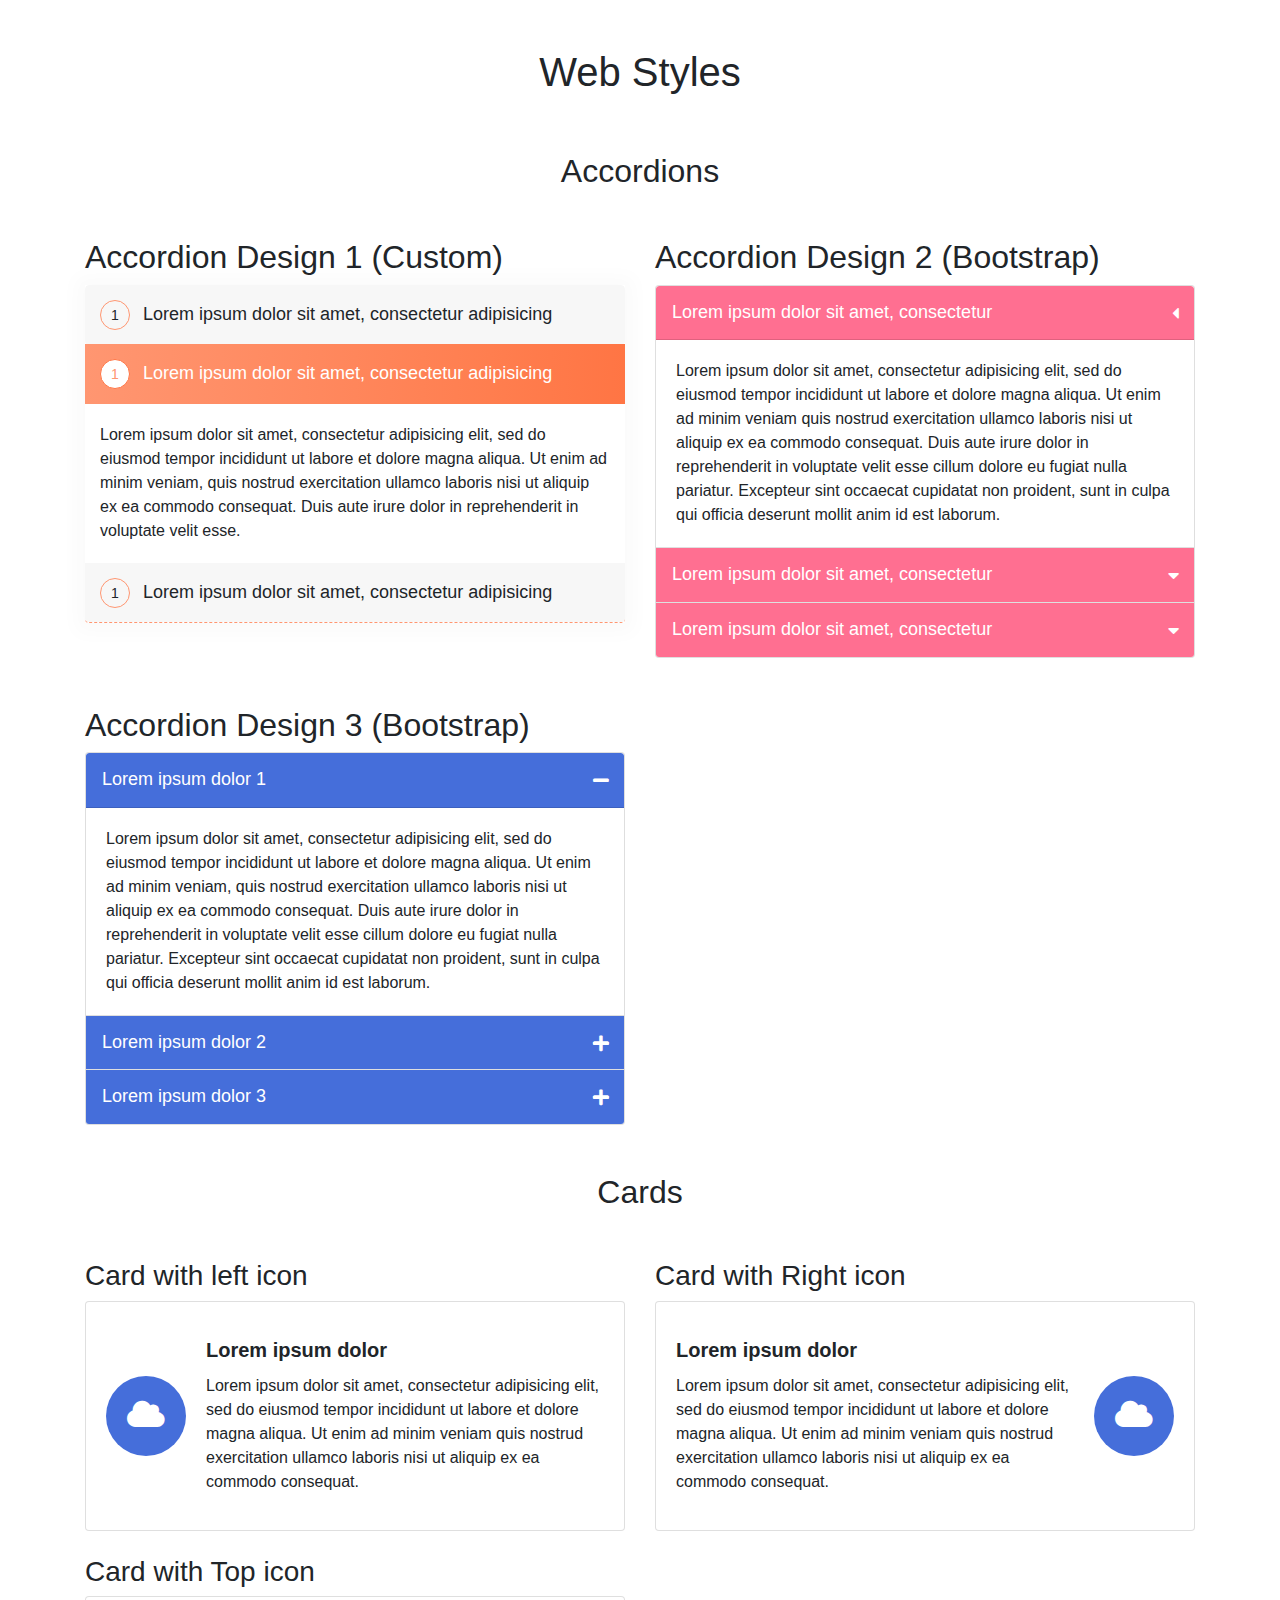
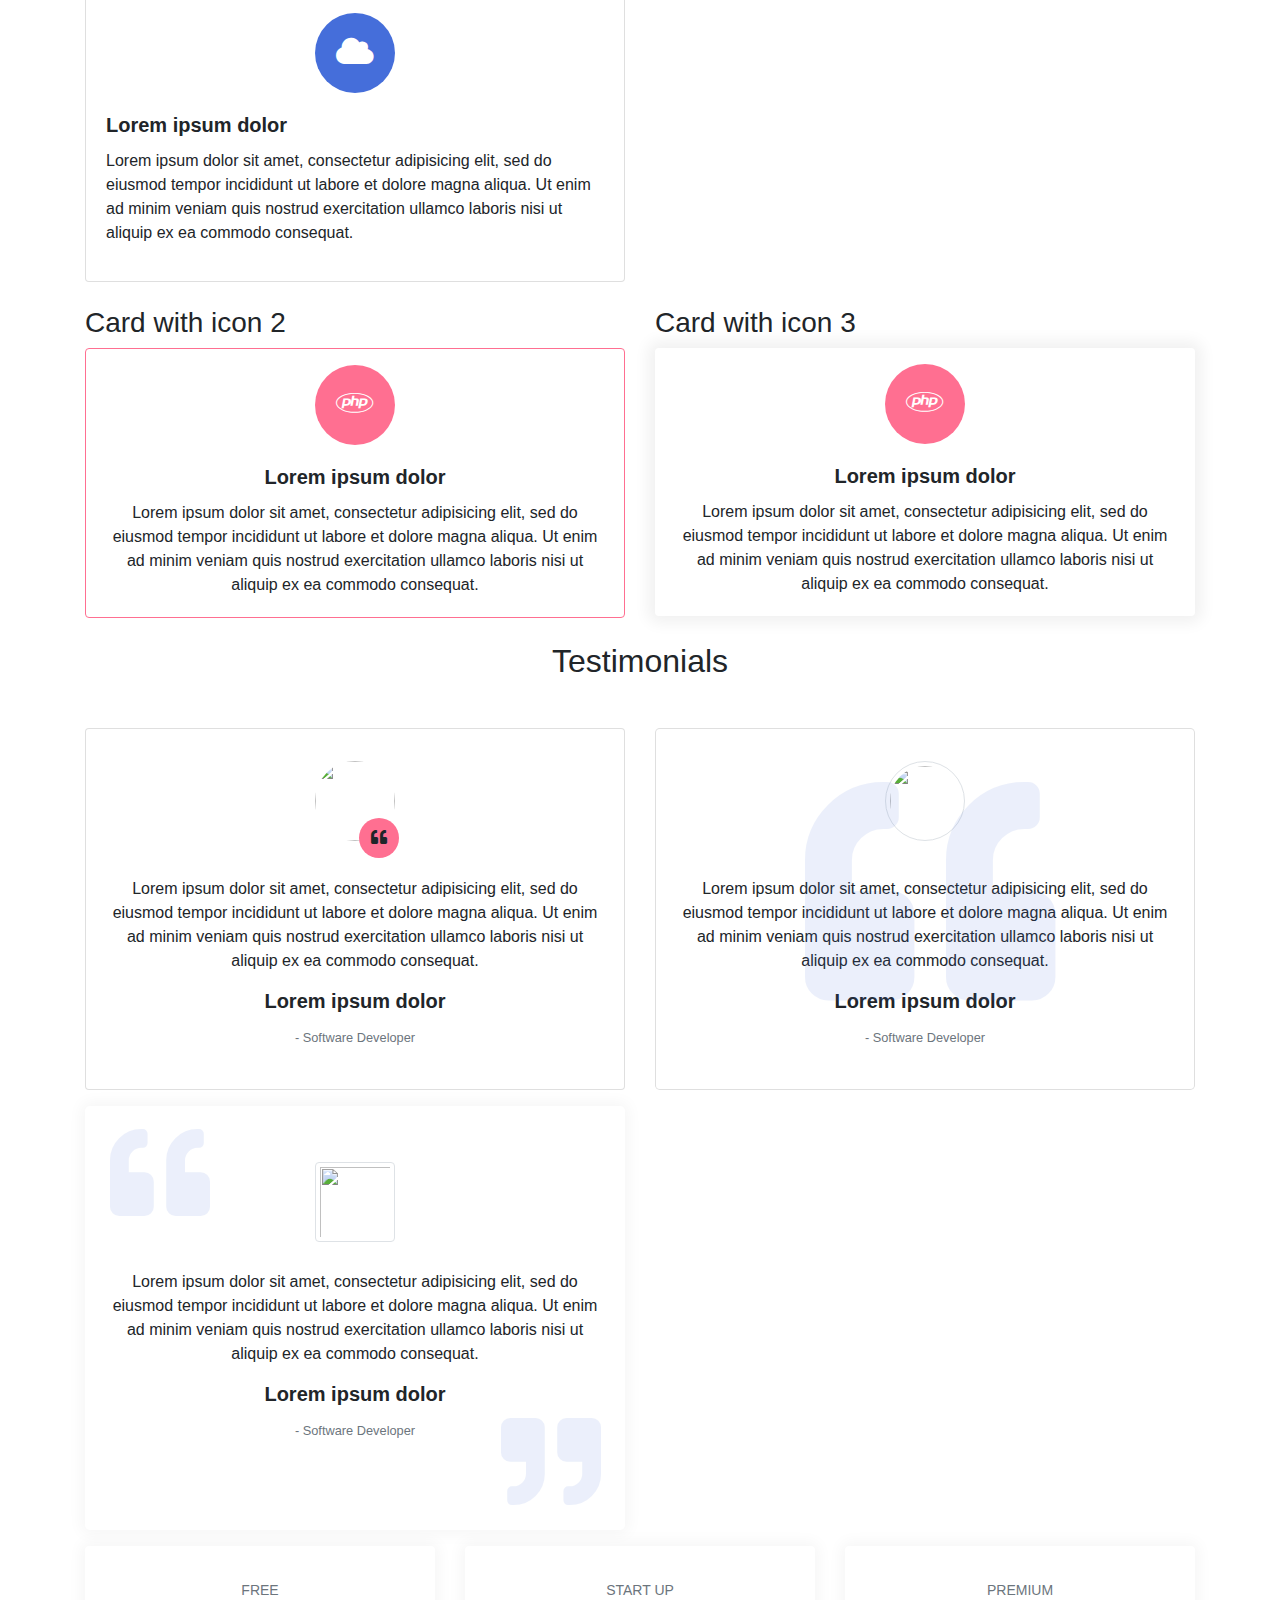
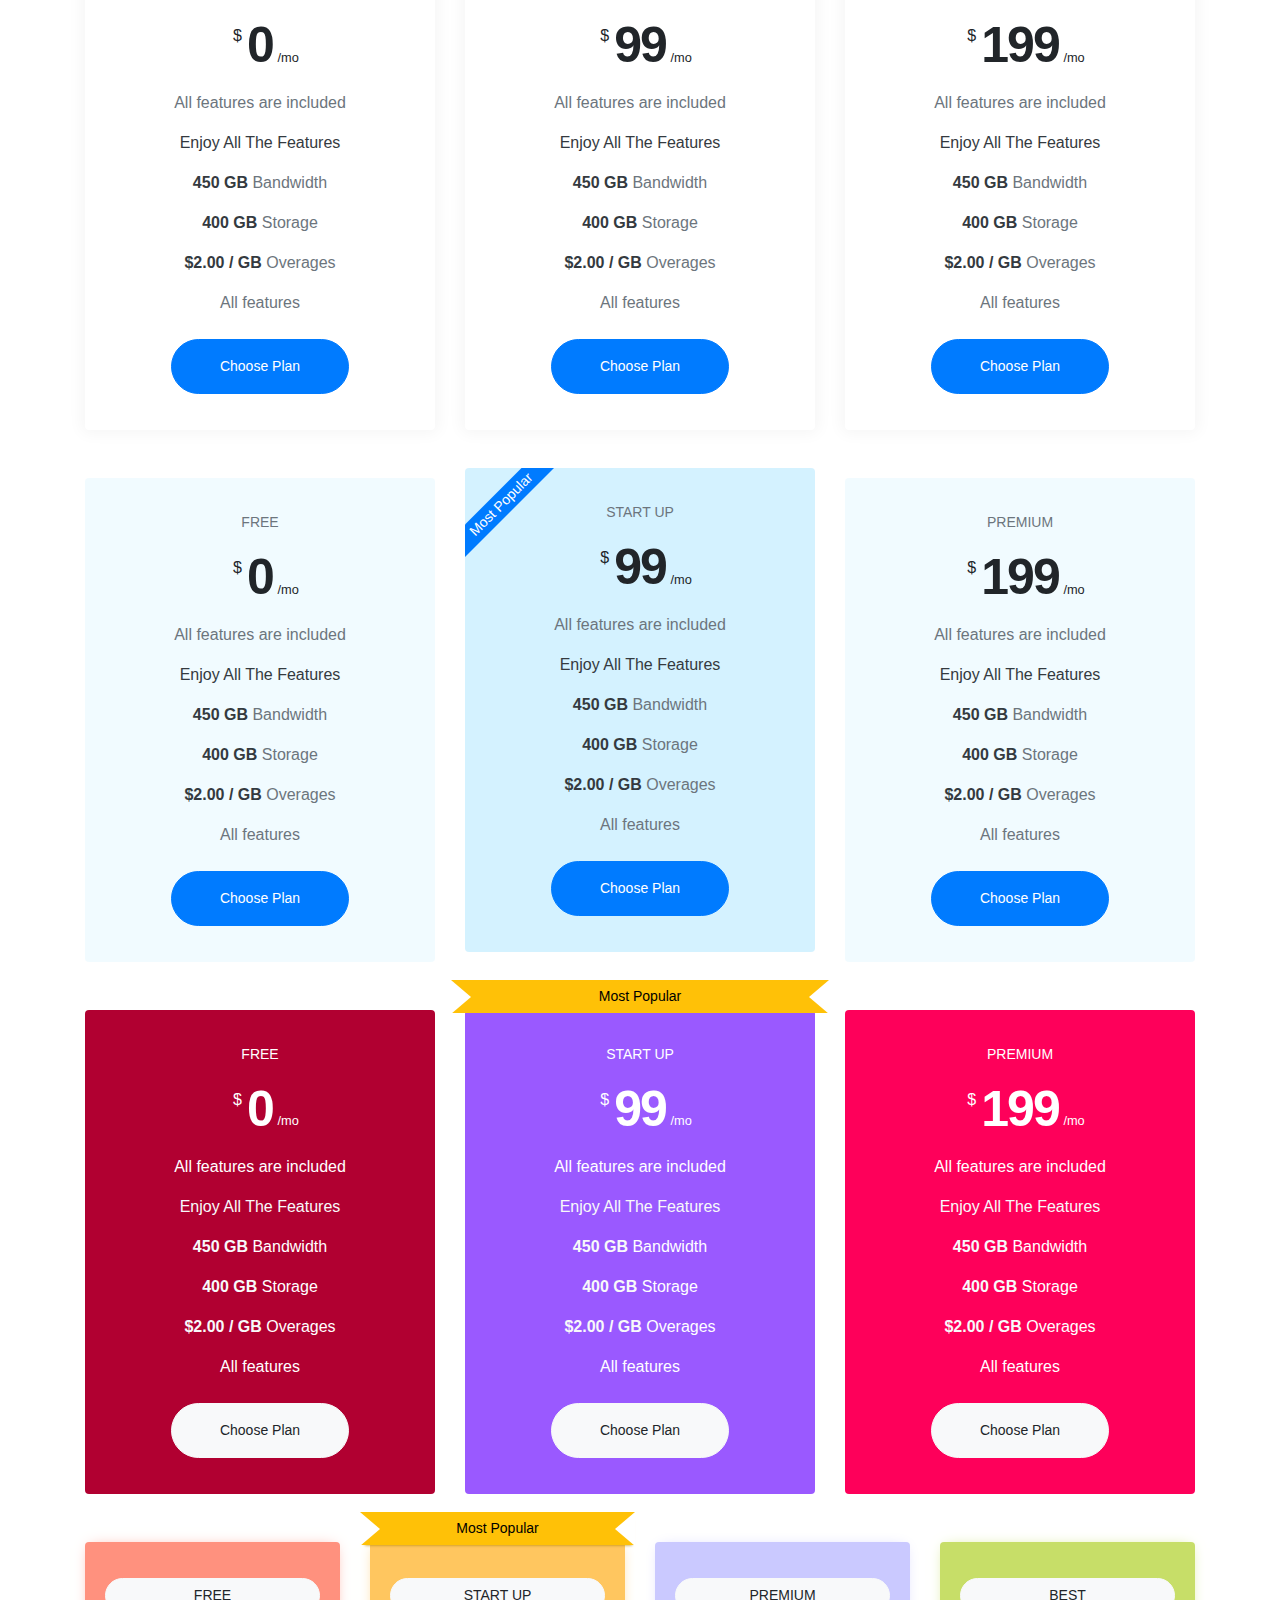
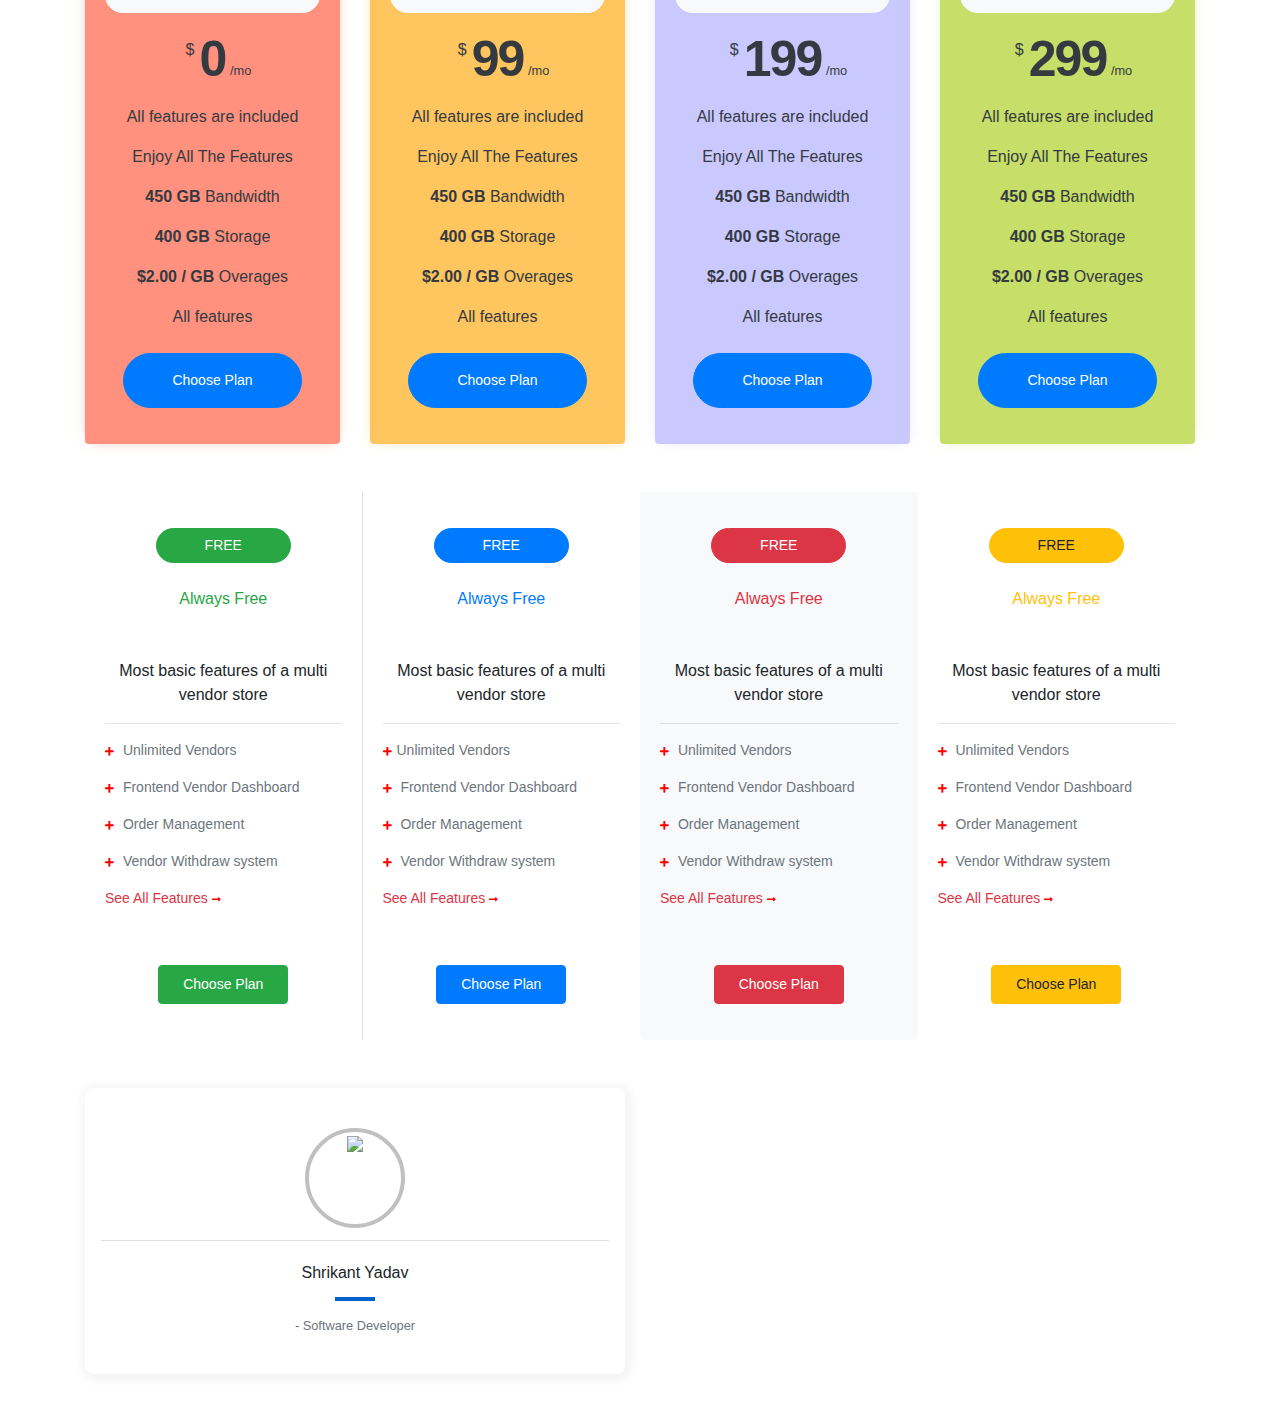
==== index.html @ 546b18fb "images added" ====
<!DOCTYPE html>
<html>
<head>

	<title>Web Style by Shrikant Yadav </title>

	<meta name="viewport" content="width=device-width, initial-scale=1, shrink-to-fit=no">

	<link rel="shortcut icon" href="images/user_logo.png" />

	<!-- stylesheet -->
	<link rel="stylesheet" href="https://stackpath.bootstrapcdn.com/bootstrap/4.3.1/css/bootstrap.min.css" />
	<link rel="stylesheet" href="https://use.fontawesome.com/releases/v5.6.3/css/all.css" />

    <!-- Web Style CSS -->
    <link rel="stylesheet" href="webstyle.css" type="text/css" />

</head>
<body>
<h1 class="text-center py-5">Web Styles</h1>
<div class="container">
	<div class="row">
		<div class="col-12"><h2 class="text-center mb-5">Accordions</h2></div>
		<div class="col-12 col-md-6">

			<h2>Accordion Design 1 (Custom)</h2>	

			<!-- Accordion Start -->
			<div class="accordion accordion_design1">

				<!-- Card 1 Start -->
				<div class="card">
					<div class="card-header">
						<h3><span class="card-count">1</span> <span class="card-title">Lorem ipsum dolor sit amet, consectetur adipisicing </span></h3>
					</div>
					<div class="card-body">
						<p>Lorem ipsum dolor sit amet, consectetur adipisicing elit, sed do eiusmod tempor incididunt ut labore et dolore magna aliqua. Ut enim ad minim veniam, quis nostrud exercitation ullamco laboris nisi ut aliquip ex ea commodo consequat. Duis aute irure dolor in reprehenderit in voluptate velit esse. </p>
					</div>
				</div>	
				<!-- Card 1 End -->

				<!-- Card 2 Start -->
				<div class="card active">
					<div class="card-header">
						<h3><span class="card-count">1</span> <span class="card-title">Lorem ipsum dolor sit amet, consectetur adipisicing </span></h3>
					</div>
					<div class="card-body">
						<p>Lorem ipsum dolor sit amet, consectetur adipisicing elit, sed do eiusmod tempor incididunt ut labore et dolore magna aliqua. Ut enim ad minim veniam, quis nostrud exercitation ullamco laboris nisi ut aliquip ex ea commodo consequat. Duis aute irure dolor in reprehenderit in voluptate velit esse. </p>
					</div>
				</div>	
				<!-- Card 2 End -->

				<!-- Card 3 Start -->
				<div class="card">
					<div class="card-header">
						<h3><span class="card-count">1</span> <span class="card-title">Lorem ipsum dolor sit amet, consectetur adipisicing </span></h3>
					</div>
					<div class="card-body">
						<p>Lorem ipsum dolor sit amet, consectetur adipisicing elit, sed do eiusmod tempor incididunt ut labore et dolore magna aliqua. Ut enim ad minim veniam, quis nostrud exercitation ullamco laboris nisi ut aliquip ex ea commodo consequat. Duis aute irure dolor in reprehenderit in voluptate velit esse. </p>
					</div>
				</div>
				<!-- Card 3 End -->

			</div>
			<!-- Accordion End -->

		</div>

		<div class="col-12 col-md-6">
			<h2>Accordion Design 2 (Bootstrap)</h2>

			<!-- Accordion Start -->
			<div class="accordion md-accordion accordion_design2 mb-5" id="accordion2" role="tablist" aria-multiselectable="true">
				<div class="card">
					<div class="card-header p-0" role="tab" id="heading1">
						<h4 class="m-0 position-relative">
							<a class="p-3 d-block" href="#collapse_design21" data-toggle="collapse" data-parent="#accordion2" aria-expanded="true" aria-controls="collapse_design21">Lorem ipsum dolor sit amet, consectetur <i class="fas fa-caret-down position-absolute d-none"></i> <i class="fas fa-caret-left position-absolute d-none"></i></a>
						</h4>
					</div>
					<div class="collapse show" id="collapse_design21" role="tabpanel" aria-labelledby="heading1" data-parent="#accordion2">
					  	<div class="card-body">
						  	<p class="m-0">Lorem ipsum dolor sit amet, consectetur adipisicing elit, sed do eiusmod tempor incididunt ut labore et dolore magna aliqua. Ut enim ad minim veniam quis nostrud exercitation ullamco laboris nisi ut aliquip ex ea commodo consequat. Duis aute irure dolor in reprehenderit in voluptate velit esse cillum dolore eu fugiat nulla pariatur. Excepteur sint occaecat cupidatat non proident, sunt in culpa qui officia deserunt mollit anim id est laborum.</p>
					  	</div>	
					</div>
				</div>	
			
				<div class="card">
					<div class="card-header p-0" role="tab" id="heading2">
					 	<h4 class="m-0 md-accordion-0 position-relative">
							<a class="p-3 collapsed d-block" href="#collapse_design22" data-toggle="collapse" data-parent="#accordion2" aria-expanded="false" aria-controls="collapse_design22">Lorem ipsum dolor sit amet, consectetur <i class="fas fa-caret-down position-absolute d-none"></i> <i class="fas fa-caret-left position-absolute d-none"></i></a>
						</h4>
					</div>
					<div class="collapse " id="collapse_design22" role="tabpanel" aria-labelledby="heading2" data-parent="#accordion2">
					  	<div class="card-body">
							<p class="m-0">Lorem ipsum dolor sit amet, consectetur adipisicing elit, sed do eiusmod tempor incididunt ut labore et dolore magna aliqua. Ut enim ad minim veniam quis nostrud exercitation ullamco laboris nisi ut aliquip ex ea commodo consequat. Duis aute irure dolor in reprehenderit in voluptate velit esse cillum dolore eu fugiat nulla pariatur. Excepteur sint occaecat cupidatat non proident, sunt in culpa qui officia deserunt mollit anim id est laborum.</p>
						</div>	
					</div>
				</div>
			
				<div class="card">
					<div class="card-header p-0" role="tab" id="heading3">
						<h4 class="m-0 position-relative">
							<a class="p-3 collapsed d-block" href="#collapse_design23" data-toggle="collapse" data-parent="#accordion2" aria-expanded="false" aria-controls="collapse_design23">Lorem ipsum dolor sit amet, consectetur <i class="fas fa-caret-down position-absolute d-none"></i> <i class="fas fa-caret-left position-absolute d-none"></i></a>
						</h4>	
					</div>
					<div class="collapse " id="collapse_design23" role="tabpanel" aria-labelledby="heading3" data-parent="#accordion2">
					  	<div class="card-body">
							<p class="m-0">Lorem ipsum dolor sit amet, consectetur adipisicing elit, sed do eiusmod tempor incididunt ut labore et dolore magna aliqua. Ut enim ad minim veniam quis nostrud exercitation ullamco laboris nisi ut aliquip ex ea commodo consequat. Duis aute irure dolor in reprehenderit in voluptate velit esse cillum dolore eu fugiat nulla pariatur. Excepteur sint occaecat cupidatat non proident, sunt in culpa qui officia deserunt mollit anim id est laborum.</p>
						</div>	
					</div>
				</div>	
			
			</div>
			<!-- Accordion End -->
						
		</div>

		<div class="col-12 col-md-6">
			<h2>Accordion Design 3 (Bootstrap)</h2>
			<!-- Accordion Start  -->
			<div class="accordion accordion_design3 mb-5" id="accordion3" role="tablist" aria-multiselectable="true">

					<!-- Card 1 Start -->
					<div class="card">
						<div class="card-header p-0" role="tab" id="heading1">
							<h4 class="m-0 position-relative"><a class="d-block w-100 p-3" href="#collapse_design31" data-toggle="collapse" data-parent="#accordion3" aria-expanded="true"
						aria-controls="collapse_design31">Lorem ipsum dolor 1<i class="fas fa-plus position-absolute d-none"></i><i class="fas fa-minus fas position-absolute  d-none"></i></a></h4>	  	  	
						</div>
						<div class="collapse show" id="collapse_design31" role="tabpanel" aria-labelledby="heading1" data-parent="#accordion3">
						<div class="card-body">
							<p class="mb-0">Lorem ipsum dolor sit amet, consectetur adipisicing elit, sed do eiusmod tempor incididunt ut labore et dolore magna aliqua. Ut enim ad minim veniam, quis nostrud exercitation ullamco laboris nisi ut aliquip ex ea commodo consequat. Duis aute irure dolor in reprehenderit in voluptate velit esse cillum dolore eu fugiat nulla pariatur. Excepteur sint occaecat cupidatat non proident, sunt in culpa qui officia deserunt mollit anim id est laborum.</p>
						</div>		
						</div>
					</div>	
					<!-- Card 1 End -->
				
					<!-- Card 2 Start -->
						<div class="card">
						<div class="card-header p-0" role="tab" id="heading2">
							<h4 class="m-0 position-relative"><a class="d-block w-100 p-3 collapsed" href="#collapse_design32" data-toggle="collapse" data-parent="#accordion3" aria-expanded="false"
						aria-controls="collapse_design32">Lorem ipsum dolor 2<i class="fas fa-plus position-absolute d-none"></i><i class="fas fa-minus fas position-absolute d-none"></i></a></h4>	  	  	
						</div>
						<div class="collapse" id="collapse_design32" role="tabpanel" aria-labelledby="heading2" data-parent="#accordion3">
						<div class="card-body">
							<p class="mb-0">Lorem ipsum dolor sit amet, consectetur adipisicing elit, sed do eiusmod tempor incididunt ut labore et dolore magna aliqua. Ut enim ad minim veniam, quis nostrud exercitation ullamco laboris nisi ut aliquip ex ea commodo consequat. Duis aute irure dolor in reprehenderit in voluptate velit esse cillum dolore eu fugiat nulla pariatur. Excepteur sint occaecat cupidatat non proident, sunt in culpa qui officia deserunt mollit anim id est laborum.</p>
						</div>		
						</div>
					</div>	
					<!-- Card 2 End -->
				
					<!-- Card 3 Start -->
						<div class="card">
						<div class="card-header p-0" role="tab" id="heading3">
							<h4 class="m-0 position-relative"><a class="d-block w-100 p-3 collapsed" href="#collapse_design33" data-toggle="collapse" data-parent="#accordion3" aria-expanded="false"
						aria-controls="collapse_design33">Lorem ipsum dolor 3<i class="fas fa-plus position-absolute d-none"></i><i class="fas fa-minus fas position-absolute d-none"></i></a></h4>	  	  	
						</div>
						<div class="collapse" id="collapse_design33" role="tabpanel" aria-labelledby="heading3" data-parent="#accordion3">
						<div class="card-body">
							<p class="mb-0">Lorem ipsum dolor sit amet, consectetur adipisicing elit, sed do eiusmod tempor incididunt ut labore et dolore magna aliqua. Ut enim ad minim veniam, quis nostrud exercitation ullamco laboris nisi ut aliquip ex ea commodo consequat. Duis aute irure dolor in reprehenderit in voluptate velit esse cillum dolore eu fugiat nulla pariatur. Excepteur sint occaecat cupidatat non proident, sunt in culpa qui officia deserunt mollit anim id est laborum.</p>
						</div>	
						</div>
					</div>	
					<!-- Card 3 End -->
				
				</div>
				<!-- Accordion End -->
	  
		</div>

	</div>
	<!-- Row End -->

	<!-- Row Start -->
	<div class="row">
		<div class="col-12"><h2 class="text-center mb-5">Cards</h2></div>
		
		<div class="col-12 col-md-6">
			<h3>Card with left icon</h3>

			<!-- Card With Left Icon -->
			<div class="card mb-4 card_with_icon1 position-relative py-3 rounded rounded-2">
				<div class="card-icon position-absolute rounded-circle text-white text-center py-3">
				<i class="fas fa-cloud"></i>
				</div>
				<div class="card-body">
					<h5 class="card-title font-weight-bold">Lorem ipsum dolor</h5>
					<p class="card-text mb-0">Lorem ipsum dolor sit amet, consectetur adipisicing elit, sed do eiusmod tempor incididunt ut labore et dolore magna aliqua. Ut enim ad minim veniam quis nostrud exercitation ullamco laboris nisi ut aliquip ex ea commodo consequat.</p>
				</div>
			</div>

		</div>

		<div class="col-12 col-md-6">
			<h3>Card with Right icon</h3>

			<!-- Card With Right Icon -->
			<div class="card mb-4 card_with_icon1 right_icon position-relative py-3 rounded rounded-2">
				<div class="card-icon position-absolute rounded-circle text-white text-center py-3">
				<i class="fas fa-cloud"></i>
				</div>
				<div class="card-body">
					<h5 class="card-title font-weight-bold">Lorem ipsum dolor</h5>
					<p class="card-text mb-0">Lorem ipsum dolor sit amet, consectetur adipisicing elit, sed do eiusmod tempor incididunt ut labore et dolore magna aliqua. Ut enim ad minim veniam quis nostrud exercitation ullamco laboris nisi ut aliquip ex ea commodo consequat.</p>
				</div>
			</div>

		</div>

		<div class="col-12 col-md-6">
			<h3>Card with Top icon</h3>

			<!-- Card With Top Icon -->
			<div class="card mb-4 card_with_icon1 top_icon position-relative py-3 rounded rounded-2">
				<div class="card-icon rounded-circle text-white text-center py-3 mx-auto m-0">
				<i class="fas fa-cloud"></i>
				</div>
				<div class="card-body">
					<h5 class="card-title font-weight-bold">Lorem ipsum dolor</h5>
					<p class="card-text mb-0">Lorem ipsum dolor sit amet, consectetur adipisicing elit, sed do eiusmod tempor incididunt ut labore et dolore magna aliqua. Ut enim ad minim veniam quis nostrud exercitation ullamco laboris nisi ut aliquip ex ea commodo consequat.</p>
				</div>
			</div>

		</div>
		<div class="w-100"></div>
		<div class="col-12 col-md-6">
			<h3>Card with icon 2</h3>

			<!-- Card Start -->
			<div class="card mb-4 card_with_icon2 pt-3">
				<div class="card-icon rounded-circle mx-auto text-center text-white py-3">
					<i class="fab fa-php"></i>
				</div>
				<div class="card-body text-center">
					<h5 class="card-title font-weight-bold">Lorem ipsum dolor</h5>
					<p class="card-text mb-0">Lorem ipsum dolor sit amet, consectetur adipisicing elit, sed do eiusmod tempor incididunt ut labore et dolore magna aliqua. Ut enim ad minim veniam quis nostrud exercitation ullamco laboris nisi ut aliquip ex ea commodo consequat.</p>
				</div>
			</div>
			<!-- Card End -->
	
		</div>
	
		<div class="col-12 col-md-6">
			<h3>Card with icon 3</h3>

			<!-- Card Start -->
			<div class="card mb-4 card_with_icon3 pt-3 border-0">
				<div class="card-icon rounded-circle mx-auto text-center text-white py-3">
					<i class="fab fa-php"></i>
				</div>
				<div class="card-body text-center">
					<h5 class="card-title font-weight-bold">Lorem ipsum dolor</h5>
					<p class="card-text mb-0">Lorem ipsum dolor sit amet, consectetur adipisicing elit, sed do eiusmod tempor incididunt ut labore et dolore magna aliqua. Ut enim ad minim veniam quis nostrud exercitation ullamco laboris nisi ut aliquip ex ea commodo consequat.</p>
				</div>
			</div>
			<!-- Card End -->

		</div>

	</div>
	<!-- Row End -->

	<!-- Row Start -->
	<div class="row">
		<div class="col-12"><h2 class="text-center mb-5">Testimonials</h2></div>

		<div class="col-12 col-md-6">
			<!-- Card Start -->
			<div class="card mb-3 pt-3 testimonials_card1 position-releative">
				<div class="mx-auto text-center py-3">
					<img  class="card_image rounded-circle" src="person_1.jpg">
					<div class="card-icon rounded-circle text-center text-red py-2 position-absolute">
						<i class="fas fa-quote-left"></i>
					</div>
				</div>
				<div class="card-body text-center">
					<p class="card-text mb-3">Lorem ipsum dolor sit amet, consectetur adipisicing elit, sed do eiusmod tempor incididunt ut labore et dolore magna aliqua. Ut enim ad minim veniam quis nostrud exercitation ullamco laboris nisi ut aliquip ex ea commodo consequat.</p>
					<h5 class="card-title font-weight-bold">Lorem ipsum dolor </h5>
					<p><small class="text-secondary"> - Software Developer</small></p>
				</div>
			</div>
			<!-- Card End -->
		</div>

		<div class="col-12 col-md-6">
			<!-- Card Start -->
			<div class="card mb-3 pt-3 testimonials_card2 position-releative rounded-lg">
				<div class="mx-auto text-center py-3">
					<img  class="card_image rounded-circle img-thumbnail" src="person_1.jpg">
					<div class="card-icon position-absolute">
						<i class="fas fa-quote-left"></i>
					</div>
				</div>
				<div class="card-body text-center">
					<p class="card-text mb-3">Lorem ipsum dolor sit amet, consectetur adipisicing elit, sed do eiusmod tempor incididunt ut labore et dolore magna aliqua. Ut enim ad minim veniam quis nostrud exercitation ullamco laboris nisi ut aliquip ex ea commodo consequat.</p>
					<h5 class="card-title font-weight-bold">Lorem ipsum dolor </h5>
					<p><small class="text-secondary"> - Software Developer</small></p>
				</div>
			</div>
			<!-- Card End -->
		</div>

		<div class="col-12 col-md-6">
			<!-- Card Start -->
			<div class="card mb-3 py-5 testimonials_card3 position-releative border-0 rounded-lg" >
				<div class="mx-auto text-center py-2">
					<img  class="card_image img-thumbnail" src="person_1.jpg">
					<div class="card-icon position-absolute">
						<i class="fas fa-quote-left"></i>
					</div>
					<div class="card-icon card-icon2 position-absolute">
						<i class="fas fa-quote-right"></i>
					</div>
				</div>
				<div class="card-body text-center">
					<p class="card-text mb-3">Lorem ipsum dolor sit amet, consectetur adipisicing elit, sed do eiusmod tempor incididunt ut labore et dolore magna aliqua. Ut enim ad minim veniam quis nostrud exercitation ullamco laboris nisi ut aliquip ex ea commodo consequat.</p>
					<h5 class="card-title font-weight-bold">Lorem ipsum dolor </h5>
					<p><small class="text-secondary"> - Software Developer</small></p>
				</div>
			</div>
			<!-- Card End -->
		</div>
	</div>
	<!-- Row End -->

	<!-- Row Start -->
	<div class="row">
		<div class="col">
			<!-- Card Start -->
			<div class="card border-0 py-3  text-center pricing_card1 mb-5 mb-lg-0">
				<div class="card-body">
				<h5 class="card-title text-muted text-uppercase  mb-3">Free</h5>
				<h6 class="card-price  position-relative mb-3"><small class="symbol position-absolute">$</small><span class="price font-weigth-bold">0</span><small class="period position-absolute">/mo</small></h6>
				<ul class="list-group list-unstyled text-muted  mb-2">
					<li class="pb-3">All features are included</li>
					<li class="text-dark pb-3">Enjoy All The Features</li>
					<li class="pb-3"><strong class="text-dark">450 GB</strong> Bandwidth</li>
					<li class="pb-3"><strong class="text-dark">400 GB</strong> Storage</li>
					<li class="pb-3"><strong class="text-dark">$2.00 / GB</strong> Overages</li>
					<li class="pb-3">All features</li>
				</ul>
				<div class=""><a href="#" class="btn px-5 btn-primary btn-lg rounded-pill py-3">Choose Plan</a></div>
				</div>
			</div>
			<!-- Card End -->
	
		</div>
	
		<div class="col">
	
			<!-- Card Start -->
			<div class="card border-0 py-3 text-center pricing_card1 mb-5 mb-lg-0">
				<div class="card-body">
				<h5 class="card-title text-muted text-uppercase  mb-3">Start Up</h5>
				<h6 class="card-price  position-relative mb-3"><small class="symbol position-absolute">$</small><span class="price font-weigth-bold">99</span><small class="period position-absolute">/mo</small></h6>
				<ul class="list-group list-unstyled text-muted  mb-2">
					<li class="pb-3">All features are included</li>
					<li class="text-dark pb-3">Enjoy All The Features</li>
					<li class="pb-3"><strong class="text-dark">450 GB</strong> Bandwidth</li>
					<li class="pb-3"><strong class="text-dark">400 GB</strong> Storage</li>
					<li class="pb-3"><strong class="text-dark">$2.00 / GB</strong> Overages</li>
					<li class="pb-3">All features</li>
				</ul>
				<div class=""><a href="#" class="btn px-5 btn-primary btn-lg rounded-pill py-3">Choose Plan</a></div>
				</div>
			</div>
			<!-- Card End -->
	
		</div>
	
		<div class="col">
	
			<!-- Card Start -->
			<div class="card border-0 py-3 text-center pricing_card1 mb-5 mb-lg-0">
				<div class="card-body">
				<h5 class="card-title text-muted text-uppercase  mb-3">Premium</h5>
				<h6 class="card-price  position-relative mb-3"><small class="symbol position-absolute">$</small><span class="price font-weigth-bold">199</span><small class="period position-absolute">/mo</small></h6>
				<ul class="list-group list-unstyled text-muted  mb-2">
					<li class="pb-3">All features are included</li>
					<li class="text-dark pb-3">Enjoy All The Features</li>
					<li class="pb-3"><strong class="text-dark">450 GB</strong> Bandwidth</li>
					<li class="pb-3"><strong class="text-dark">400 GB</strong> Storage</li>
					<li class="pb-3"><strong class="text-dark">$2.00 / GB</strong> Overages</li>
					<li class="pb-3">All features</li>
				</ul>
				<div class=""><a href="#" class="btn px-5 btn-primary btn-lg rounded-pill py-3">Choose Plan</a></div>
				</div>
			</div>
			<!-- Card End -->
	
		</div>
	</div>
	<!-- Row End -->
	<div class="mb-5"></div>
	<!-- price_tables_wr Start -->
	<div class="price_tables_wr">
		<div class="row">
			<div class="col">
		
					<!-- Card Start -->
					<div class="card py-3 text-center pricing_card2 mb-5 mb-lg-0">
					  <div class="card-body">
						<h5 class="card-title text-muted text-uppercase  mb-3">Free</h5>
						<h6 class="card-price  position-relative mb-3"><small class="symbol position-absolute">$</small><span class="price font-weigth-bold">0</span><small class="period position-absolute">/mo</small></h6>
						<ul class="list-group list-unstyled text-muted  mb-2">
						  <li class="pb-3">All features are included</li>
						  <li class="text-dark pb-3">Enjoy All The Features</li>
						  <li class="pb-3"><strong class="text-dark">450 GB</strong> Bandwidth</li>
						  <li class="pb-3"><strong class="text-dark">400 GB</strong> Storage</li>
						  <li class="pb-3"><strong class="text-dark">$2.00 / GB</strong> Overages</li>
						  <li class="pb-3">All features</li>
						</ul>
						<div class=""><a href="#" class="btn px-5 btn-primary btn-lg rounded-pill py-3">Choose Plan</a></div>
					  </div>
					</div>
					<!-- Card End -->
		
			</div>
	
			<div class="col">
		
					<!-- Card Start -->
					<div class="card py-3 text-center pricing_card2 mb-5 mb-lg-0">
						<span class="popular">Most Popular</span>
					  <div class="card-body">
						<h5 class="card-title text-muted text-uppercase  mb-3">Start Up</h5>
						<h6 class="card-price  position-relative mb-3"><small class="symbol position-absolute">$</small><span class="price font-weigth-bold">99</span><small class="period position-absolute">/mo</small></h6>
						<ul class="list-group list-unstyled text-muted  mb-2">
						  <li class="pb-3">All features are included</li>
						  <li class="text-dark pb-3">Enjoy All The Features</li>
						  <li class="pb-3"><strong class="text-dark">450 GB</strong> Bandwidth</li>
						  <li class="pb-3"><strong class="text-dark">400 GB</strong> Storage</li>
						  <li class="pb-3"><strong class="text-dark">$2.00 / GB</strong> Overages</li>
						  <li class="pb-3">All features</li>
						</ul>
						<div class=""><a href="#" class="btn px-5 btn-primary btn-lg rounded-pill py-3">Choose Plan</a></div>
					  </div>
					</div>
					<!-- Card End -->
		
			</div>
	
			<div class="col">
		
					<!-- Card Start -->
					<div class="card py-3 text-center pricing_card2 mb-5 mb-lg-0">
					  <div class="card-body">
						<h5 class="card-title text-muted text-uppercase  mb-3">Premium</h5>
						<h6 class="card-price  position-relative mb-3"><small class="symbol position-absolute">$</small><span class="price font-weigth-bold">199</span><small class="period position-absolute">/mo</small></h6>
						<ul class="list-group list-unstyled text-muted  mb-2">
						  <li class="pb-3">All features are included</li>
						  <li class="text-dark pb-3">Enjoy All The Features</li>
						  <li class="pb-3"><strong class="text-dark">450 GB</strong> Bandwidth</li>
						  <li class="pb-3"><strong class="text-dark">400 GB</strong> Storage</li>
						  <li class="pb-3"><strong class="text-dark">$2.00 / GB</strong> Overages</li>
						  <li class="pb-3">All features</li>
						</ul>
						<div class=""><a href="#" class="btn px-5 btn-primary btn-lg rounded-pill py-3">Choose Plan</a></div>
					  </div>
					</div>
					<!-- Card End -->
		
			</div>
		</div>
	</div>
	<!-- price_tables_wr End -->
		
	<div class="mb-5"></div>
	<!-- price_tables_wr Start -->
	<div class="price_tables_wr">
		<div class="row">
			<div class="col">
	
				<!-- Card Start -->
				<div class="card py-3 text-center pricing_card3 mb-5 mb-lg-0 text-white">
				  <div class="card-body">
					<h5 class="card-title  text-uppercase  mb-3">Free</h5>
					<h6 class="card-price  position-relative mb-3"><small class="symbol position-absolute">$</small><span class="price font-weigth-bold">0</span><small class="period position-absolute">/mo</small></h6>
					<ul class="list-group list-unstyled   mb-2">
					  <li class="pb-3">All features are included</li>
					  <li class="text-light pb-3">Enjoy All The Features</li>
					  <li class="pb-3"><strong class="text-light">450 GB</strong> Bandwidth</li>
					  <li class="pb-3"><strong class="text-light">400 GB</strong> Storage</li>
					  <li class="pb-3"><strong class="text-light">$2.00 / GB</strong> Overages</li>
					  <li class="pb-3">All features</li>
					</ul>
					<div class=""><a href="#" class="btn px-5 btn-light btn-lg rounded-pill py-3">Choose Plan</a></div>
				  </div>
				</div>
				<!-- Card End -->
	
			</div>
	
			<div class="col">
	
				<!-- Card Start -->
				<div class="card py-3 text-center pricing_card3 mb-5 mb-lg-0  text-white">
					<span class="popular">Most Popular</span>
				  <div class="card-body">
					<h5 class="card-title  text-uppercase  mb-3">Start Up</h5>
					<h6 class="card-price  position-relative mb-3"><small class="symbol position-absolute">$</small><span class="price font-weigth-bold">99</span><small class="period position-absolute">/mo</small></h6>
					<ul class="list-group list-unstyled   mb-2">
					  <li class="pb-3">All features are included</li>
					  <li class="text-light pb-3">Enjoy All The Features</li>
					  <li class="pb-3"><strong class="text-light">450 GB</strong> Bandwidth</li>
					  <li class="pb-3"><strong class="text-light">400 GB</strong> Storage</li>
					  <li class="pb-3"><strong class="text-light">$2.00 / GB</strong> Overages</li>
					  <li class="pb-3">All features</li>
					</ul>
					<div class=""><a href="#" class="btn px-5 btn-light btn-lg rounded-pill py-3">Choose Plan</a></div>
				  </div>
				</div>
				<!-- Card End -->
	
			</div>
	
			<div class="col">
	
				<!-- Card Start -->
				<div class="card py-3 text-center pricing_card3 mb-5 mb-lg-0  text-white">
				  <div class="card-body">
					<h5 class="card-title  text-uppercase  mb-3">Premium</h5>
					<h6 class="card-price  position-relative mb-3"><small class="symbol position-absolute">$</small><span class="price font-weigth-bold">199</span><small class="period position-absolute">/mo</small></h6>
					<ul class="list-group list-unstyled   mb-2">
					  <li class="pb-3">All features are included</li>
					  <li class="text-light pb-3">Enjoy All The Features</li>
					  <li class="pb-3"><strong class="text-light">450 GB</strong> Bandwidth</li>
					  <li class="pb-3"><strong class="text-light">400 GB</strong> Storage</li>
					  <li class="pb-3"><strong class="text-light">$2.00 / GB</strong> Overages</li>
					  <li class="pb-3">All features</li>
					</ul>
					<div class=""><a href="#" class="btn px-5 btn-light btn-lg rounded-pill py-3">Choose Plan</a></div>
				  </div>
				</div>
				<!-- Card End -->
	
			</div>
		</div>
	</div>
	<!-- price_tables_wr End -->

	<!-- price_tables_wr Start	 -->
	<div class="mb-5"></div>
	<div class="price_tables_wr">
		<div class="row">
			<div class="col">
	
				<!-- Card Start -->
				<div class="card py-3 text-center pricing_card4 mb-5 mb-lg-0 text-dark">
					<div class="card-body">
					<h5 class="card-title text-uppercase mb-3 btn btn-light rounded-pill w-100">Free</h5>
					<h6 class="card-price  position-relative mb-3"><small class="symbol position-absolute">$</small><span class="price font-weigth-bold">0</span><small class="period position-absolute">/mo</small></h6>
					<ul class="list-group list-unstyled   mb-2">
						<li class="pb-3">All features are included</li>
						<li class="text-dark pb-3">Enjoy All The Features</li>
						<li class="pb-3"><strong class="text-dark">450 GB</strong> Bandwidth</li>
						<li class="pb-3"><strong class="text-dark">400 GB</strong> Storage</li>
						<li class="pb-3"><strong class="text-dark">$2.00 / GB</strong> Overages</li>
						<li class="pb-3">All features</li>
					</ul>
					<div class=""><a href="#" class="btn px-5 btn-primary btn-lg rounded-pill py-3">Choose Plan</a></div>
					</div>
				</div>
				<!-- Card End -->
	
			</div>
	
			<div class="col">
	
				<!-- Card Start -->
				<div class="card py-3 text-center pricing_card4 mb-5 mb-lg-0  text-dark">
					<span class="popular">Most Popular</span>
					<div class="card-body">
					<h5 class="card-title text-uppercase mb-3 btn btn-light rounded-pill w-100">Start Up</h5>
					<h6 class="card-price  position-relative mb-3"><small class="symbol position-absolute">$</small><span class="price font-weigth-bold">99</span><small class="period position-absolute">/mo</small></h6>
					<ul class="list-group list-unstyled   mb-2">
						<li class="pb-3">All features are included</li>
						<li class="text-dark pb-3">Enjoy All The Features</li>
						<li class="pb-3"><strong class="text-dark">450 GB</strong> Bandwidth</li>
						<li class="pb-3"><strong class="text-dark">400 GB</strong> Storage</li>
						<li class="pb-3"><strong class="text-dark">$2.00 / GB</strong> Overages</li>
						<li class="pb-3">All features</li>
					</ul>
					<div class=""><a href="#" class="btn px-5 btn-primary btn-lg rounded-pill py-3">Choose Plan</a></div>
					</div>
				</div>
				<!-- Card End -->
	
			</div>
	
			<div class="col">
	
				<!-- Card Start -->
				<div class="card py-3 text-center pricing_card4 mb-5 mb-lg-0  text-dark">
					<div class="card-body">
					<h5 class="card-title text-uppercase mb-3 btn btn-light rounded-pill w-100">Premium</h5>
					<h6 class="card-price  position-relative mb-3"><small class="symbol position-absolute">$</small><span class="price font-weigth-bold">199</span><small class="period position-absolute">/mo</small></h6>
					<ul class="list-group list-unstyled   mb-2">
						<li class="pb-3">All features are included</li>
						<li class="text-dark pb-3">Enjoy All The Features</li>
						<li class="pb-3"><strong class="text-dark">450 GB</strong> Bandwidth</li>
						<li class="pb-3"><strong class="text-dark">400 GB</strong> Storage</li>
						<li class="pb-3"><strong class="text-dark">$2.00 / GB</strong> Overages</li>
						<li class="pb-3">All features</li>
					</ul>
					<div class=""><a href="#" class="btn px-5 btn-primary btn-lg rounded-pill py-3">Choose Plan</a></div>
					</div>
				</div>
				<!-- Card End -->
	
			</div>
	
			<div class="col">
	
				<!-- Card Start -->
				<div class="card py-3 text-center pricing_card4 mb-5 mb-lg-0  text-dark">
					<div class="card-body">
					<h5 class="card-title text-uppercase mb-3 btn btn-light rounded-pill w-100">Best</h5>
					<h6 class="card-price  position-relative mb-3"><small class="symbol position-absolute">$</small><span class="price font-weigth-bold">299</span><small class="period position-absolute">/mo</small></h6>
					<ul class="list-group list-unstyled   mb-2">
						<li class="pb-3">All features are included</li>
						<li class="text-dark pb-3">Enjoy All The Features</li>
						<li class="pb-3"><strong class="text-dark">450 GB</strong> Bandwidth</li>
						<li class="pb-3"><strong class="text-dark">400 GB</strong> Storage</li>
						<li class="pb-3"><strong class="text-dark">$2.00 / GB</strong> Overages</li>
						<li class="pb-3">All features</li>
					</ul>
					<div class=""><a href="#" class="btn px-5 btn-primary btn-lg rounded-pill py-3">Choose Plan</a></div>
					</div>
				</div>
				<!-- Card End -->
	
			</div>			
		</div>
	</div>
	<!-- price_tables_wr End -->

	<!-- Pricing Table 5 -->
	<div class="mb-5"></div>
	<div class="row no-gutters">
		<div class="col">
			<!-- Card Start -->
			<div class="card border-bottom-0 border-left-0 border-top-0 rounded-0  py-3  text-center pricing_table5 mb-5 mb-lg-0">
					<div class="card-body ">
						
						<a href="#" class="btn px-5 btn-success rounded-pill mb-4">FREE</a>
	
					<div class="text-success mb-5">Always Free</div>
	
					<span>Most basic features of a multi vendor store</span>
					<hr>
						<ul class="list-group list-unstyled text-muted  mb-2 text-left">
						<li class="pb-3"><i class="fas fa-plus"></i></strong> Unlimited Vendors</li>
						<li class="pb-3"><i class="fas fa-plus"></i> Frontend Vendor Dashboard</li>
							<li class="pb-3"><i class="fas fa-plus"></i> Order Management</li>
							<li class="pb-3"><i class="fas fa-plus"></i> Vendor Withdraw system</li>
							<li class="mb-5"><a href="#" class="text-danger mb-5">See All Features <i class="fas fa-long-arrow-alt-right"></i></a></li>
					</ul>
	
					<a href="#" class="btn px-4 py-2 btn-success">Choose Plan</a>
					</div>
			</div>
			<!-- Card End -->
		</div>
	
		<div class="col">
			<!-- Card Start -->
			<div class="card border-0 py-3  text-center pricing_table5 mb-5 mb-lg-0">
					<div class="card-body">
						<a href="#" class="btn px-5 btn-primary rounded-pill mb-4">FREE</a>
				
						<div class="text-primary mb-5">Always Free</div>
	
					<span>Most basic features of a multi vendor store</span>
					<hr>
					<ul class="list-group list-unstyled text-muted  mb-2 text-left">
							<li class="pb-3"><i class="fas fa-plus"></i>Unlimited Vendors</li>
							<li class="pb-3"><i class="fas fa-plus"></i> Frontend Vendor Dashboard</li>
							<li class="pb-3"><i class="fas fa-plus"></i> Order Management</li>
							<li class="pb-3"><i class="fas fa-plus"></i> Vendor Withdraw system</li>
							
							<li class="mb-5"><a href="#" class="text-danger">See All Features <i class="fas fa-long-arrow-alt-right"></i></a></li>
						</ul>
						<a href="#" class="btn px-4 py-2 btn-primary">Choose Plan</a>
					</div>
			</div>
			<!-- Card End -->
		</div>
	
		<div class="col">
			<!-- Card Start -->
			<div class="card border-0 py-3 bg-light text-center pricing_table5 mb-5 mb-lg-0">
					<div class="card-body">
						<a href="#" class="btn px-5 btn-danger rounded-pill mb-4">FREE</a>
				
					<div class="text-danger mb-5">Always Free</div>
	
						<span>Most basic features of a multi vendor store</span>
					<hr />
					<ul class="list-group list-unstyled text-muted  mb-2 text-left">
						<li class="pb-3"><i class="fas fa-plus"></i></strong> Unlimited Vendors</li>
							<li class="pb-3"><i class="fas fa-plus"></i> Frontend Vendor Dashboard</li>
							<li class="pb-3"><i class="fas fa-plus"></i> Order Management</li>
							<li class="pb-3"><i class="fas fa-plus"></i> Vendor Withdraw system</li>
	
							<li class="mb-5"><a href="#" class="text-danger">See All Features <i class="fas fa-long-arrow-alt-right"></i></a></li>
					</ul>
					<a href="#" class="btn px-4 py-2 btn-danger">Choose Plan</a>
					</div>
			</div>
			<!-- Card End -->
		</div>
	
		<div class="col">
			<!-- Card Start -->
			<div class="card border-0 py-3  text-center pricing_table5 mb-5 mb-lg-0">
					<div class="card-body">
						<a href="#" class="btn px-5 btn-warning rounded-pill mb-4">FREE</a>
				
					<div class="text-warning mb-5">Always Free</div>
	
					<span>Most basic features of a multi vendor store</span>
					<hr>
					<ul class="list-group list-unstyled text-muted  mb-2 text-left">
							<li class="pb-3"><i class="fas fa-plus"></i></strong> Unlimited Vendors</li>
							<li class="pb-3"><i class="fas fa-plus"></i> Frontend Vendor Dashboard</li>
							<li class="pb-3"><i class="fas fa-plus"></i> Order Management</li>
							<li class="pb-3"><i class="fas fa-plus"></i> Vendor Withdraw system</li>
					
							<li class="mb-5"><a href="#" class="text-danger">See All Features <i class="fas fa-long-arrow-alt-right"></i></a></li>
					</ul>
					<a href="#" class="btn px-4 py-2 btn-warning">Choose Plan</a>
					</div>
			</div>
			<!-- Card End -->
		</div>
	</div>	
	<!-- Pricing Table 5 -->

	<div class="mb-5"></div>
	<!-- Row Start -->
	<div class="row">
		<div class="col-12 col-md-6">
			<div class="card card_team1 text-center mb-5">
				<div class="card-header bg-white">
					<div class="img_circle"><img src="a.jpg" class="images"></div>
				</div>
					<div class="card-body">
						<div class="card-title"> Shrikant Yadav </div>
						<div class="separator"></div>	
						<small class="designation text-muted">- Software Developer</small>
					</div>
			</div>
		</div>
	</div>

</div>

	<!-- script -->
	<script src="https://code.jquery.com/jquery-3.3.1.slim.min.js"></script>
	<script src="https://cdnjs.cloudflare.com/ajax/libs/popper.js/1.14.7/umd/popper.min.js"></script>
	<script src="https://stackpath.bootstrapcdn.com/bootstrap/4.3.1/js/bootstrap.min.js" ></script>

</body>
</html>
---- webstyle.css ----
/*      This is ultimate responsive styles      */
/*      Created By: Shrikant Yadav              */  
/*      Contact: shrikant9907@gmail.com         */
/*      Web Developer and Desinger              */ 
/*      Version: 1.0.1                          */    
 
* {
    outline: none !important; 
}

img {
    max-width: 100%;
    height: auto;
} 

p {
    margin-bottom: 20px; 
}

.trans_02{
    -webkit-transition: all 0.2s ease-in;
    -moz-transition: all 0.2s ease-in;
    -ms-transition: all 0.2s ease-in;
    -o-transition: all 0.2s ease-in;
    transition: all 0.2s ease-in;  
}   

/*Background Colors*/
.bg_grey {
    background-color: #F1F1F1;
}

.bg_grey2 {
    background-color: #F2F2F2;
}

.bg_purple {
    background-color: #eb3941;
}

.bg_green {
    background-color: #69b76d; 
}

.bg_blue {
    background-color: #007bff; 
}

.bg_indigo {
    background-color: #6610f2; 
}

.bg_purple {
    background-color: #6f42c1; 
}

.bg_pink {
    background-color: #e83e8c; 
}

.bg_red {
    background-color: #dc3545; 
}

.bg_orange {
    background-color: #fd7e14; 
}

.bg_yellow {
    background-color: #ffc107; 
}

.bg_green {
    background-color: #28a745; 
}

.bg_teal {
    background-color: #20c997; 
}

.bg_cyan {
    background-color: #17a2b8; 
}

.bg_gray {
    background-color: #6c757d; 
}

.bg_gray_dark {
    background-color: #343a40; 
}

.bg_primary {
    background-color: #007bff; 
}

.bg_secondary {
    background-color: #6c757d; 
}

.bg_success {
    background-color: #28a745; 
}

.bg_info {
    background-color: #17a2b8; 
}

.bg_warning {
    background-color: #ffc107; 
}

.bg_danger {
    background-color: #dc3545; 
}

.bg_light{
    background-color: #f8f9fa; 
}

.bg_dark{
    background-color: #343a40; 
}
 
/*Heading Styles*/ 
.heading_style {
    text-align: center;
    width: 100%;
    display: block;
}

.heading_style.type_1 {
    font-weight: bold;
    font-size: 26px;
    line-height: 28px;
    margin-bottom: 16px;
    position: relative;
}

.heading_style.type_1 span {
    padding: 0 16px;
    z-index: 1;
    position: relative;
}

.heading_style.type_1:before {
    display: block;
    content: "";
    border-top: 1px solid rgba(0,0,0,0.5);
    border-bottom: 1px solid rgba(0,0,0,0.5);
    position: absolute;
    z-index: 0;
    width: 100%;
    max-width: 300px;
    left: 50%;
    margin-left: -150px;
    top: 50%;
    margin-top: -2px;
    height: 3px;
} 

/*Padding*/
.p_10 {
    padding:10px;
}

.p_l_10 {
    padding-left:10px !important;
}

.p_r_10 {
    padding-right:10px !important;
}
 
.p_t_10 {
    padding-top:10px !important;
}

.p_b_10 {
    padding-bottom:10px !important;
}
 
.p_x_10 {
    padding-right:10px;
    padding-left:10px;
}

.p_y_10 {
    padding-top:10px;
    padding-bottom:10px;
}

.p_20 {
    padding:20px;
}

.p_l_20 {
    padding-left:20px !important;
}

.p_r_20 {
    padding-right:20px !important;
}
 
.p_t_20 {
    padding-top:20px !important;
}

.p_b_20 {
    padding-bottom:20px !important;
}
 
.p_x_20 {
    padding-right:20px;
    padding-left:20px;
}

.p_y_20 {
    padding-top:20px;
    padding-bottom:20px;
}

.p_30 {
    padding:30px;
}

.p_l_30 {
    padding-left:30px !important;
}

.p_r_30 {
    padding-right:30px !important;
}
 
.p_t_30 {
    padding-top:30px !important;
}

.p_b_30 {
    padding-bottom:30px !important;
}
 
.p_x_30 {
    padding-right:30px;
    padding-left:30px;
}

.p_y_30 {
    padding-top:30px;
    padding-bottom:30px;
}

.p_40 {
    padding:40px;
}

.p_l_40 {
    padding-left:40px !important;
}

.p_r_40 {
    padding-right:40px !important;
}
 
.p_t_40 {
    padding-top:40px !important;
}

.p_b_40 {
    padding-bottom:40px !important;
}

.p_x_40 {
    padding-right:40px;
    padding-left:40px;
}

.p_y_40 {
    padding-top:40px;
    padding-bottom:40px;
}

.p_50 {
    padding:50px;
}

.p_l_50 {
    padding-left:50px !important;
}

.p_r_50 {
    padding-right:50px !important;
}
 
.p_t_50 {
    padding-top:50px !important;
}

.p_b_50 {
    padding-bottom:50px !important;
}

.p_x_50 {
    padding-right:50px;
    padding-left:50px;
}

.p_y_50 {
    padding-top:50px;
    padding-bottom:50px;
}

.p_60 {
    padding:60px;
}

.p_l_60 {
    padding-left:60px !important;
}

.p_r_60 {
    padding-right:60px !important;
}
 
.p_t_60 {
    padding-top:60px !important;
}

.p_b_60 {
    padding-bottom:60px !important;
}

.p_x_60 {
    padding-right:60px;
    padding-left:60px;
}

.p_y_60 {
    padding-top:60px;
    padding-bottom:60px;
}

.p_y_100 {  
    padding:100px 0;
}

.p_t_100 {
    padding-top:100px !important;
}

.p_b_100 {
    padding-bottom:100px !important;
}


 
/*Margins*/
.m_10 {
    margin:10px;
}

.m_l_10 {
    margin-left:10px !important;
}

.m_r_10 {
    margin-right:10px !important;
}
 
.m_t_10 {
    margin-top:10px !important;
}
 
.m_b_10 {     
    margin-bottom:10px !important;
}

.m_x_10 {
    padding-right:10px;
    padding-left:10px;
}

.m_y_10 {
    padding-top:10px;
    padding-bottom:10px;
}
 
.m_20 {
    margin:20px;
}

.m_l_20 {
    margin-left:20px !important;
}

.m_r_20 {
    margin-right:20px !important;
}
 
.m_t_20 {
    margin-top:20px !important;
}

.m_b_20 {
    margin-bottom:20px !important;
}

.m_x_20 {
    padding-right:20px;
    padding-left:20px;
}

.m_y_20 {
    padding-top:20px;
    padding-bottom:20px;
}
 
.m_30 {
    margin:30px;
}

.m_l_30 {
    margin-left:30px !important;
}

.m_r_30 {
    margin-right:30px !important;
}
 
.m_t_30 {
    margin-top:30px !important;
}

.m_b_30 {
    margin-bottom:30px !important;
}
 
.m_x_30 {
    padding-right:30px;
    padding-left:30px;
}

.m_y_30 {
    padding-top:30px;
    padding-bottom:30px;
}

.m_40 {
    margin:40px;
}

.m_l_40 {
    margin-left:40px !important;
}

.m_r_40 {
    margin-right:40px !important;
}
 
.m_t_40 {
    margin-top:40px !important;
}

.m_b_40 {
    margin-bottom:40px !important;
}
 
.m_x_40 {
    padding-right:40px;
    padding-left:40px;
}

.m_y_40 {
    padding-top:40px;
    padding-bottom:40px;
} 

.m_50 {
    margin:50px;
}

.m_l_50 {
    margin-left:50px !important;
}

.m_r_50 {
    margin-right:50px !important;
}
 
.m_t_50 {
    margin-top:50px !important;
}

.m_b_50 {
    margin-bottom:50px !important;
}
 
.m_x_50 {
    padding-right:50px;
    padding-left:50px;
}

.m_y_50 {
    padding-top:50px;
    padding-bottom:50px;
}

.m_60 {
    margin:60px;
}

.m_l_60 {
    margin-left:60px !important;
}

.m_r_60 {
    margin-right:60px !important;
}
 
.m_t_60 {
    margin-top:60px !important;
}

.m_b_60 {
    margin-bottom:60px !important;
}
 
.m_x_60 {
    padding-right:60px;
    padding-left:60px;
}

.m_y_60 {   
    padding-top:60px; 
    padding-bottom:60px;
}      
 
/*Font Size*/
.f_12_14 {
    font-size: 12px;
    line-height: 14px !important;
} 

.f_12_16 {
    font-size: 12px;
    line-height: 16px !important;
} 

.f_12_18 {
    font-size: 12px;
    line-height: 16px !important;
} 

.f_14_16 {
    font-size: 14px;
    line-height: 16px !important;
} 

.f_14_18 {
    font-size: 14px;
    line-height: 18px !important;
} 

.f_14_20 {
    font-size: 14px;
    line-height: 20px !important;
} 

.f_16_18 {
    font-size: 16px;
    line-height: 18px !important;
}

.f_16_20 {
    font-size: 16px;
    line-height: 20px !important;
}
 
.f_16_22 {
    font-size: 16px;
    line-height: 22px !important;
} 

.f_16_24 {
    font-size: 16px;
    line-height: 24px !important;
} 

.f_16_26 {
    font-size: 16px;  
    line-height: 26px !important;
} 


.f_18_18 {
    font-size: 18px;
    line-height: 18px !important;
}

.f_18_20 {
    font-size: 18px;
    line-height: 20px !important;
}

.f_18_22 {
    font-size: 18px;
    line-height: 22px !important;
}

.f_18_24 {
    font-size: 18px;
    line-height: 24px !important;
}

.f_18_26 {
    font-size: 18px;
    line-height: 26px !important;
}

.f_20_22 {
    font-size: 20px;
    line-height: 22px !important;
}

.f_20_24 {
    font-size: 20px;
    line-height: 24px !important;
}

.f_20_26 {
    font-size: 20px;
    line-height: 26px !important;
}

.f_20_28 {
    font-size: 20px;
    line-height: 28px !important;
}

.f_24_26 {
    font-size: 24px;
    line-height: 26px !important;
}

.f_24_28 {
    font-size: 24px;
    line-height: 28px !important;
}

.f_24_30 {
    font-size: 24px;
    line-height: 30px !important;
}

.f_24_32 {
    font-size: 24px;
    line-height: 30px !important;
}

.f_26_28 {
    font-size: 26px;
    line-height: 26px !important;
}

.f_26_30 {
    font-size: 26px;
    line-height: 30px !important;
}

.f_26_32 {
    font-size: 26px;
    line-height: 32px !important;
}

.f_26_34 {
    font-size: 26px;
    line-height: 34px !important;
}

.f_26_36 {
    font-size: 26px;
    line-height: 36px !important;
}

.f_28_30 {
    font-size: 28px;
    line-height: 30px !important;
}

.f_28_32 {
    font-size: 28px;
    line-height: 32px !important;
}

.f_28_34 {
    font-size: 28px;
    line-height: 34px !important;
}

.f_28_36 {
    font-size: 28px;
    line-height: 36px !important;
}

.f_28_38 {
    font-size: 28px;
    line-height: 38px !important;
}

.f_30_32 {
    font-size: 30px;
    line-height: 32px !important;
}

.f_30_34 {
    font-size: 30px;
    line-height: 34px !important;
}

.f_30_36 {
    font-size: 30px;
    line-height: 36px !important;
}

.f_30_38 {
    font-size: 30px;
    line-height: 38px !important;
}

.f_30_40 {
    font-size: 30px;
    line-height: 40px !important;
}

.f_40_42 {
    font-size: 40px;
    line-height: 42px !important;
}

.f_40_44 {
    font-size: 40px;
    line-height: 44px !important;
}

.f_40_46 {
    font-size: 40px;
    line-height: 46px !important;
}

.f_40_48 {
    font-size: 40px;
    line-height: 48px !important;
}

.f_40_50 {
    font-size: 40px;
    line-height: 50px !important;
} 

/*Width Fixed*/
.w_1000 {
    width: 1000px;
    max-width: 100%;
}

.w_900 {
    width: 900px;
    max-width: 100%;
}

.w_800 {
    width: 800px;
    max-width: 100%;
}

.w_700 {
    width: 700px;
    max-width: 100%;
}
 
.w_600 {
    width: 600px;
    max-width: 100%;
}

.w_500 {
    width: 500px;
    max-width: 100%;
}

.w_400 {
    width: 400px;
    max-width: 100%;
}

.w_300 {
    width: 300px;
    max-width: 100%;
} 
 
.w_200 {
    width: 200px;
    max-width: 100%;
}
 
.w_100 { 
    width: 100px;
    max-width: 100%;
}  
 
/*Width Per*/ 
.w_100p {
    width: 100%;
}

.w_80p { 
    width: 80%;
}

.w_60p {
    width: 60%;
}

.w_50p {
    width: 50%;
}

.w_40p {
    width: 40%;
}

.w_33p {
    width: 33.33%;
}

.w_30p {
    width: 30%;
}
 
.w_25p {
    width: 25%;
}

.w_20p {
    width: 20%;
}

/*Max Width*/
.w_mx_100p {
    max-width: 100%;
    flex: 0 0 100%;
}
 
.w_mx_50p {
    max-width: 50%;
    flex: 0 0 50%;
} 

 
/* Transparent Background Black*/
.bg_b_a_9 {
    background: rgba(0,0,0,0.9);
}

.bg_b_a_8 {
    background: rgba(0,0,0,0.8);
}

.bg_b_a_7 {
    background: rgba(0,0,0,0.7);
}

.bg_b_a_6 {
    background: rgba(0,0,0,0.6);
}

.bg_b_a_5 {
    background: rgba(0,0,0,0.5);
}

.bg_b_a_4 {
    background: rgba(0,0,0,0.4);
}

.bg_b_a_3 {
    background: rgba(0,0,0,0.3);
}

.bg_b_a_2 {
    background: rgba(0,0,0,0.2);
}

.bg_b_a_1 {
    background: rgba(0,0,0,0.1);
}  

/* Transparent Background White*/
.bg_w_a_9 {
    background: rgba(255,255,255,0.9);
}

.bg_w_a_8 {
    background: rgba(255,255,255,0.8);
}

.bg_w_a_7 {
    background: rgba(255,255,255,0.7);
}

.bg_w_a_6 {
    background: rgba(255,255,255,0.6);
}

.bg_w_a_5 {
    background: rgba(255,255,255,0.5);
}

.bg_w_a_4 { 
    background: rgba(255,255,255,0.4);
}

.bg_w_a_3 {
    background: rgba(255,255,255,0.3);
}

.bg_w_a_2 {
    background: rgba(255,255,255,0.2);
}

.bg_w_a_1 {
    background: rgba(255,255,255,0.1);
} 

/*Overlay*/
.mask_w,
.overlay_w {
    background: rgba(255,255,255,0.5);
    position: fixed;
    top:0px;
    left:0px;
    right:0px;
    bottom: 0px; 
    z-index: 999;
}

.mask_b,
.overlay_b {
    background: rgba(0,0,0,0.5);
    position: fixed;
    top:0px;
    left:0px;
    right:0px;
    bottom: 0px;
    z-index: 999;
}

/*Fixed To Top*/ 
.fixed_top {
    position: fixed;
    top:0px;
    bottom:unset !important;
    left: 0px;
    right: 0px; 
}

/*Fixed To Bottom*/ 
.fixed_bottom {
    position: fixed;
    top:unset !important;
    bottom:0px;
    left: 0px;
    right: 0px; 
}

/*Fixed Top Right*/ 
.fixed_top_right {
    position: fixed;
    bottom:unset !important;
    top: 0px;
    right: 0px; 
    left: unset !important;
}

/*Fixed Top Left*/ 
.fixed_top_left {
    position: fixed;
    top: 0px;
    left: 0px;
    bottom:unset !important;
    right: unset !important;
}

/*Fixed Bottom Right*/ 
.fixed_bottom_right {
    position: fixed;
    bottom: 0px;
    right: 0px; 
    top: unset !important;
    left: unset !important;
}

/*Fixed bottom Left*/ 
.fixed_bottom_left {
    position: fixed;
    bottom: 0px; 
    left: 0px;
    right: unset !important;
    top: unset !important;
}

/*Box Shadow*/
.box_shw {
    box-shadow: 0px -1px 5px 0px #444444;
} 

.box_shw2 {
    box-shadow: rgba(0,0,0,.12) 0 0 25px;
}
  
.section_shw {
    box-shadow: 0px 0px 5px 0 rgba(0, 0, 0, 0.2);
}

/*Button Shadow*/
.btn_shw {
    box-shadow: 0px 3px 5px -4px rgba(0,0,0,0.7);
}  

/*Social Links*/
.social_links {
    clear: both;
    display: inline-block;
}

.social_links a {
    padding: 15px;
    display: inline-block;
    color: #ffffff;
    text-decoration: none;
}     

.social_links.boxed a {
    width: 45px;
    height: 45px;
    padding: 11px;
    text-align: center;
    border: 1px solid #ffffff;
    float: left;
    margin-right: 10px;
}

.social_links.boxed a {
    width: 45px;
    height: 45px;
    padding: 11px;
    text-align: center;
    border: 1px solid #ffffff;
    float: left;
    margin-right: 10px;
}

.social_links.boxed.rounded a {
    border-radius: 100%;
}

/*Button Close*/
.close_times {
    color: #fff;
    font-size: 26px;
    line-height: 40px;
    display: inline-block;
    width: 40px;
    font-weight: bold;
}

.close_times.black {
    color: #000;
}

.close_times.outlined {
    border: 1px solid #fff;
    border-radius: 100%;
}

.close_times.outlined.inverse {
    border: 1px solid #fff;
    border-radius: 100%;
    background: #ffffff;
    color:#000;
}

/*Box Heights*/ 

.box_vheight_100,
.box_height_100_ {
    height: 100vh; 
}

.box_height_100 {
    min-height: 100px;
}

.box_height_200 {
    min-height: 200px;
}

.box_height_300 {
    min-height: 300px;
}   

.box_height_400 {
    min-height: 400px;
}   

.box_height_500 {
    min-height: 500px;
}

.box_height_600 {
    min-height: 600px;
}

.box_scroll_hidden {
    overflow: hidden;
}

.box_x_scrollable {
    overflow: hidden;
    overflow-x: scroll !important;
}

.box_y_scrollable {
    overflow: hidden;
    overflow-y: scroll !important; 
}

/*section*/
.section_common_20 {
    padding: 20px 0px;
}
 
.section_common_20_10 {
    padding: 20px 0px 10px 0px;
}

.section_common_30 {
    padding: 30px 0px;
}

.section_common_30_20{
    padding: 30px 0px 20px 0px;
}  

.section_common_30_10{
    padding: 30px 0px 10px 0px;
}  

.section_common_40 {
    padding: 40px 0px;
}  

.section_common_40_30{
    padding: 40px 0px 30px 0px;
}  

.section_common_40_20{
    padding: 40px 0px 20px 0px;
}  

.section_common_40_10{
    padding: 40px 0px 10px 0px;
}  

.section_common_50 {
    padding: 50px 0px;
}  

.section_common_50_40 {
    padding: 50px 0px 40px 0px;
}  

.section_common_50_30 {
    padding: 50px 0px 30px 0px;
}  

.section_common_50_20 {
    padding: 50px 0px 20px 0px;
}  

.section_common_50_10 {
    padding: 50px 0px 10px 0px;
}  

.section_common_60 {
    padding: 60px 0px;
}  

.section_common_60_50 {
    padding: 60px 0px 50px 0px;
}  

.section_common_60_40 {
    padding: 60px 0px 40px 0px;
}  

.section_common_60_30 {
    padding: 60px 0px 30px 0px;
}  

.section_common_60_20 {
    padding: 60px 0px 20px 0px;
}  

.section_common_60_10 { 
    padding: 60px 0px 10px 0px;
}  

.section_common_70 {
    padding: 70px 0px;
}  

.section_common_70_60 {
    padding: 70px 0px 60px 0px;
} 

.section_common_70_50 {
    padding: 70px 0px 50px 0px;
}  

.section_common_70_40 {
    padding: 70px 0px 40px 0px;
}  

.section_common_70_30 {
    padding: 70px 0px 30px 0px;
}  

.section_common_70_20 {
    padding: 70px 0px 20px 0px;
}  

.section_common_70_10 {
    padding: 70px 0px 10px 0px;
}  

.section_common_80 {
    padding: 80px 0px;
}  

.section_common_80_70 {
    padding: 80px 0px 70px 0px;
} 

.section_common_80_60 {
    padding: 80px 0px 60px 0px;
} 

.section_common_80_50 {
    padding: 80px 0px 50px 0px;
}  

.section_common_80_40 {
    padding: 80px 0px 40px 0px;
}  

.section_common_80_30 {
    padding: 80px 0px 30px 0px;
}  

.section_common_80_20 {
    padding: 80px 0px 20px 0px;
}  

.section_common_80_10 {
    padding: 80px 0px 10px 0px;
}  


/*Hover Effects*/
.hover_scale_11:hover {
    transform: scale(1.1);
}

.hover_scale_12:hover {
    transform: scale(1.2);
}

.hover_scale_13:hover {
    transform: scale(1.3);
}

.hover_scale_14:hover {
    transform: scale(1.5);
}

.hover_scale_15:hover {
    transform: scale(1.5);
}

/*Text Decoration*/
.t_d_n, 
.tdn {
    text-decoration: none !important;
}

/*Cursor*/ 
.c_p {
    cursor: pointer;
}

.c_d {
    cursor: default;
}  

/*Text Styles*/
.font_bold {
    font-weight: bold !important;
}

.f_l_h_0 {
    line-height: 0px !important;
}

.f_l_h_12 {
    line-height: 12px !important;
}

.f_l_h_14 {
    line-height: 14px !important;
}

.f_l_h_16 {
    line-height: 16px !important;
}

.f_l_h_18 {
    line-height: 18px !important;
}

.f_l_h_20 {
    line-height: 20px !important;
}

.f_l_h_22 {
    line-height: 22px !important;
}

.f_l_h_24 {
    line-height: 24px !important;
}

.f_l_h_26 {
    line-height: 26px !important;
}

.f_l_h_28 {
    line-height: 28px !important;
}

.f_l_h_30 {
    line-height: 30px !important;
}

.f_l_h_32 {
    line-height: 32px !important;
}

.f_l_h_34 {
    line-height: 34px !important;
}

.f_l_h_36 {
    line-height: 36px !important;
}

.f_l_h_38 {
    line-height: 38px !important;
}

.f_l_h_40 {
    line-height: 40px !important;
}

.f_l_h_42 {
    line-height: 42px !important;
}

.f_l_h_44 {
    line-height: 44px !important;
}

.f_l_h_46 {
    line-height: 46px !important;
}

.f_l_h_48 {
    line-height: 48px !important;
}

.f_l_h_50 {
    line-height: 50px !important;
}

.f_l_h_60 {
    line-height: 60px !important;
}

.f_l_h_70 {
    line-height: 70px !important;
} 

/*Border*/
.border_top_1 {
    border-top: 1px solid rgba(0,0,0,.125) !important;
}

.border_bottom_1 {
    border-bottom: 1px solid rgba(0,0,0,.125) !important;
}
  
.border_top_0 {
    border-top: none !important;
}

.border_bottom_0 {
    border-bottom: none !important;
}

/*Button Sizes*/
.btn_large {
    padding: 12px 30px !important;
    font-size: 16px !important;
}

.btn_small {
    padding: 10px 20px !important;
    font-size: 12px !important;
}

/*rounded*/
.r_100p {
    border-radius: 100% !important;
}

.r_50p {
    border-radius: 50% !important;
}

.r_100 {
    border-radius: 100px !important;
}

.r_50 {
    border-radius: 50px !important;
}

.r_30 {
    border-radius: 30px !important;
}

.r_20 {
    border-radius: 20px !important;
}

.r_10 {
    border-radius: 10px !important;
}

.r_5 {
    border-radius: 5px !important;
}

.r_4 {
    border-radius: 4px !important;
} 

.r_3 {
    border-radius: 3px !important;
}
  
.r_2 {
    border-radius: 2px !important;
}
 
/*Site Logo*/ 
.site_logo {
    padding: 0; 
    width: 200px;
    border-radius: 4px;
    margin: 12px 0;
}

.site_logo a {
    text-decoration: none;
}

.logo_wr img {
    width: 200px;
}

.site_logo span.logo_text {
    display: block;
    line-height: 28px;
    text-decoration: none;
    font-size: 28px;
    font-weight: bold;
    color: black;
} 



/************************** Components ***************************/

/*Accordion CSS*/
.accordion_design1 {
    box-shadow: 0 1px 18px 10px rgba(0,0,0,0.02);
    margin-bottom:50px;
}	

.accordion_design1 .card {
    border:none;
    border-bottom: 1px dashed #FF9671;
	border-radius: 4px;
}
 
.accordion_design1 .card-header {
	padding: 15px;
	border-radius: 4px;
	border:none;
}

.accordion_design1 .card-header .card-count {
    border-radius: 100%;
    border: 1px solid #FF9671;
    width: 30px;
    display: inline-block;
    text-align: center;
    padding: 3px 0;
    font-size: 14px;
    margin-right: 8px;
    height: 30px;
}

.accordion_design1 .card-header .card-title {
    font-weight: normal;
}

.accordion_design1 .card-header h2, 
.accordion_design1 .card-header h3, 
.accordion_design1 .card-header h4, 
.accordion_design1 .card-header h5 {
    margin: 0px;
    font-size: 18px;
    line-height: 22px;
}

.accordion_design1 .card-body {
	padding: 20px 15px;
	display: none;
}

.accordion_design1 .card-body p {
	margin: 0px;
}

.accordion_design1 .card.active .card-header {
	background-image: linear-gradient(to right, #ff9671, #ff8e66, #ff865b, #ff7e4f, #ff7544);
	color:#ffffff;
}

.accordion_design1 .card.active .card-body {
	display:block;
}

.accordion_design1 .card.active .card-header .card-count  {
	 background: #ffffff;
	 border-color: #ff7544;
	 color: #FF9671;
}

/* Accordion Design 2*/
.accordion_design2 {
    background: #ffffff;
}

.accordion_design2 .card-header {
    background: #FF6F91;
}

.accordion_design2 .card-header a {
    font-size: 18px;
    color: #ffffff;
    text-decoration: none;
}

.accordion_design2 .card-header a i {
    right: 15px;
    top: 18px;
}

.accordion_design2 .card-header a.collapsed i.fa-caret-down,
.accordion_design2 .card-header a i.fa-caret-left {
    display: block !important;
}

.accordion_design2 .card-header a i.fa-caret-down,
.accordion_design2 .card-header a.collapsed i.fa-caret-left {
    display: none !important;
}
 
/* Accordion Design 3 */
.accordion_design3 {
    background: #ffffff;
}

.accordion_design3 .card-header {
	background: #456EDA;
}

.accordion_design3 .card-header a {
    font-size: 18px;
    color: #ffffff;
    text-decoration: none;
}

.accordion_design3 .card-header a i {
	right: 15px;
	top: 18px;
}

.accordion_design3 .card-header a.collapsed i.fa-plus,
.accordion_design3 .card-header a i.fa-minus {
	display: block !important;
}

/* Card with icon1 */
.card_with_icon1  {
    -moz-transition: all 0.3s ease;
    -o-transition: all 0.3s ease;
    -webkit-transition: all 0.3s ease;
    -ms-transition: all 0.3s ease;
    transition: all 0.3s ease;
}

.card_with_icon1 .card-icon {
    width: 80px;
    height: 80px;
    background: #456EDA;
    font-size: 30px;
    left: 20px;
    top: 50%; 
    margin-top: -40px;
}

.card_with_icon1 {
    padding-left: 100px !important;
}

.card_with_icon1.right_icon .card-icon {
    left: unset;
    right: 20px;
}

.card_with_icon1.right_icon {
    padding-right: 100px !important;
    padding-left: 0 !important;
}

.card_with_icon1.top_icon {
    padding-left: 0 !important;
}

.card_with_icon1.top_icon .card-icon {
    left: unset;
}

.card_with_icon1:hover {
    background: #456EDA;
    color: #ffffff;
}

.card_with_icon1:hover .card-icon {
    background: #ffffff;
    color:  #456EDA !important;
}

/* Card with Icon 2 */
.card_with_icon2 {
	background: white;
	moz-transition: all 0.3s ease;
    -o-transition: all 0.3s ease;
    -webkit-transition: all 0.3s ease;
    -ms-transition: all 0.3s ease;
    transition: all 0.3s ease;
    -webkit-border-radius: 4px;
    -moz-border-radius: 4px;
    -ms-border-radius: 4px;
    border-color: #FF6F91;
}

.card_with_icon2 .card-icon {
    width: 80px;
    height: 80px;
    background: #FF6F91;
    font-size: 30px;
}

/*Hover Effect*/
.card_with_icon2:hover {
	background: #FF6F91;
	color: #ffffff;
	border-color: #FF6F91;
}

.card_with_icon2:hover .card-icon {
	background: #fff;
	color:  #FF6F91 !important;
}

/* Card with Icon 3 */
.card_with_icon3 {
	background: white;
	box-shadow: 0px 0px 15px 7px rgba(0,0,0,0.06);
}

.card_with_icon3 .card-icon {
    width: 80px;
    height: 80px;
    background: #FF6F91;
    font-size: 30px;
}

/* Testimonials 1 */
.testimonials_card1 {
	background: #fff;
}

.testimonials_card1 .card_image {
	width: 80px;
    height: 80px;
    font-size: 30px;
}
.testimonials_card1 .card-icon {
	width: 40px;
    height: 40px;
    background: #FF6F91;
    font-size: 16px;
    top: 89px;
    right: 50%;
    margin-right: -44px;
}

/* Testimonials 2 */
.testimonials_card2 {
	background: #fff;
}

.testimonials_card2 .card_image {
	width: 80px;
    height: 80px;
    font-size: 30px;
}
.testimonials_card2 .card-icon {
    top: 37px;
    left: 50%;
    color: #456EDA;
    font-size: 250px;
    opacity: 0.1;
    z-index: 0;
    line-height: 200px;
    margin-left: -120px;
}

/* Testimonials 3 */
.testimonials_card3 {
	background: #ffffff;
    box-shadow: 0 0 15px 4px rgba(0,0,0,0.04);
}

.testimonials_card3 .card_image {
	width: 80px;
    height: 80px;
    font-size: 30px;
}
.testimonials_card3 .card-icon {
    top: 17px;
    left: 25px;
    color: #456EDA;
    font-size: 100px;
    opacity: 0.1;
    z-index: 0;
    line-height: 100px;
}

.testimonials_card3 .card-icon.card-icon2 {
    top: unset;
    bottom: 16px;
    left: unset;
    right: 24px;
}

/* Pricing Tables */
.pricing_card1 {
	background: #ffffff;
    box-shadow: 0 0 15px 4px rgba(0,0,0,0.04);
}

.pricing_card1 .card-title {
	font-size: 14px;
}

.pricing_card1 .card-price {
    display: inline-block;
}

.pricing_card1 .card-price .price {
    font-size: 50px;
    font-weight: 900;
    letter-spacing: -2px;
}

.pricing_card1 .card-price .symbol {
    font-size: 16px;
    left: -14px;
    top: 11px;
}

.pricing_card1 .card-price .period {
    right: -26px;
    bottom: 10px;
}

.pricing_card1 .btn {
	font-size: 14px;
}

/* Pricing Table 2 */
.price_tables_wr .pricing_card2 {
	background: rgba(183,233,255, 0.2);
	border:none;
	overflow: hidden;
}

.price_tables_wr .col:nth-child(2) .pricing_card2{
	background: rgba(183,233,255, 0.6);
	top:-10px;
}

.price_tables_wr .col:nth-child(3) .pricing_card2{
	background: rgba(183,233,255, 0.2);
}

.pricing_card2 .card-title {
	font-size: 14px;
}

.pricing_card2 .popular {
    position: absolute;
    background: #007bff;
    color: #fff;
    padding: 1px 27px;
    font-size: 14px;
    transform: rotate(-45deg);
    left: -32px;
    top: 25px;
}

.pricing_card2 .card-price {
    display: inline-block;
}

.pricing_card2 .card-price .price {
    font-size: 50px;
    font-weight: 900;
    letter-spacing: -2px;
}

.pricing_card2 .card-price .symbol {
    font-size: 16px;
    left: -14px;
    top: 11px;
}

.pricing_card2 .card-price .period {
    right: -26px;
    bottom: 10px;
}

.pricing_card2 .btn {
	font-size: 14px;
}

/* Pricing Table 3 */
.price_tables_wr .pricing_card3 {
	background: #B10031;
	border:none;
}

.price_tables_wr .col:nth-child(2) .pricing_card3{
	background: #9A59FF;
	/*top:-10px;*/
}

.price_tables_wr .col:nth-child(3) .pricing_card3{
	background: #FE005A;
}

.pricing_card3 .card-title {
	font-size: 14px;
}

.pricing_card3 .popular {
    position: absolute;
    background: #ffc107;
    color: #000;
    padding: 6px 27px;
    font-size: 14px;
    left: -4%;
    top: -30px;
    width: 108%;
    z-index: 99;
}

.pricing_card3 .popular:before {
    display: block;
    content: '';
    border-top: 17px solid transparent;
    border-bottom: 17px solid transparent;
    border-left: 20px solid #ffffff;
    position: absolute;
    top: 0;
    left: 0;
}

.pricing_card3 .popular:after {
    display: block;
    content: '';
    border-top: 17px solid transparent;
    border-bottom: 17px solid transparent;
    border-right: 20px solid #ffffff;
    position: absolute;
    top: 0;
    right: 0;
}

.pricing_card3 .card-price {
    display: inline-block;
}

.pricing_card3 .card-price .price {
    font-size: 50px;
    font-weight: 900;
    letter-spacing: -2px;
}

.pricing_card3 .card-price .symbol {
    font-size: 16px;
    left: -14px;
    top: 11px;
}

.pricing_card3 .card-price .period {
    right: -26px;
    bottom: 10px;
}

.pricing_card3 .btn {
	font-size: 14px;
}

/* Pricing Table 4 */

.price_tables_wr .pricing_card4 {
    background: #FF917E;
    box-shadow: 0 0 14px -6px #FF917E;
    border: none;
	-webkit-transition: all 0.3s ease-in-out;
	-moz-transition: all 0.3s ease-in-out;
	-ms-transition: all 0.3s ease-in-out;
	-o-transition: all 0.3s ease-in-out;
	transition: all 0.3s ease-in-out;
}

.price_tables_wr .col:nth-child(2) .pricing_card4{
	background: #FFC65F;
    box-shadow: 0 0 14px -6px #FFC65F;
}

.price_tables_wr .col:nth-child(3) .pricing_card4{
	background: #cac9ff;
    box-shadow: 0 0 14px -6px #cac9ff;
}

.price_tables_wr .col:nth-child(4) .pricing_card4{
	background: #c7de68;
    box-shadow: 0 0 14px -6px #c7de68;
}

.price_tables_wr .pricing_card4:hover {
	box-shadow: unset;
	-moz-transform: scale(1.03);
	-webkit-transform: scale(1.03);
	-o-transform: scale(1.03);
	-ms-transform: scale(1.03);
	transform: scale(1.03); 
}

.pricing_card4 .card-title {
	font-size: 14px;
}

.pricing_card4 .popular {
    position: absolute;
    background: #ffc107;
    color: #000;
    padding: 6px 27px;
    font-size: 14px;
    left: -4%;
    top: -30px;
    width: 108%;
    z-index: 99;
    box-shadow: 1px 4px 3px -4px #b38601;
}

.pricing_card4 .popular:before {
    display: block;
    content: '';
    border-top: 17px solid transparent;
    border-bottom: 17px solid transparent;
    border-left: 20px solid #ffffff;
    position: absolute;
    top: 0;
    left: 0;
}

.pricing_card4 .popular:after {
    display: block;
    content: '';
    border-top: 17px solid transparent;
    border-bottom: 17px solid transparent;
    border-right: 20px solid #ffffff;
    position: absolute;
    top: 0;
    right: 0;
}

.pricing_card4 .card-price {
    display: inline-block;
}

.pricing_card4 .card-price .price {
    font-size: 50px;
    font-weight: 900;
    letter-spacing: -2px;
}

.pricing_card4 .card-price .symbol {
    font-size: 16px;
    left: -14px;
    top: 11px;
}

.pricing_card4 .card-price .period {
    right: -26px;
    bottom: 10px;
}

.pricing_card4 .btn {
	font-size: 14px;
} 

/* Pricing Card 5 */
.pricing_table5 {
	background: #ffffff;
    
}

.pricing_table5 .card-title {
	font-size: 14px;
}

.pricing_table5 .card-price {
    display: inline-block;
}

.pricing_table5 .card-price .price {
    font-size: 50px;
    font-weight: 900;
    letter-spacing: -2px;
}

.pricing_table5 .card-price .symbol {
    font-size: 16px;
    left: -14px;
    top: 11px;
}

.pricing_table5 .card-price .period {
    right: -26px;
    bottom: 10px;
}

.pricing_table5 .btn {
	font-size: 14px;
}

.pricing_table5 i {
	color: red;
	font-size: 10px;
	margin-right: 5px;
	margin-right: 5px;
}
.pricing_table5 li {
	font-size: 14px;
}

/* Team Card */
.card_team1{
    box-shadow: 2px 2px 9px 5px whitesmoke;
    border: 1px solid white;
    border-radius: 8px;
    padding: 27px 15px 16px 15px;
}

.card_team1 .card-title p{
	text-align: center;
    line-height: 12px;
}

.card_team1 .card-header .img_circle{
	border-radius: 100%;
	border:4px solid silver;
	margin:0px auto;
	width: 100px;
	height: 100px;
    overflow: hidden;
}

.card_team1 .card-header .images{
    margin: 0px auto;
    width: 100%;
}

.card_team1 .card-body .separator{
    height: 4px;
    background: #0062cc;
    width: 40px;
    margin: 0px auto 12px auto;		
}
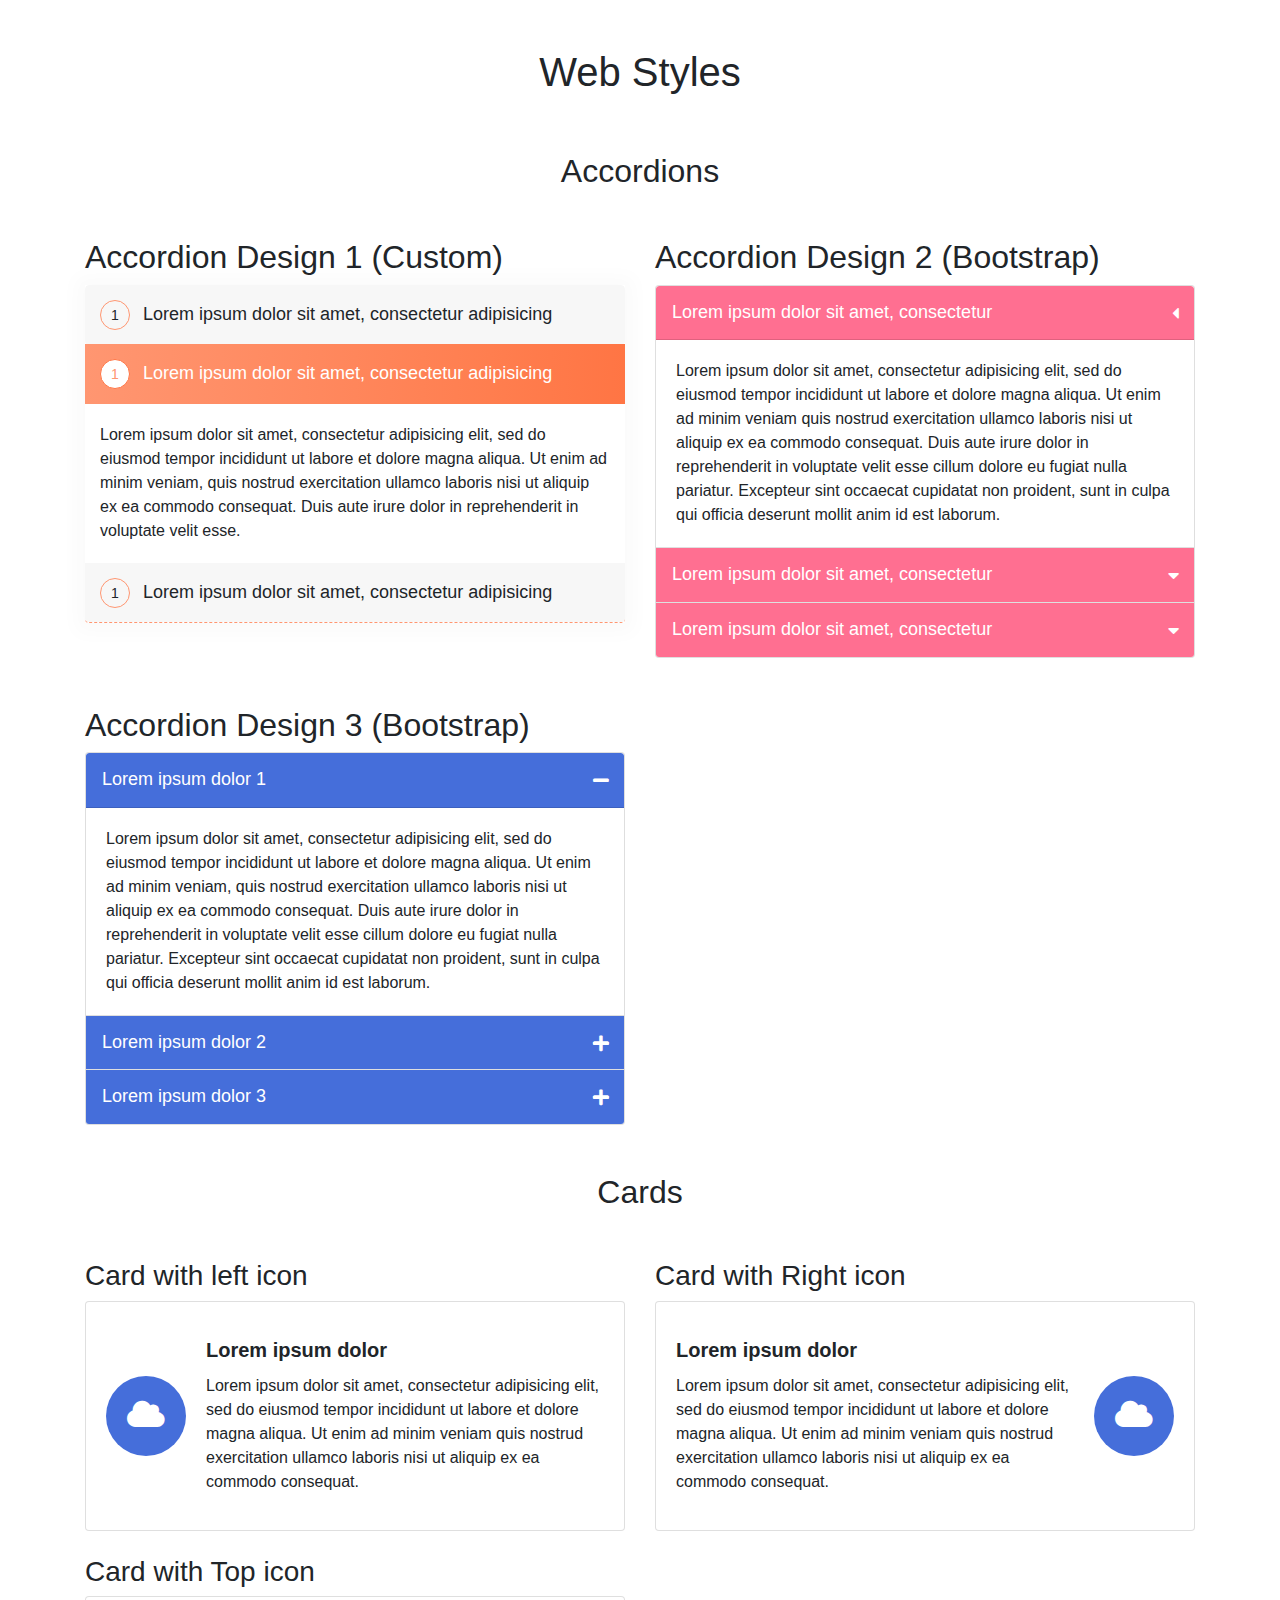
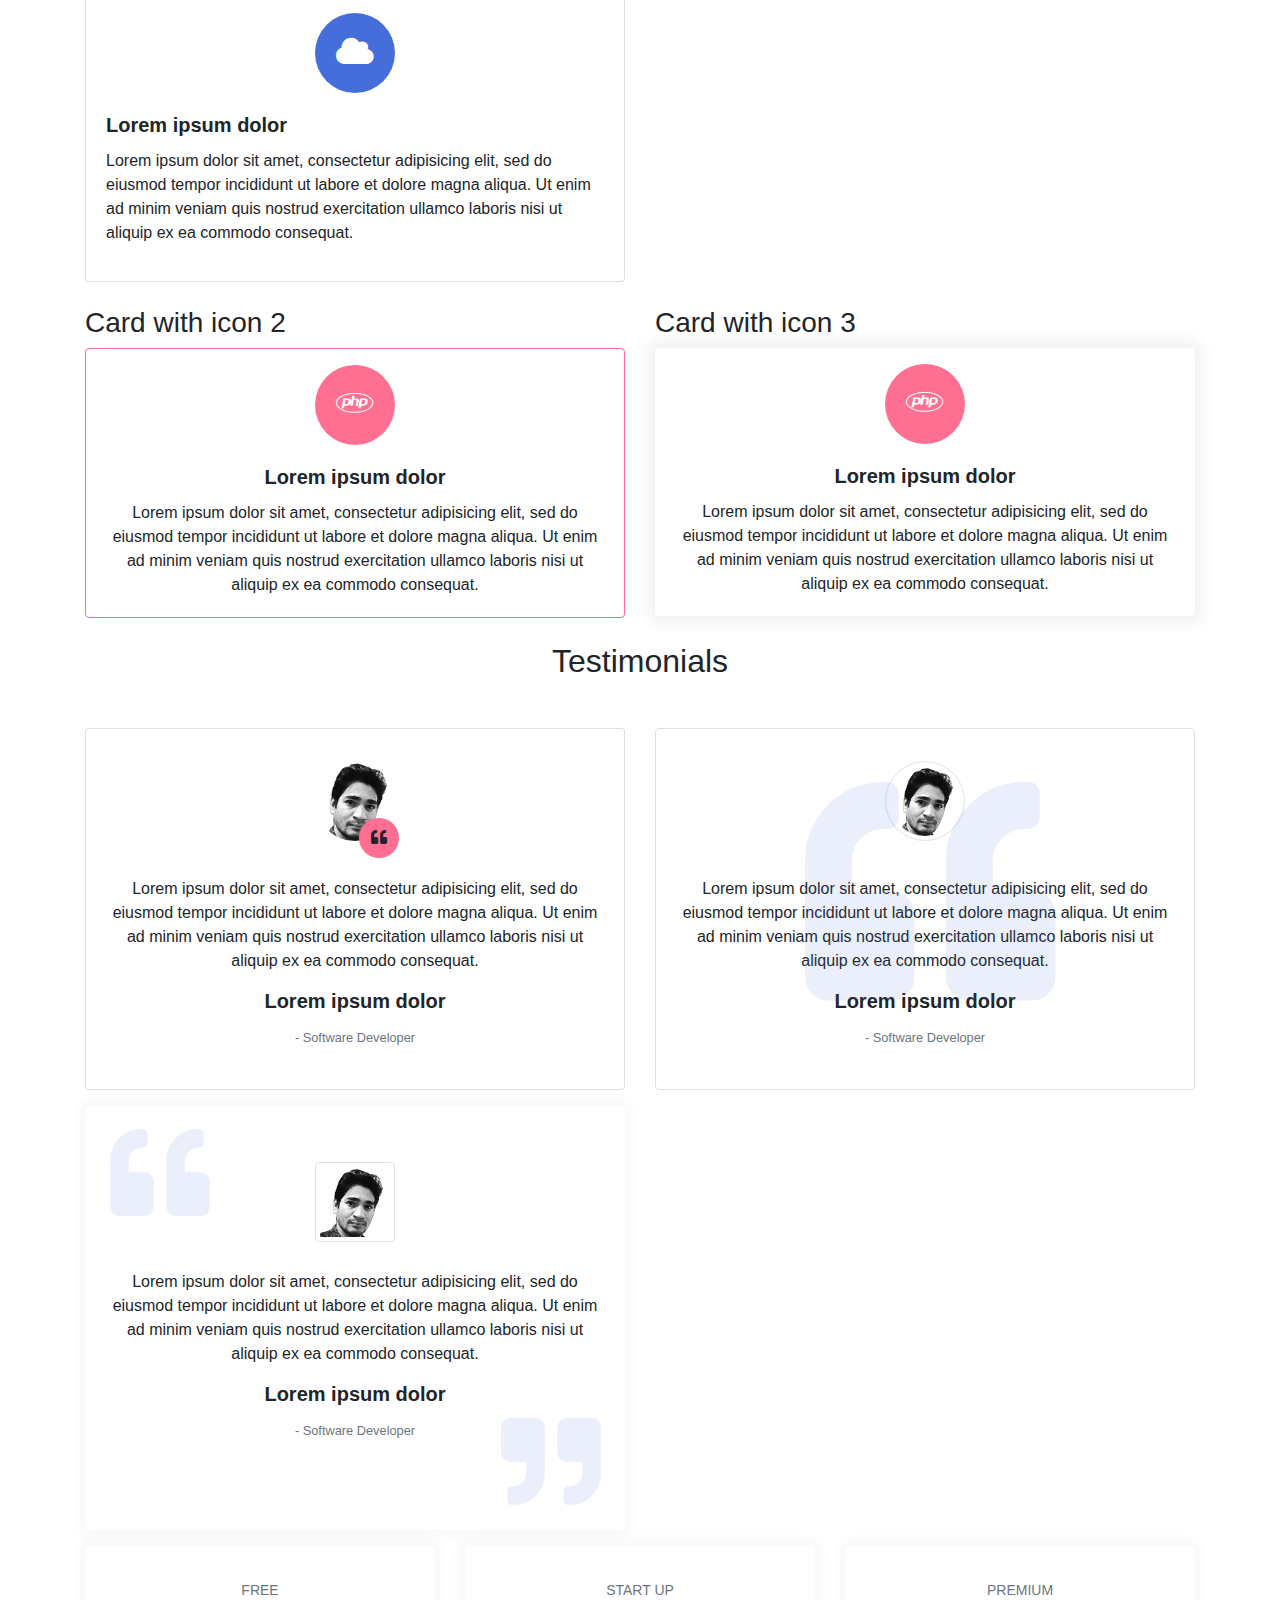
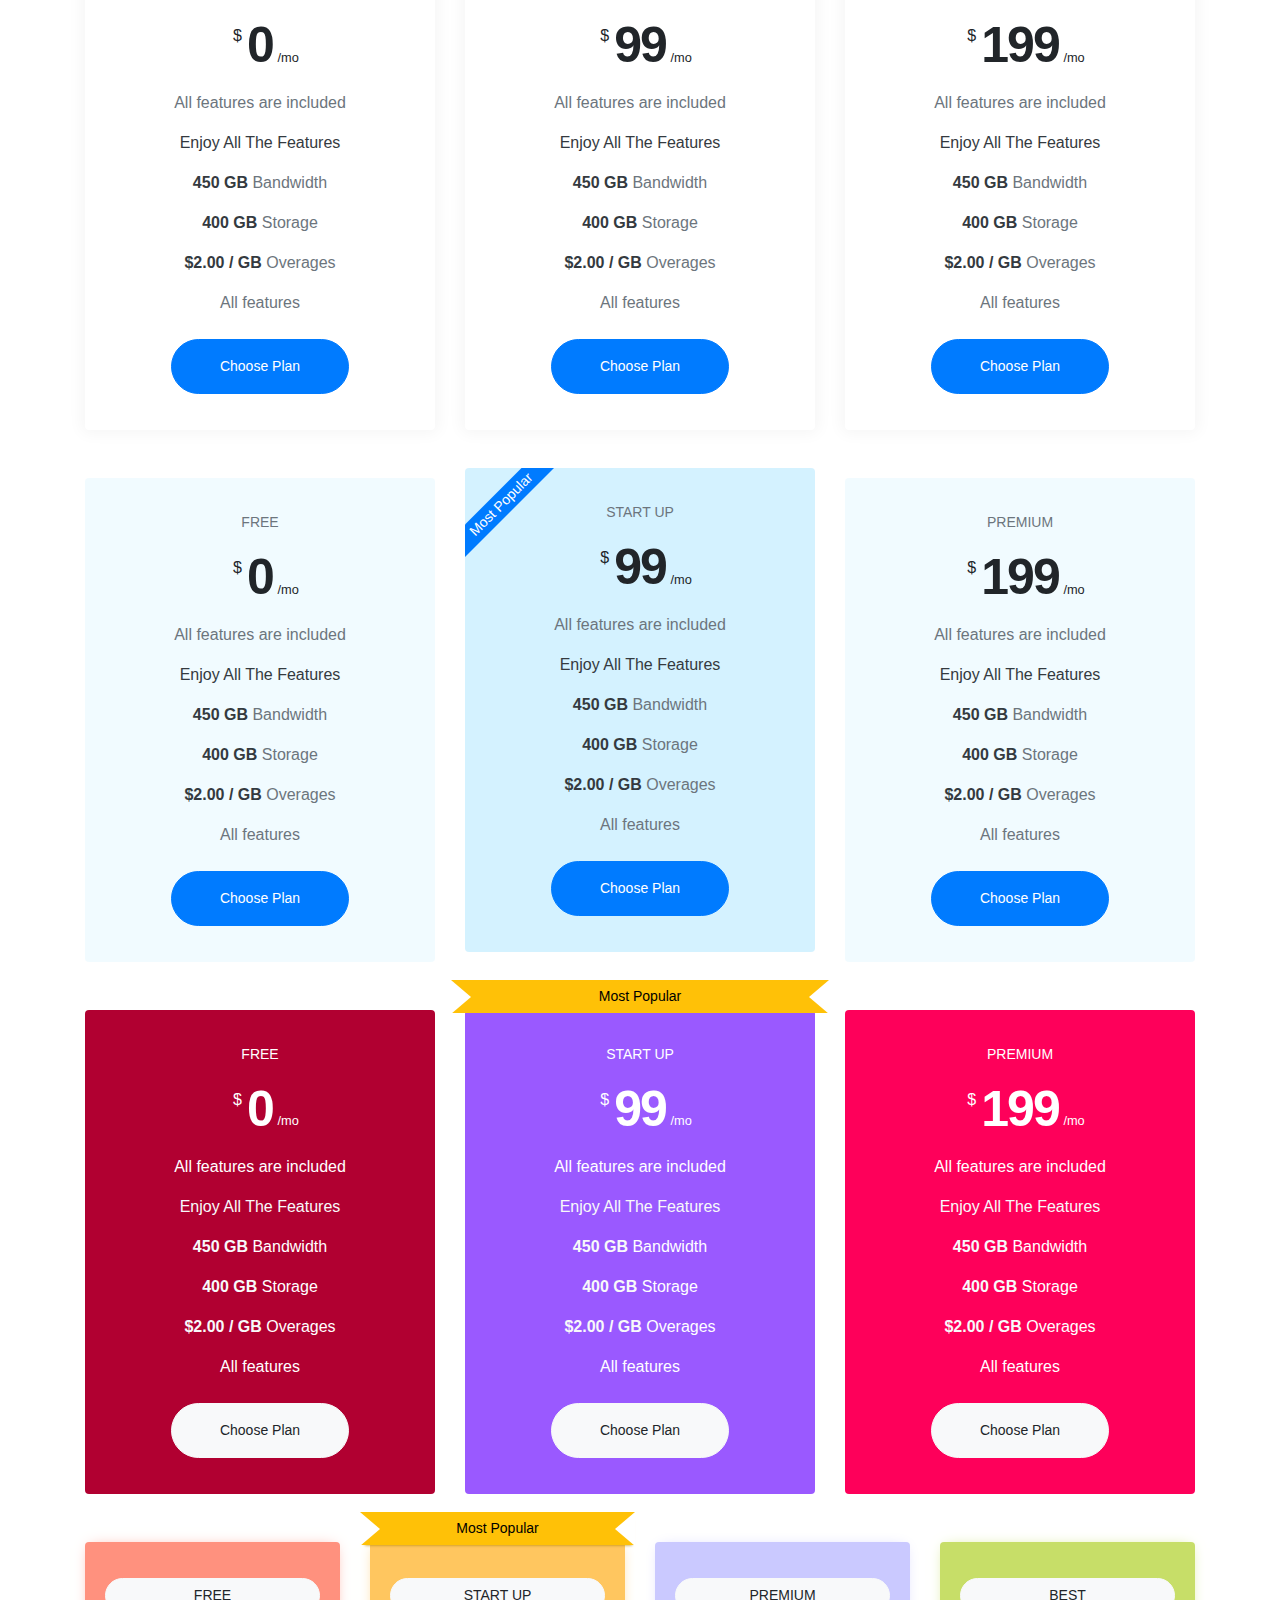
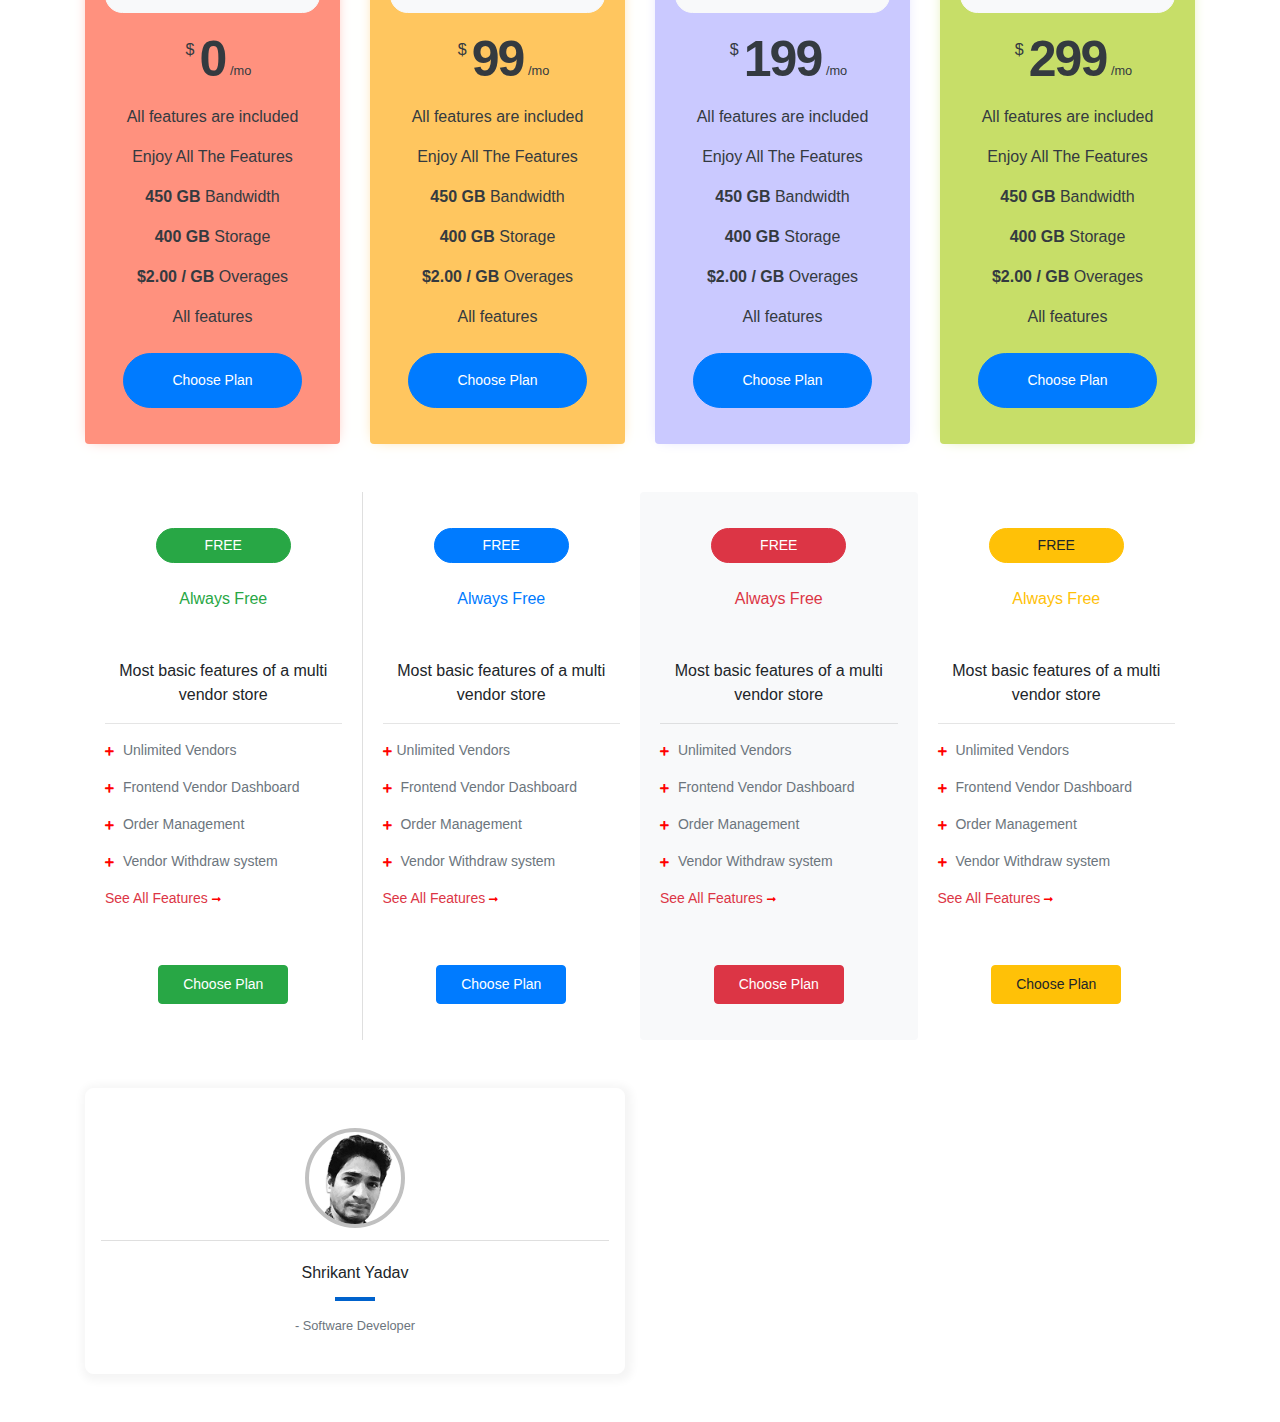
==== commit 90a64356: "minnor changes" ====
--- a/index.html
+++ b/index.html
@@ -267,7 +267,7 @@
 			<!-- Card Start -->
 			<div class="card mb-3 pt-3 testimonials_card1 position-releative">
 				<div class="mx-auto text-center py-3">
-					<img  class="card_image rounded-circle" src="person_1.jpg">
+					<img  class="card_image rounded-circle" src="images/user_logo.png">
 					<div class="card-icon rounded-circle text-center text-red py-2 position-absolute">
 						<i class="fas fa-quote-left"></i>
 					</div>
@@ -285,7 +285,7 @@
 			<!-- Card Start -->
 			<div class="card mb-3 pt-3 testimonials_card2 position-releative rounded-lg">
 				<div class="mx-auto text-center py-3">
-					<img  class="card_image rounded-circle img-thumbnail" src="person_1.jpg">
+					<img  class="card_image rounded-circle img-thumbnail" src="images/user_logo.png">
 					<div class="card-icon position-absolute">
 						<i class="fas fa-quote-left"></i>
 					</div>
@@ -303,7 +303,7 @@
 			<!-- Card Start -->
 			<div class="card mb-3 py-5 testimonials_card3 position-releative border-0 rounded-lg" >
 				<div class="mx-auto text-center py-2">
-					<img  class="card_image img-thumbnail" src="person_1.jpg">
+					<img  class="card_image img-thumbnail" src="images/user_logo.png">
 					<div class="card-icon position-absolute">
 						<i class="fas fa-quote-left"></i>
 					</div>
@@ -742,7 +742,7 @@
 		<div class="col-12 col-md-6">
 			<div class="card card_team1 text-center mb-5">
 				<div class="card-header bg-white">
-					<div class="img_circle"><img src="a.jpg" class="images"></div>
+					<div class="img_circle"><img src="images/user_logo.png" class="images"></div>
 				</div>
 					<div class="card-body">
 						<div class="card-title"> Shrikant Yadav </div>
--- a/webstyle.css
+++ b/webstyle.css
@@ -2,7 +2,7 @@
 /*      Created By: Shrikant Yadav              */  
 /*      Contact: shrikant9907@gmail.com         */
 /*      Web Developer and Desinger              */ 
-/*      Version: 1.0.1                          */    
+/*      Version: 1.2.0                          */    
  
 * {
     outline: none !important; 
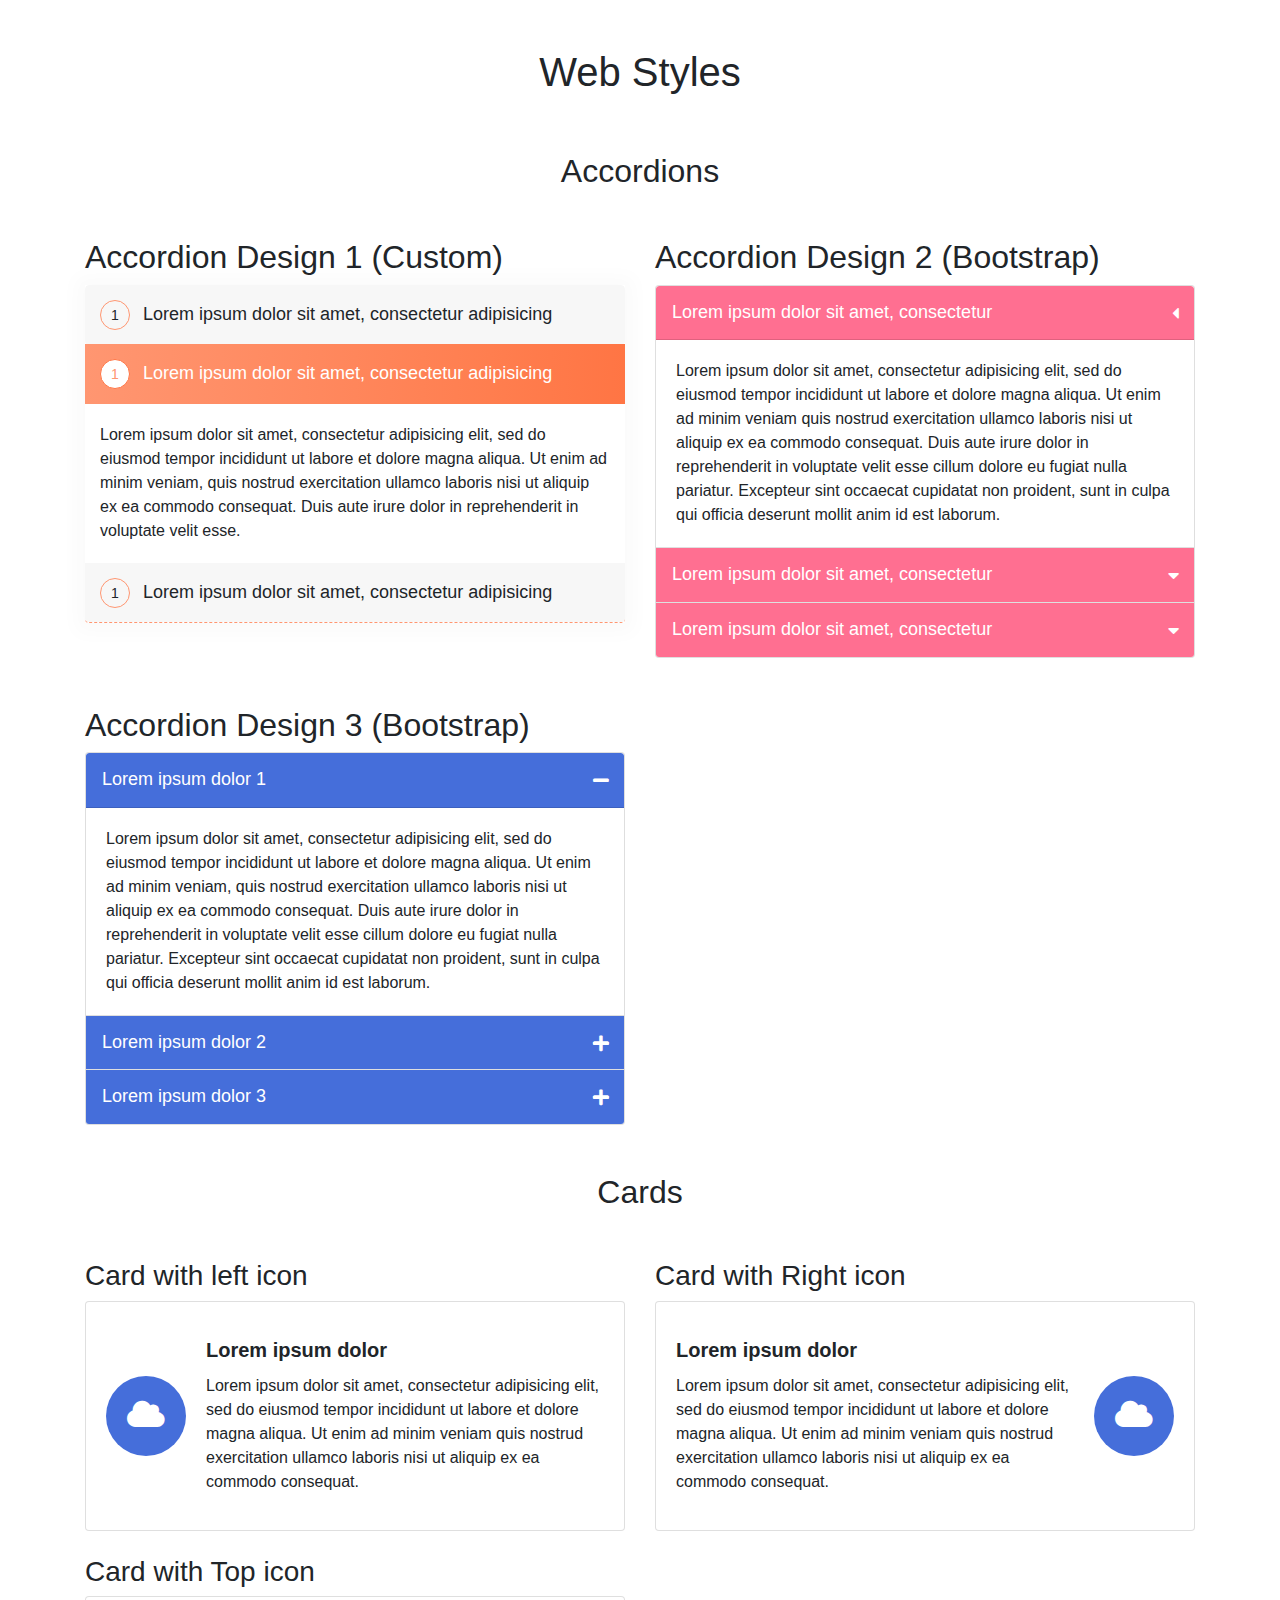
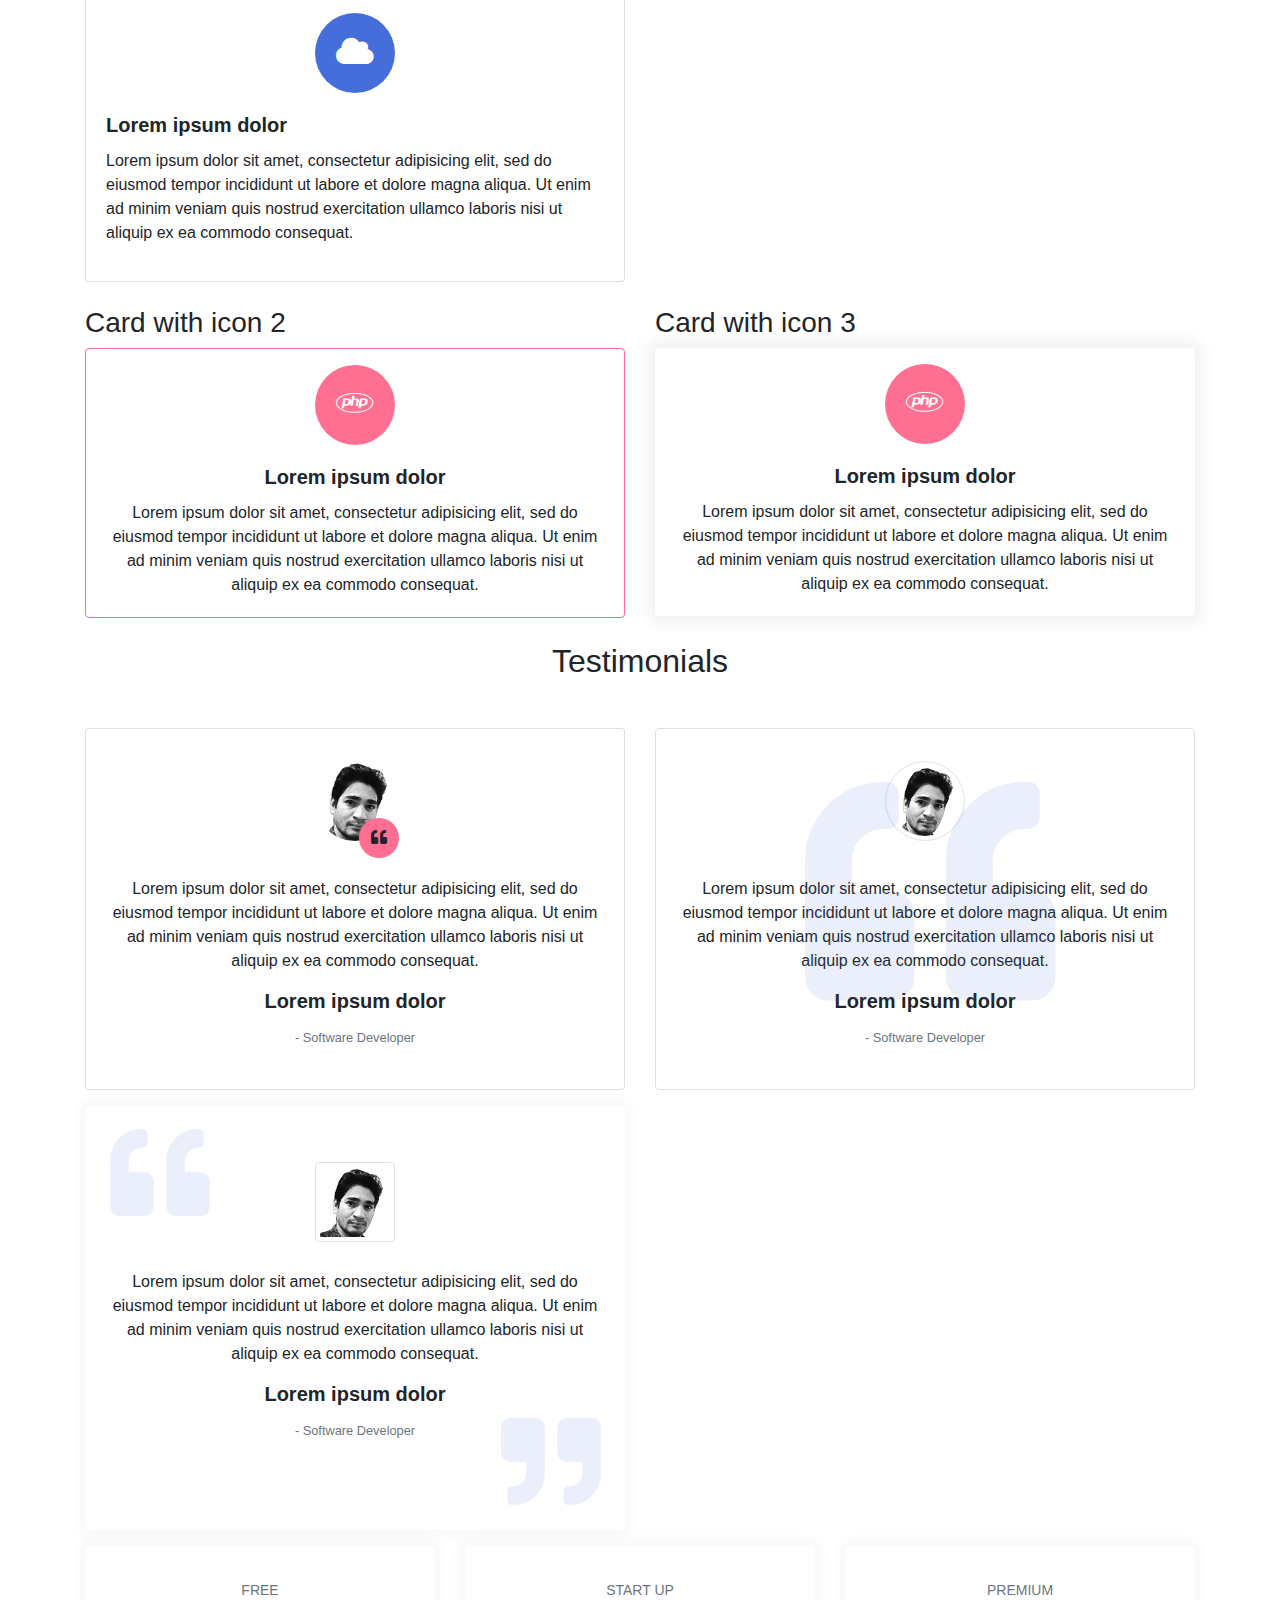
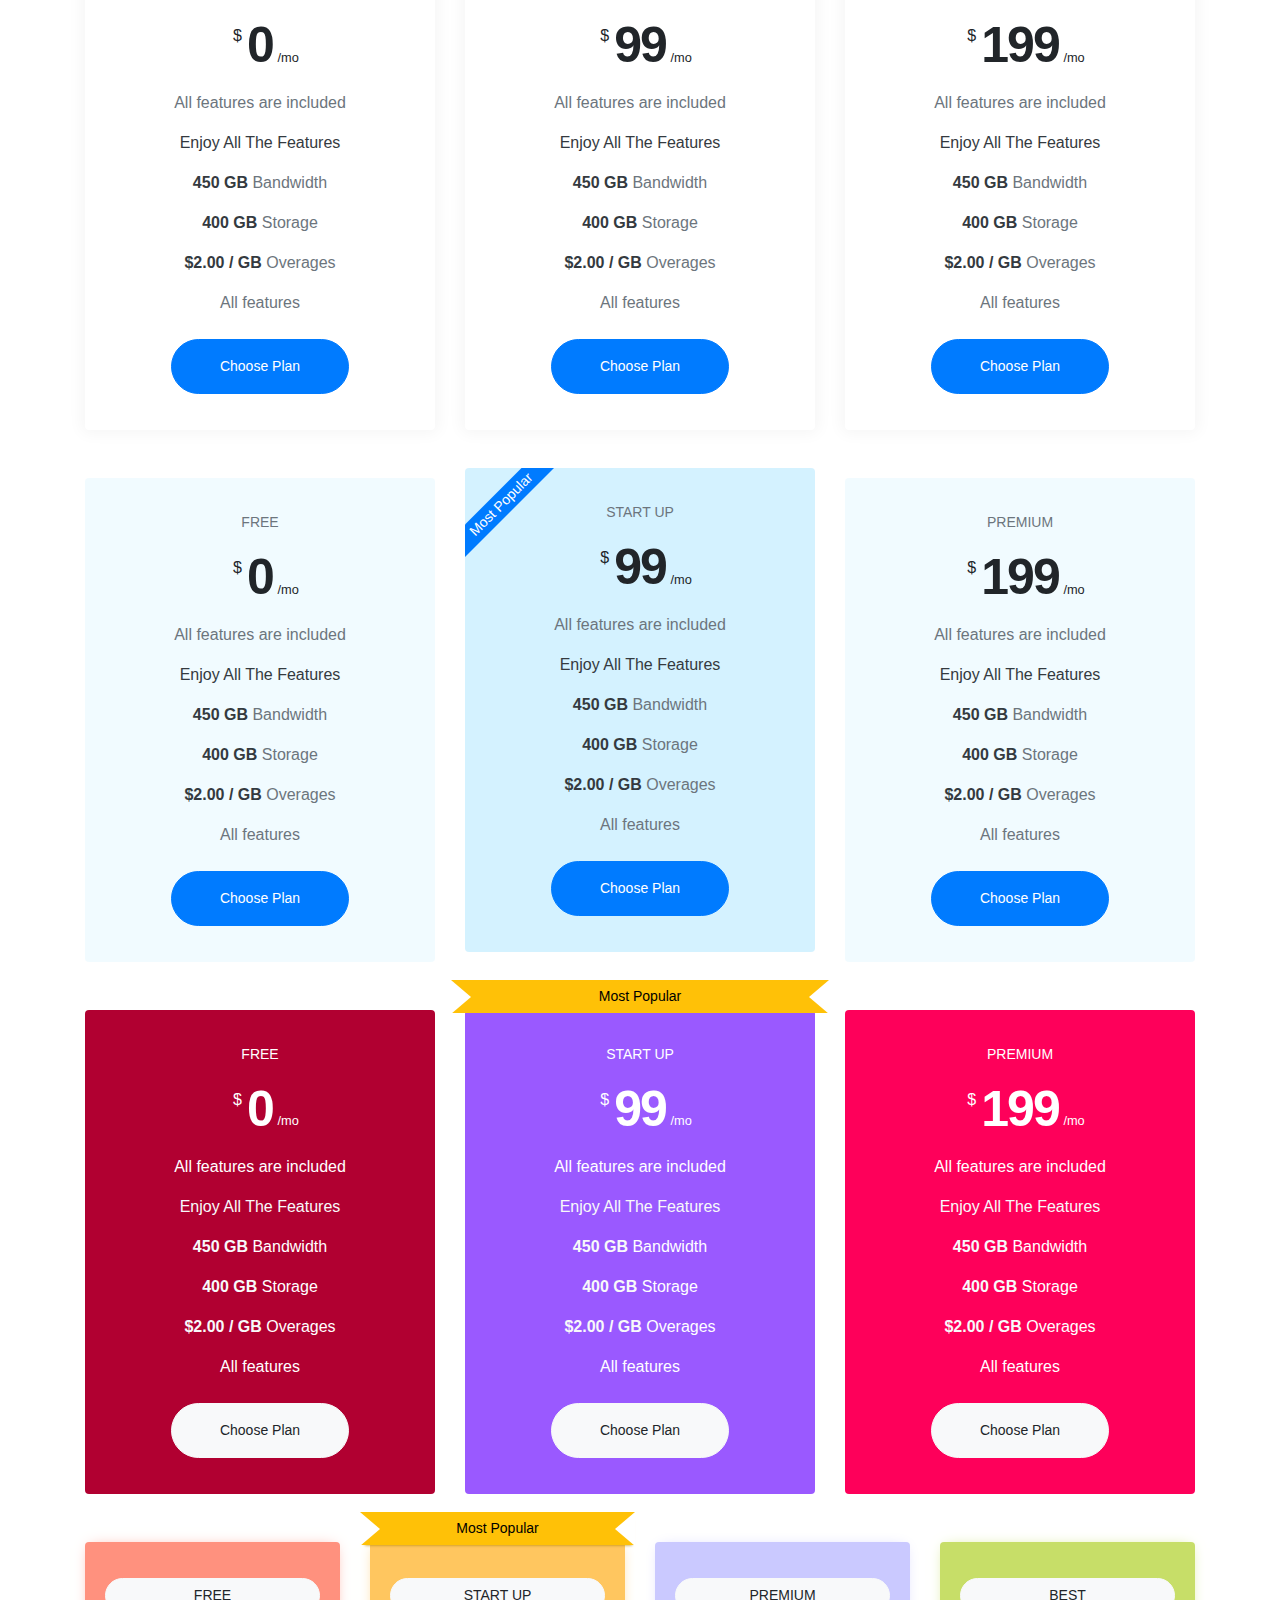
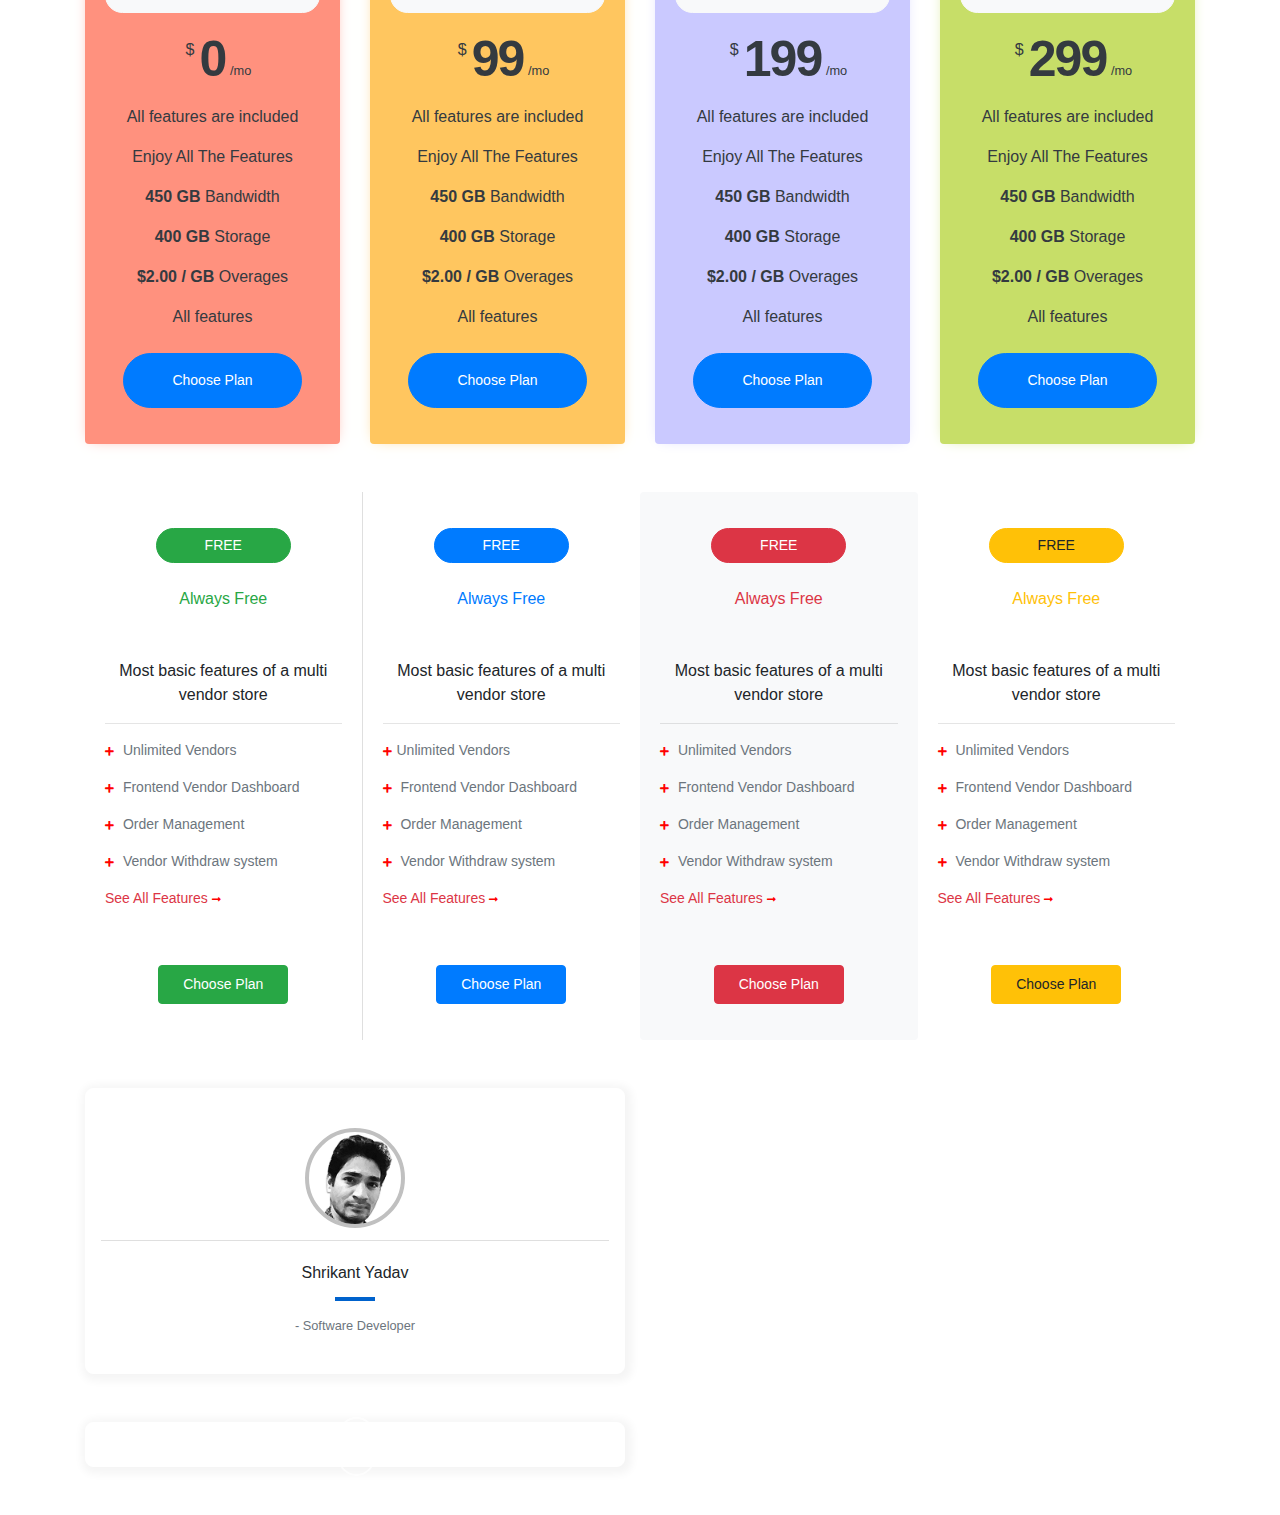
==== commit 1632884c: "mouse scroll icon" ====
--- a/index.html
+++ b/index.html
@@ -753,6 +753,19 @@
 		</div>
 	</div>
 
+	<!-- Row Start -->
+	<div class="row">
+		<div class="col-12 col-md-6">
+			<div class="card card_team1 text-center mb-5">
+				<div class="mouse_scroll_down">
+					<div class="mouse">
+					  <div class="scroller"></div>
+					</div>
+				</div>
+			</div>
+		</div>
+	</div>
+
 </div>
 
 	<!-- script -->
--- a/webstyle.css
+++ b/webstyle.css
@@ -27,99 +27,99 @@
 
 /*Background Colors*/
 .bg_grey {
-    background-color: #F1F1F1;
+    background-color: #F1F1F1 !important;
 }
 
 .bg_grey2 {
-    background-color: #F2F2F2;
+    background-color: #F2F2F2 !important;
 }
 
 .bg_purple {
-    background-color: #eb3941;
+    background-color: #eb3941 !important;
 }
 
 .bg_green {
-    background-color: #69b76d; 
+    background-color: #69b76d !important; 
 }
 
 .bg_blue {
-    background-color: #007bff; 
+    background-color: #007bff !important; 
 }
 
 .bg_indigo {
-    background-color: #6610f2; 
+    background-color: #6610f2 !important; 
 }
 
 .bg_purple {
-    background-color: #6f42c1; 
+    background-color: #6f42c1 !important; 
 }
 
 .bg_pink {
-    background-color: #e83e8c; 
+    background-color: #e83e8c !important; 
 }
 
 .bg_red {
-    background-color: #dc3545; 
+    background-color: #dc3545 !important; 
 }
 
 .bg_orange {
-    background-color: #fd7e14; 
+    background-color: #fd7e14 !important;
 }
 
 .bg_yellow {
-    background-color: #ffc107; 
+    background-color: #ffc107 !important;
 }
 
 .bg_green {
-    background-color: #28a745; 
+    background-color: #28a745 !important; 
 }
 
 .bg_teal {
-    background-color: #20c997; 
+    background-color: #20c997 !important;
 }
 
 .bg_cyan {
-    background-color: #17a2b8; 
+    background-color: #17a2b8 !important;
 }
 
 .bg_gray {
-    background-color: #6c757d; 
+    background-color: #6c757d !important;
 }
 
 .bg_gray_dark {
-    background-color: #343a40; 
+    background-color: #343a40 !important;
 }
 
 .bg_primary {
-    background-color: #007bff; 
+    background-color: #007bff !important;
 }
 
 .bg_secondary {
-    background-color: #6c757d; 
+    background-color: #6c757d !important;
 }
 
 .bg_success {
-    background-color: #28a745; 
+    background-color: #28a745 !important; 
 }
 
 .bg_info {
-    background-color: #17a2b8; 
+    background-color: #17a2b8 !important;
 }
 
 .bg_warning {
-    background-color: #ffc107; 
+    background-color: #ffc107 !important; 
 }
 
 .bg_danger {
-    background-color: #dc3545; 
+    background-color: #dc3545 !important;
 }
 
 .bg_light{
-    background-color: #f8f9fa; 
+    background-color: #f8f9fa !important;
 }
 
 .bg_dark{
-    background-color: #343a40; 
+    background-color: #343a40 !important;
 }
  
 /*Heading Styles*/ 
@@ -1010,58 +1010,26 @@
 
 /*Box Shadow*/
 .box_shw {
-    box-shadow: 0px -1px 5px 0px #444444;
+    box-shadow: 0px -1px 5px 0px #444444 !important;
 } 
 
 .box_shw2 {
-    box-shadow: rgba(0,0,0,.12) 0 0 25px;
+    box-shadow: rgba(0,0,0,.12) 0 0 25px !important;
+}
+
+.box_shw3 {
+    box-shadow: 2px 2px 9px 5px #f5f5f5 !important;
 }
   
 .section_shw {
-    box-shadow: 0px 0px 5px 0 rgba(0, 0, 0, 0.2);
+    box-shadow: 0px 0px 5px 0 rgba(0, 0, 0, 0.2) !important;
 }
 
 /*Button Shadow*/
 .btn_shw {
-    box-shadow: 0px 3px 5px -4px rgba(0,0,0,0.7);
-}  
-
-/*Social Links*/
-.social_links {
-    clear: both;
-    display: inline-block;
-}
-
-.social_links a {
-    padding: 15px;
-    display: inline-block;
-    color: #ffffff;
-    text-decoration: none;
-}     
-
-.social_links.boxed a {
-    width: 45px;
-    height: 45px;
-    padding: 11px;
-    text-align: center;
-    border: 1px solid #ffffff;
-    float: left;
-    margin-right: 10px;
-}
-
-.social_links.boxed a {
-    width: 45px;
-    height: 45px;
-    padding: 11px;
-    text-align: center;
-    border: 1px solid #ffffff;
-    float: left;
-    margin-right: 10px;
-}
-
-.social_links.boxed.rounded a {
-    border-radius: 100%;
-}
+    box-shadow: 0px 3px 5px -4px rgba(0,0,0,0.7) !important;
+}  
+
 
 /*Button Close*/
 .close_times {
@@ -2146,4 +2114,77 @@
     background: #0062cc;
     width: 40px;
     margin: 0px auto 12px auto;		
-} +} 
+
+/*Social Links*/
+.social_links {
+    clear: both;
+    display: inline-block;
+}
+
+.social_links a {
+    padding: 15px;
+    display: inline-block;
+    color: #ffffff;
+    text-decoration: none;
+}     
+
+.social_links.boxed a {
+    width: 45px;
+    height: 45px;
+    padding: 11px;
+    text-align: center;
+    border: 1px solid #ffffff;
+    float: left;
+    margin-right: 10px;
+}
+
+.social_links.boxed a {
+    width: 45px;
+    height: 45px;
+    padding: 11px;
+    text-align: center;
+    border: 1px solid #ffffff;
+    float: left;
+    margin-right: 10px;
+}
+
+.social_links.boxed.rounded a {
+    border-radius: 100%;
+}
+
+/* Scroll Down */
+.mouse_scroll_down {
+    position: absolute;
+    top: 0;
+    right: 0;
+    bottom: 0;
+    left: 0;
+    margin: auto;
+    width :34px;
+    height: 55px;
+}
+.mouse_scroll_down .mouse {
+    width: 3px;
+    padding: 10px 15px;
+    height: 35px;
+    border: 2px solid #fff;
+    border-radius: 25px;
+    opacity: 0.75;
+    box-sizing: content-box;
+}
+.mouse_scroll_down .scroller {
+    width: 3px;
+    height: 10px;
+    border-radius: 25%;
+    background-color: #fff;
+    animation-name: scroll;
+    animation-duration: 2.2s;
+    animation-timing-function: cubic-bezier(.15,.41,.69,.94);
+    animation-iteration-count: infinite;
+}
+@keyframes scroll {
+0% { opacity: 0; }
+10% { transform: translateY(0); opacity: 1; }
+100% { transform: translateY(15px); opacity: 0;}
+}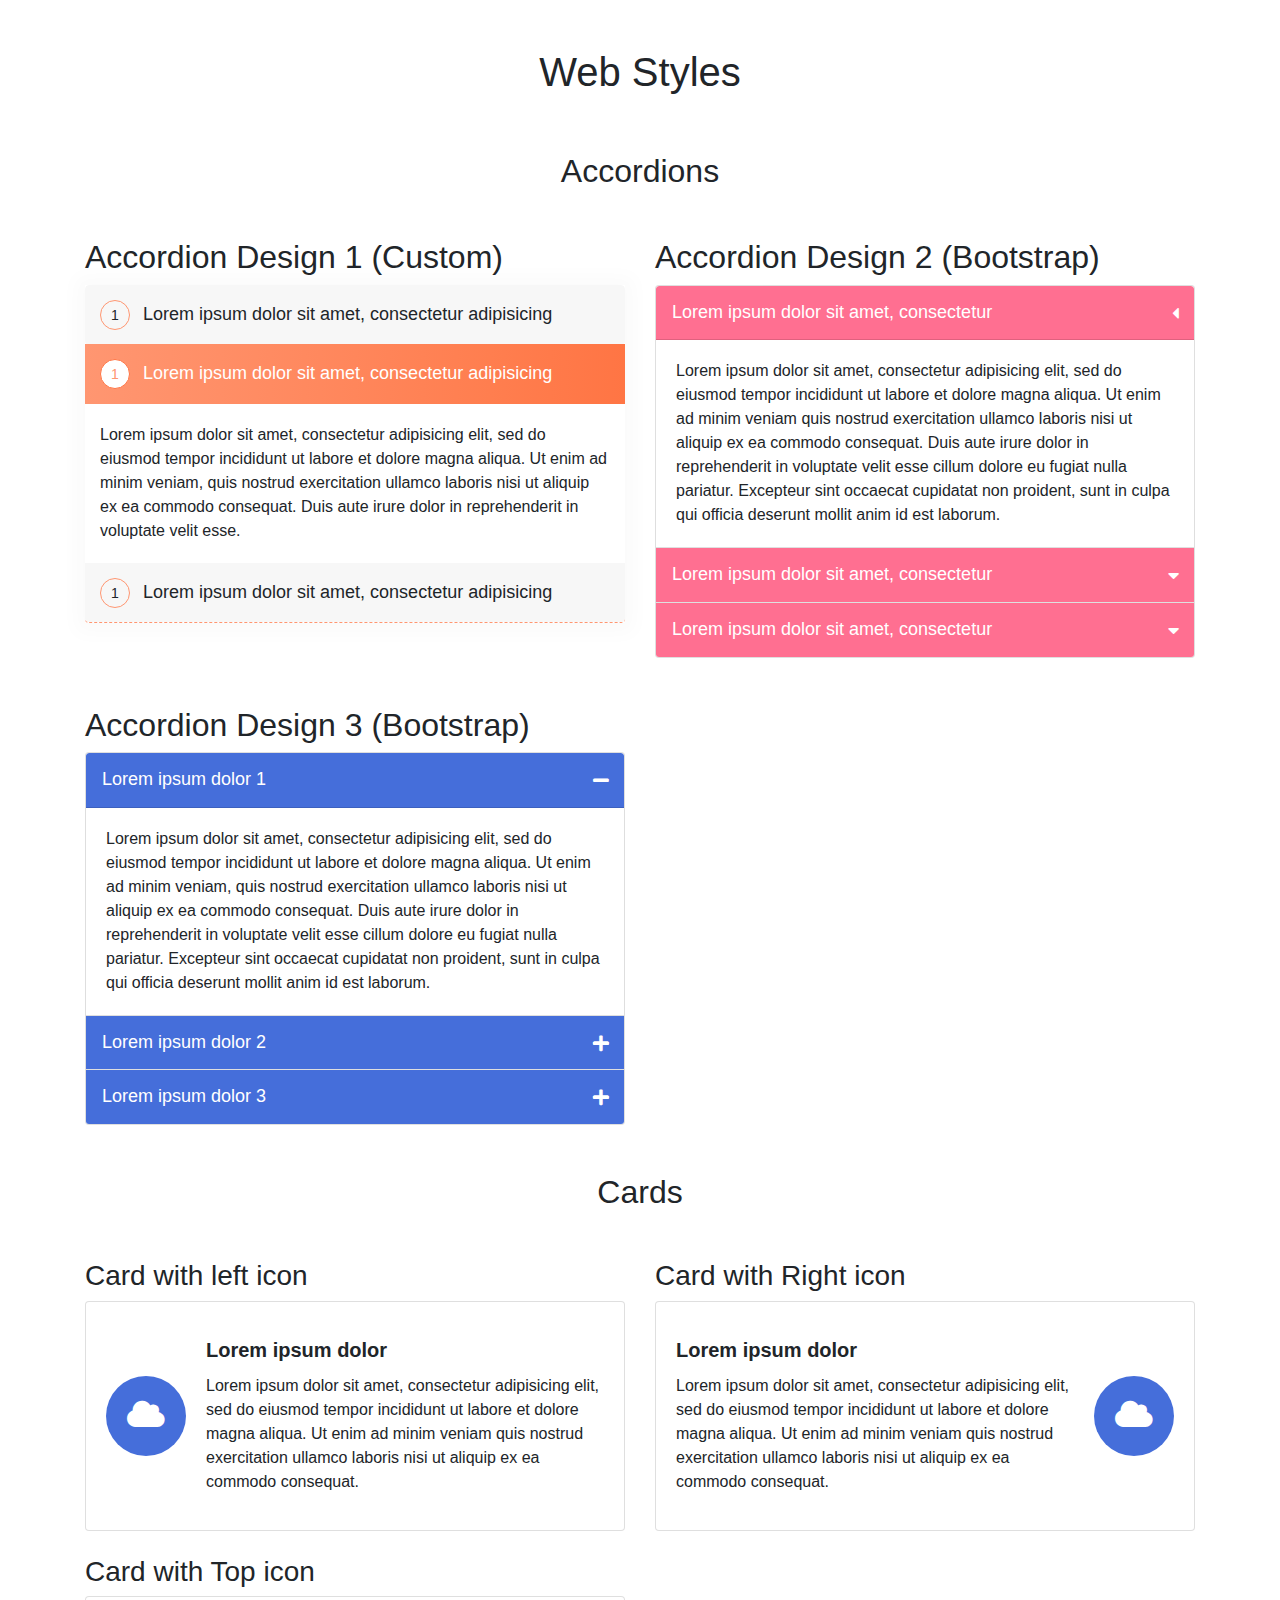
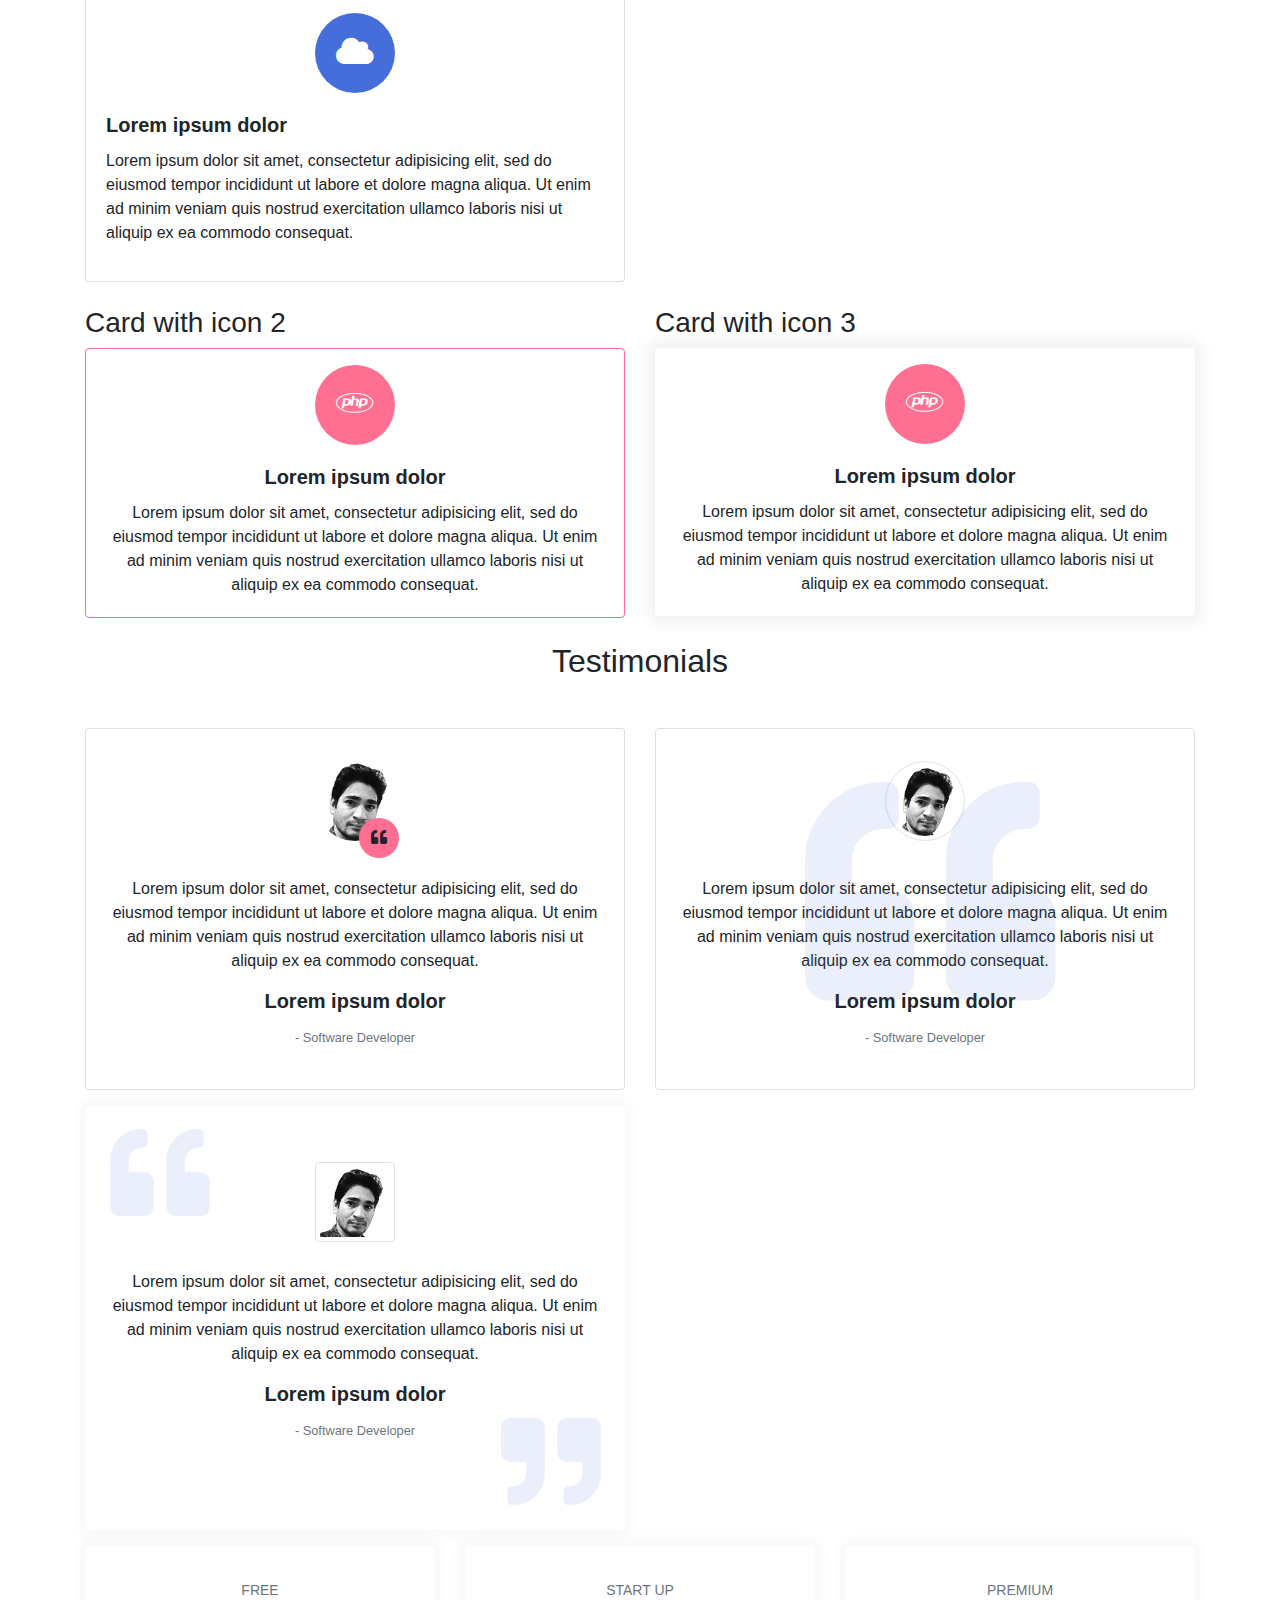
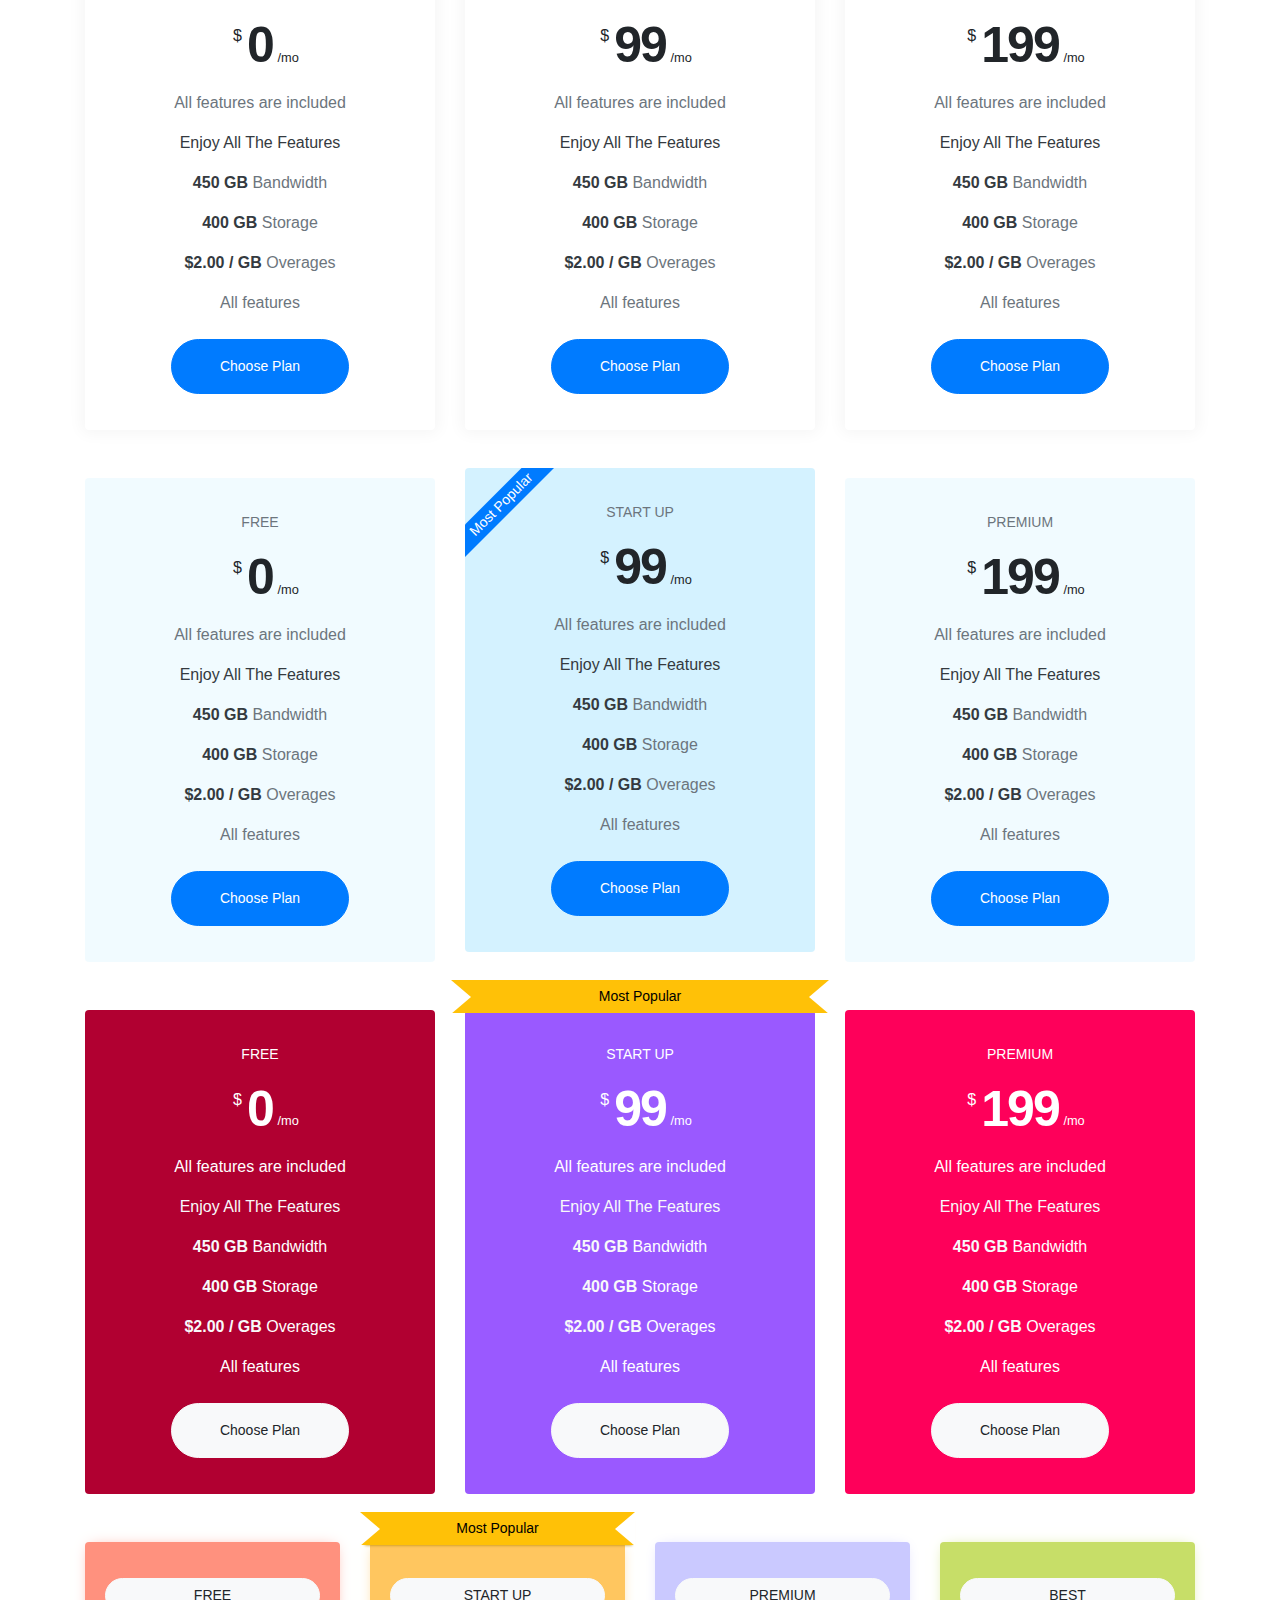
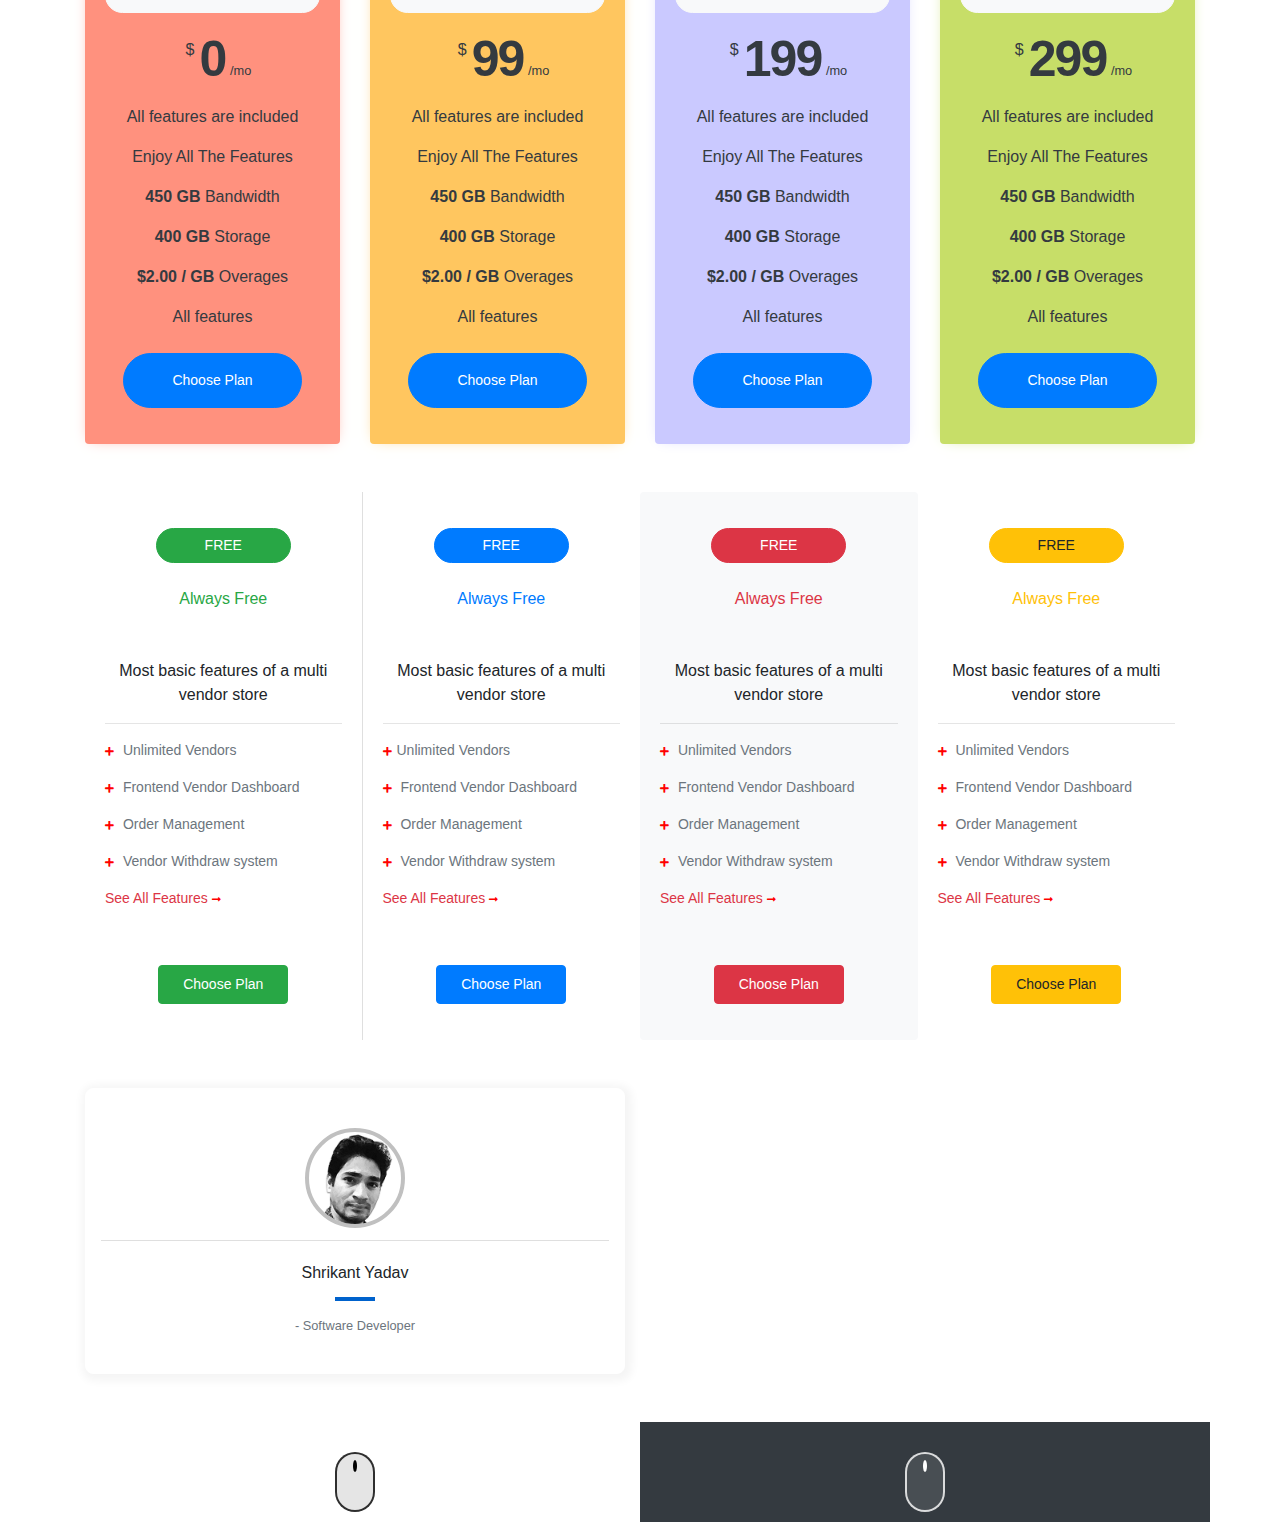
==== commit 02a40659: "mouse scoller updated" ====
--- a/index.html
+++ b/index.html
@@ -756,16 +756,21 @@
 	<!-- Row Start -->
 	<div class="row">
 		<div class="col-12 col-md-6">
-			<div class="card card_team1 text-center mb-5">
-				<div class="mouse_scroll_down">
-					<div class="mouse">
-					  <div class="scroller"></div>
-					</div>
-				</div>
-			</div>
-		</div>
-	</div>
-
+			<div class="mouse_scroll_down">
+				<div class="mouse">
+					<div class="scroller"></div>
+				</div>
+			</div>
+		</div> 
+		<div class="col-12 col-md-6 bg-dark box_height_100">
+			<div class="mouse_scroll_down">
+				<div class="mouse light">
+					<div class="scroller"></div>
+				</div>
+			</div>
+		</div>
+	</div>
+ 
 </div>
 
 	<!-- script -->
--- a/webstyle.css
+++ b/webstyle.css
@@ -2153,38 +2153,44 @@
     border-radius: 100%;
 }
 
-/* Scroll Down */
+/* Scroll Down */ 
 .mouse_scroll_down {
     position: absolute;
-    top: 0;
-    right: 0;
-    bottom: 0;
-    left: 0;
-    margin: auto;
-    width :34px;
-    height: 55px;
+    bottom: 10px;
+    left: 50%;
+    margin-left: -20px;
 }
 .mouse_scroll_down .mouse {
-    width: 3px;
-    padding: 10px 15px;
-    height: 35px;
-    border: 2px solid #fff;
+    width: 40px;
+    padding: 6px 16px;
+    height: 60px;
+    border: 2px solid rgba(0,0,0,0.8);
     border-radius: 25px;
-    opacity: 0.75;
-    box-sizing: content-box;
-}
+    background: rgba(0,0,0,0.1);
+}
+
+.mouse_scroll_down .mouse.light {
+    border: 2px solid rgba(255,255,255,0.8);
+    background: rgba(255,255,255,0.1);
+}
+
 .mouse_scroll_down .scroller {
-    width: 3px;
-    height: 10px;
-    border-radius: 25%;
-    background-color: #fff;
+    width: 4px;
+    height: 12px;
+    border-radius: 100%;
+    background-color: #000;
     animation-name: scroll;
-    animation-duration: 2.2s;
+    animation-duration: 2s;
     animation-timing-function: cubic-bezier(.15,.41,.69,.94);
     animation-iteration-count: infinite;
 }
+
+.mouse_scroll_down .mouse.light .scroller {
+   background: rgba(255,255,255);
+}
+
 @keyframes scroll {
-0% { opacity: 0; }
-10% { transform: translateY(0); opacity: 1; }
-100% { transform: translateY(15px); opacity: 0;}
+    0% { opacity: 0; }
+    12% { transform: translateY(0); opacity: 1; }
+    100% { transform: translateY(20px); opacity: 0;}
 }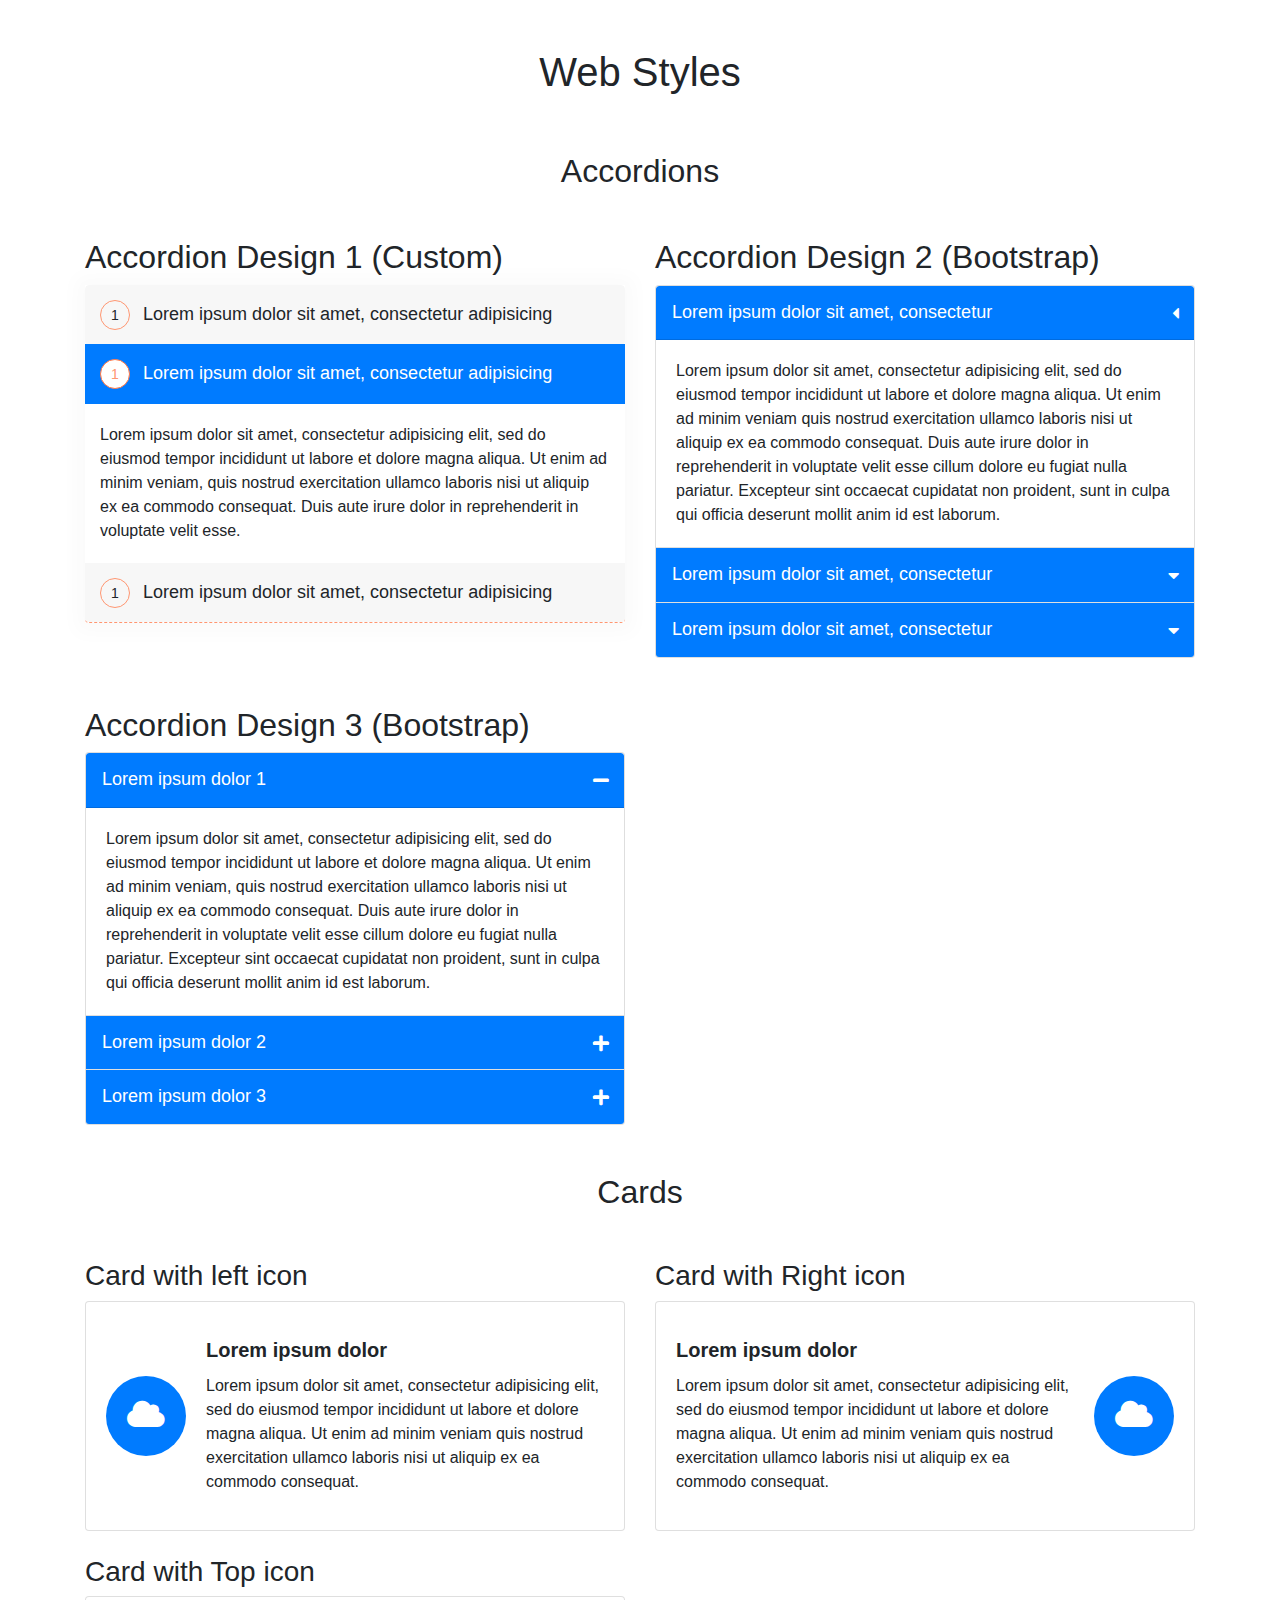
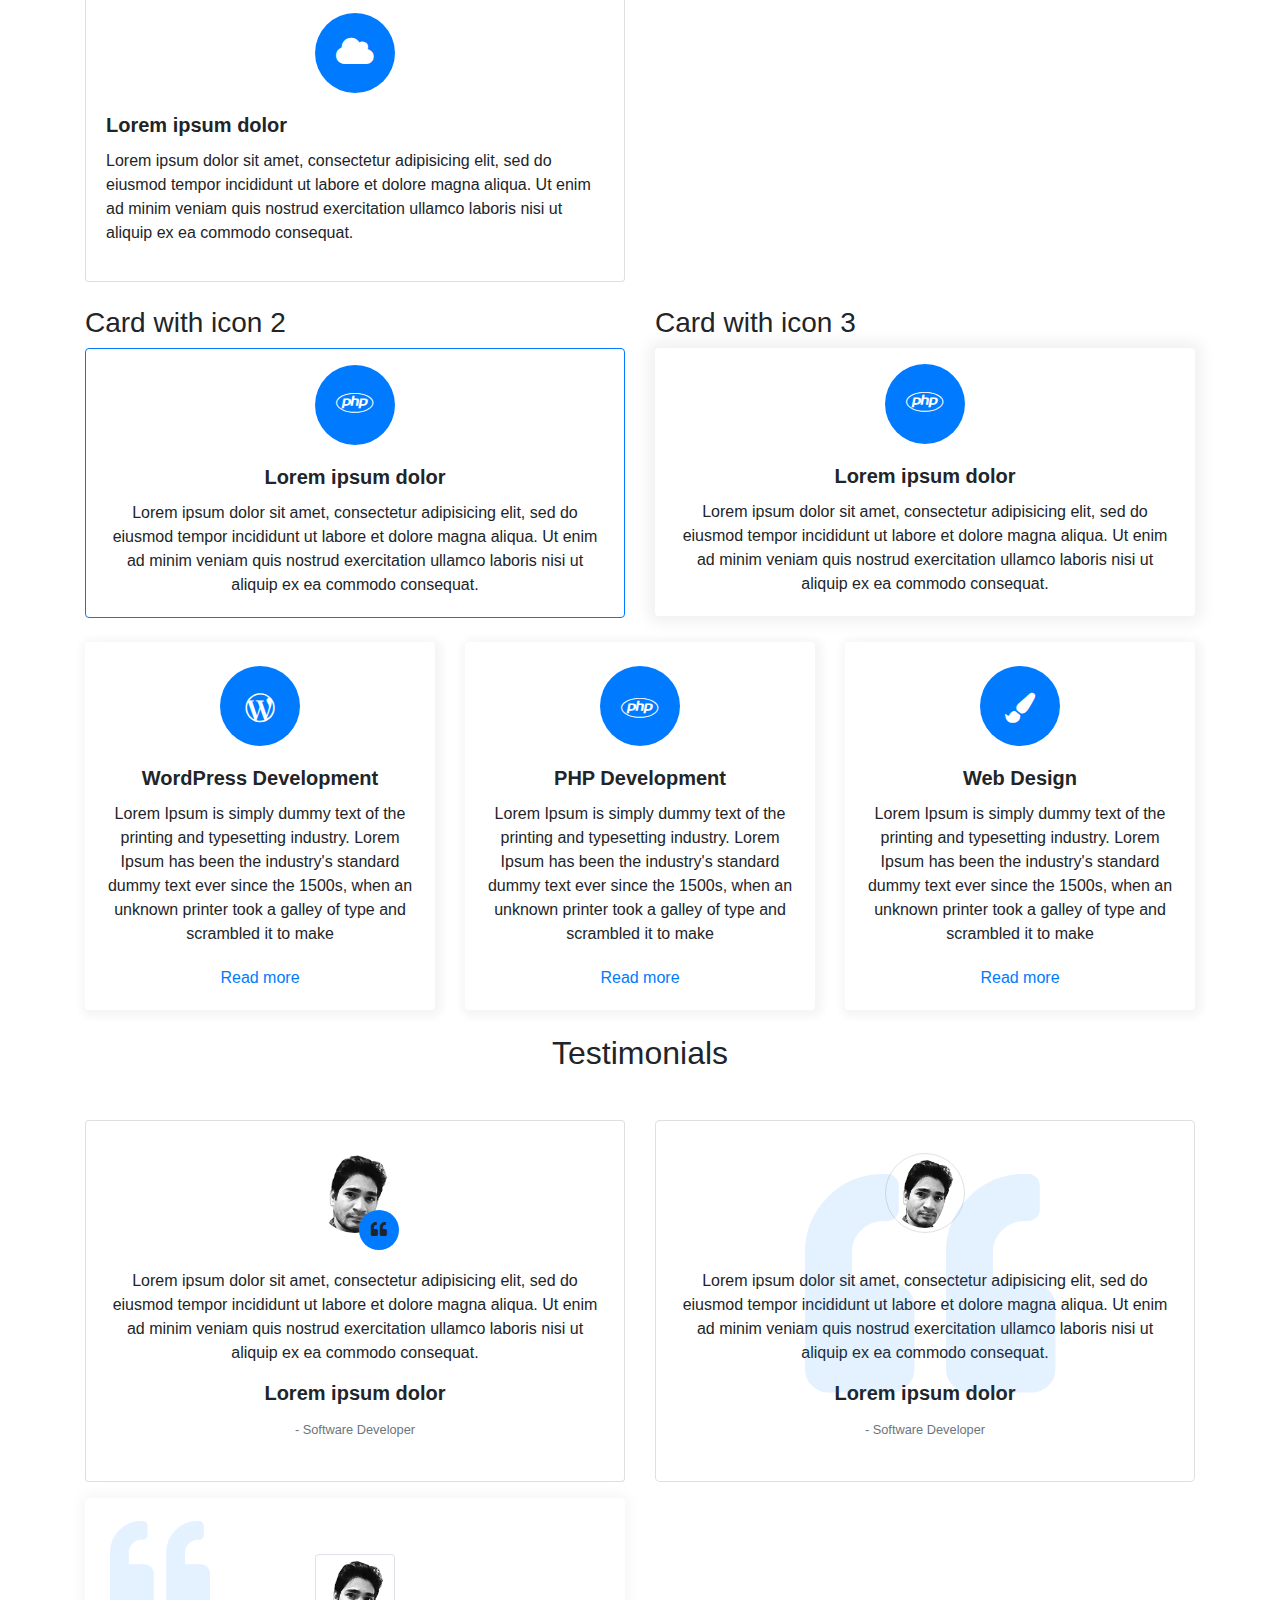
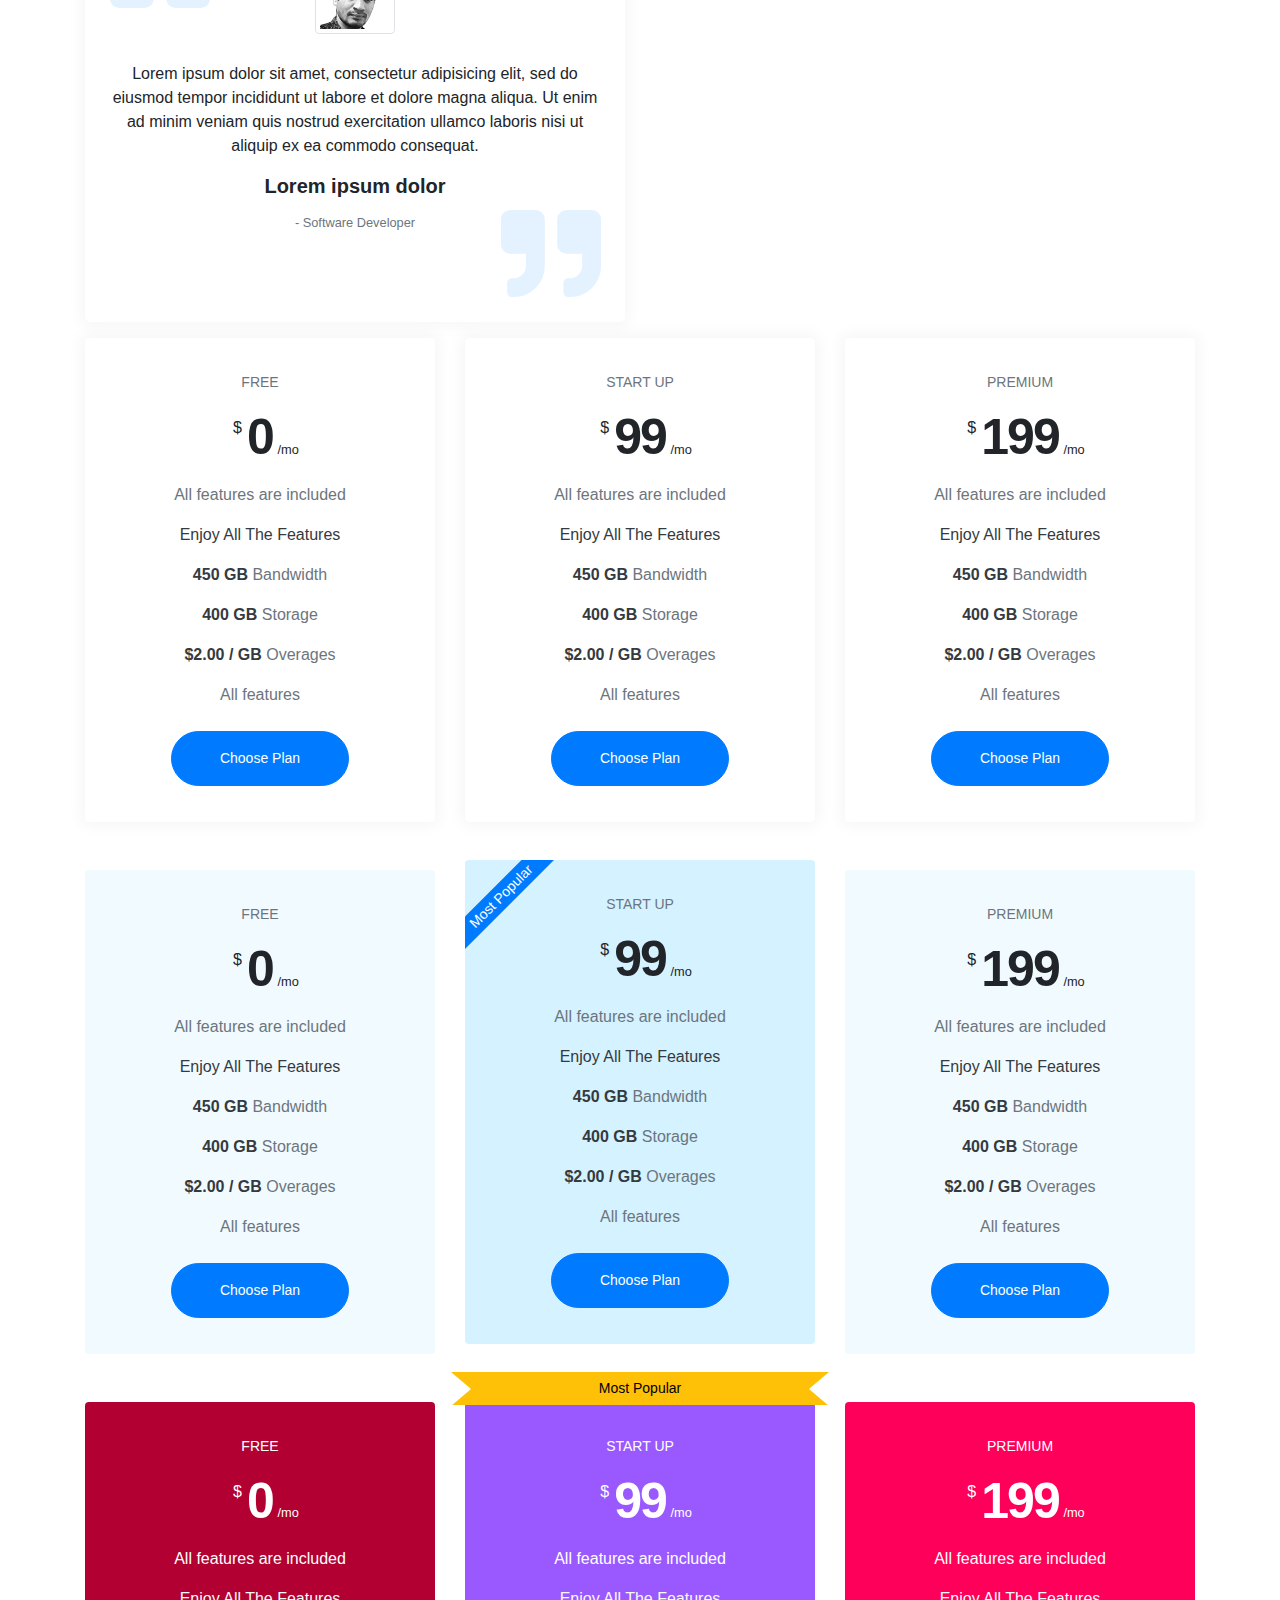
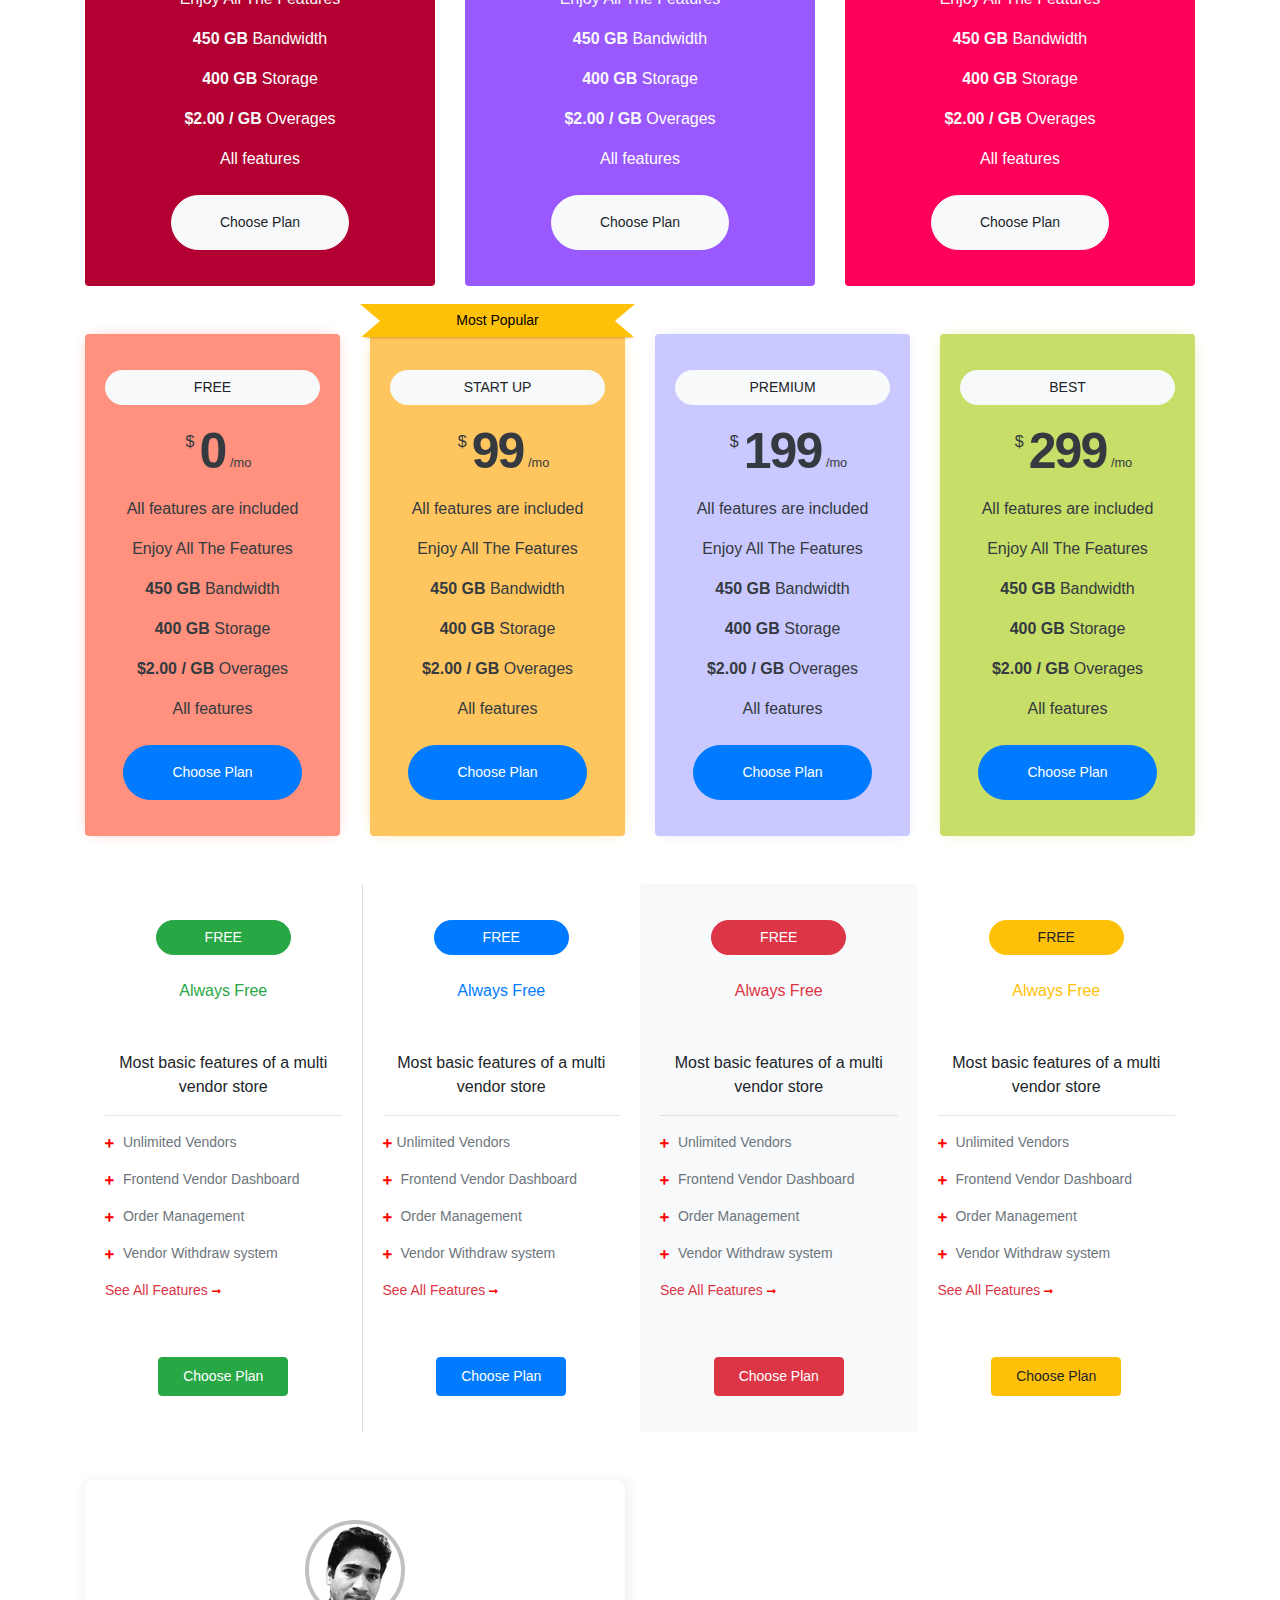
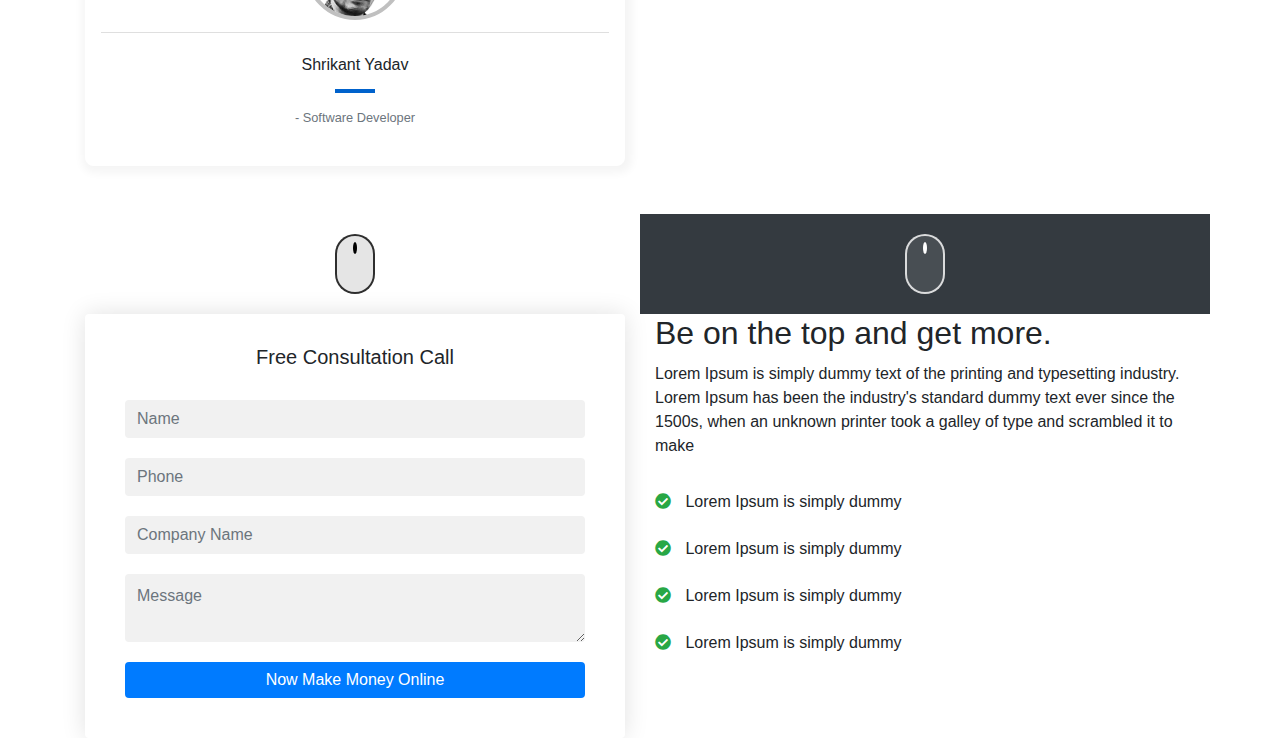
==== commit 9ae24c04: "cards and contact form" ====
--- a/index.html
+++ b/index.html
@@ -261,6 +261,52 @@
 
 	<!-- Row Start -->
 	<div class="row">
+
+        <!--Card Start -->
+        <div class="col-12 col-sm-6 col-md-4">
+            <div class="card mb-4 card_with_icon2 pt-4 box_shw3 border-0  text-center">
+                <div class="card-icon rounded-circle mx-auto text-white p_t_20">
+                	<i class="fab fa-wordpress-simple"></i>
+                	</div>
+                <div class="card-body">
+                    <h5 class="card-title font-weight-bold text-center">WordPress Development</h5>
+                    <p class="card-text">Lorem Ipsum is simply dummy text of the printing and typesetting industry. Lorem Ipsum has been the industry's standard dummy text ever since the 1500s, when an unknown printer took a galley of type and scrambled it to make</p>
+                    <p class="mb-0"><a class="link text-primary text-sm" href="#" title="Read more " target="_self">Read more </a></p>
+                </div>
+            </div>
+        </div>  
+
+        <div class="col-12 col-sm-6 col-md-4">
+            <div class="card mb-4 card_with_icon2 pt-4 box_shw3 border-0  text-center">
+                <div class="card-icon rounded-circle mx-auto text-white p_t_20">
+                	<i class="fab fa-php"></i>
+                		
+                	</div>
+                <div class="card-body">
+                    <h5 class="card-title font-weight-bold text-center">PHP Development</h5>
+                    <p class="card-text">Lorem Ipsum is simply dummy text of the printing and typesetting industry. Lorem Ipsum has been the industry's standard dummy text ever since the 1500s, when an unknown printer took a galley of type and scrambled it to make</p>
+                    <p class="mb-0"><a class="link text-primary text-sm" href="#" title="Read more " target="_self">Read more </a></p>
+                </div>
+            </div>
+        </div>  
+
+        <div class="col-12 col-sm-6 col-md-4">
+            <div class="card mb-4 card_with_icon2 pt-4 box_shw3 border-0  text-center">
+                <div class="card-icon rounded-circle mx-auto text-white p_t_20"><i class="fas fa-paint-brush"></i></div>
+                <div class="card-body">
+                    <h5 class="card-title font-weight-bold text-center">Web Design</h5>
+                    <p class="card-text">Lorem Ipsum is simply dummy text of the printing and typesetting industry. Lorem Ipsum has been the industry's standard dummy text ever since the 1500s, when an unknown printer took a galley of type and scrambled it to make</p>
+                    <p class="mb-0"><a class="link text-primary text-sm" href="#" title="Read more " target="_self">Read more </a></p>
+                </div>
+            </div>
+        </div>  
+        <!-- Card End -->
+            
+    </div>
+    <!-- Row End -->
+
+	<!-- Row Start -->
+	<div class="row">
 		<div class="col-12"><h2 class="text-center mb-5">Testimonials</h2></div>
 
 		<div class="col-12 col-md-6">
@@ -770,6 +816,45 @@
 			</div>
 		</div>
 	</div>
+	<!-- Row End -->
+
+	<!-- Row Start -->
+	<div class="row">
+        <div class="col-12 col-md-6">
+            <div class="card box_shw2 border-0 p_20 rounded-2" >
+                <div class="card-header bg-white f_20_22 border-0 text-center">Free Consultation Call</div>
+                <div class="card-body">
+                    
+                    <form action="" method="post" enctype="multipart/form-data">
+                        <div class="position-relative form-group">
+                            <input name="name" value="" type="text" class="text-field form-control m_b_20 bg_grey border-0 p_y_10" placeholder="Name"  />
+                        </div>
+                        <div class="position-relative form-group">
+                            <input name="phone" value="" type="text" class="text-field form-control m_b_20 bg_grey border-0 p_y_10" placeholder="Phone" /> 
+                        </div>
+                        <div class="position-relative form-group">
+                            <input name="company_name" value="" type="text" class="text-field form-control m_b_20 bg_grey border-0 p_y_10" placeholder="Company Name" />
+                        </div>
+                        <div class="position-relative form-group">
+                            <textarea placeholder="Message" name="message" class="text-field form-control m_b_20 bg_grey border-0 p_y_10" ></textarea>
+                        </div>
+                    </form>
+                    <p class="text-center mb-0"><a href="#" class="btn btn-primary w-100 border-0">Now Make Money Online</a></p>  
+                </div>
+            </div>
+        </div>
+        <div class="col-12 col-md-6">
+            <h2 class="heading_style m_b_10 text-left"><span>Be on the top and get more.</span></h2>
+            <p class="m_b_20">Lorem Ipsum is simply dummy text of the printing and typesetting industry. Lorem Ipsum has been the industry's standard dummy text ever since the 1500s, when an unknown printer took a galley of type and scrambled it to make</p>
+            <ul class="list-group list-group-flush list-unstyled">
+				<li class="list-group-item pl-0 border-0"><i class="fas fa-check-circle text-success m_r_10"></i> Lorem Ipsum is simply dummy</li>
+				<li class="list-group-item pl-0 border-0"><i class="fas fa-check-circle text-success m_r_10"></i> Lorem Ipsum is simply dummy</li>
+				<li class="list-group-item pl-0 border-0"><i class="fas fa-check-circle text-success m_r_10"></i> Lorem Ipsum is simply dummy</li>
+				<li class="list-group-item pl-0 border-0"><i class="fas fa-check-circle text-success m_r_10"></i> Lorem Ipsum is simply dummy</li>
+            </ul>
+    	</div>
+    </div>
+    <!-- Row End -->
  
 </div>
 
--- a/webstyle.css
+++ b/webstyle.css
@@ -15,6 +15,11 @@
 
 p {
     margin-bottom: 20px; 
+}
+
+.link,
+a {
+    color: #007bff;
 }
 
 .trans_02{
@@ -24,6 +29,23 @@
     -o-transition: all 0.2s ease-in;
     transition: all 0.2s ease-in;  
 }   
+
+/*Buttons */
+.btn, .button, button, input[type='submit'], input[type='button'] {
+    -moz-transition: all .3s ease-in-out;
+    -o-transition: all .3s ease-in-out;
+    -webkit-transition: all .3s ease-in-out;
+    transition: all .3s ease-in-out;
+}
+
+/*Alerts*/
+.alert {
+    box-shadow: 0px 3px 5px -4px rgba(0,0,0,0.7);
+    padding: 5px 10px;
+    border-radius: 0px;
+    font-size: 14px;
+    font-weight: bold;
+}
 
 /*Background Colors*/
 .bg_grey {
@@ -159,6 +181,147 @@
     height: 3px;
 } 
 
+/*section*/
+.section_common_20 {
+    padding: 20px 0px;
+}
+ 
+.section_common_20_10 {
+    padding: 20px 0px 10px 0px;
+}
+
+.section_common_30 {
+    padding: 30px 0px;
+}
+
+.section_common_30_20{
+    padding: 30px 0px 20px 0px;
+}  
+
+.section_common_30_10{
+    padding: 30px 0px 10px 0px;
+}  
+
+.section_common_40 {
+    padding: 40px 0px;
+}  
+
+.section_common_40_30{
+    padding: 40px 0px 30px 0px;
+}  
+
+.section_common_40_20{
+    padding: 40px 0px 20px 0px;
+}  
+
+.section_common_40_10{
+    padding: 40px 0px 10px 0px;
+}  
+
+.section_common_50 {
+    padding: 50px 0px;
+}  
+
+.section_common_50_40 {
+    padding: 50px 0px 40px 0px;
+}  
+
+.section_common_50_30 {
+    padding: 50px 0px 30px 0px;
+}  
+
+.section_common_50_20 {
+    padding: 50px 0px 20px 0px;
+}  
+
+.section_common_50_10 {
+    padding: 50px 0px 10px 0px;
+}  
+
+.section_common_60 {
+    padding: 60px 0px;
+}  
+
+.section_common_60_50 {
+    padding: 60px 0px 50px 0px;
+}  
+
+.section_common_60_40 {
+    padding: 60px 0px 40px 0px;
+}  
+
+.section_common_60_30 {
+    padding: 60px 0px 30px 0px;
+}  
+
+.section_common_60_20 {
+    padding: 60px 0px 20px 0px;
+}  
+
+.section_common_60_10 { 
+    padding: 60px 0px 10px 0px;
+}  
+
+.section_common_70 {
+    padding: 70px 0px;
+}  
+
+.section_common_70_60 {
+    padding: 70px 0px 60px 0px;
+} 
+
+.section_common_70_50 {
+    padding: 70px 0px 50px 0px;
+}  
+
+.section_common_70_40 {
+    padding: 70px 0px 40px 0px;
+}  
+
+.section_common_70_30 {
+    padding: 70px 0px 30px 0px;
+}  
+
+.section_common_70_20 {
+    padding: 70px 0px 20px 0px;
+}  
+
+.section_common_70_10 {
+    padding: 70px 0px 10px 0px;
+}  
+
+.section_common_80 {
+    padding: 80px 0px;
+}  
+
+.section_common_80_70 {
+    padding: 80px 0px 70px 0px;
+} 
+
+.section_common_80_60 {
+    padding: 80px 0px 60px 0px;
+} 
+
+.section_common_80_50 {
+    padding: 80px 0px 50px 0px; 
+}  
+
+.section_common_80_40 {
+    padding: 80px 0px 40px 0px;
+}  
+
+.section_common_80_30 {
+    padding: 80px 0px 30px 0px;
+}  
+
+.section_common_80_20 {
+    padding: 80px 0px 20px 0px;
+}  
+
+.section_common_80_10 {
+    padding: 80px 0px 10px 0px;
+}  
+
 /*Padding*/
 .p_10 {
     padding:10px;
@@ -755,6 +918,31 @@
 .f_40_50 {
     font-size: 40px;
     line-height: 50px !important;
+}
+
+.f_50_50 {
+    font-size: 50px;
+    line-height: 50px !important;
+}
+
+.f_50_54 {
+    font-size: 50px;
+    line-height: 54px !important;
+}
+
+.f_50_56 {
+    font-size: 50px;
+    line-height: 56px !important;
+}
+
+.f_50_58 {
+    font-size: 50px;
+    line-height: 58px !important;
+}
+
+.f_50_58 {
+    font-size: 50px;
+    line-height: 60px !important;
 } 
 
 /*Width Fixed*/
@@ -1057,35 +1245,110 @@
     color:#000;
 }
 
-/*Box Heights*/ 
+/*Heights*/
+.h_10 {
+    height: 10px;
+}
+
+.h_20 {
+    height: 20px;
+}
+
+.h_30 {
+    height: 30px;
+}
+
+.h_40 {
+    height: 40px;
+}
+
+.h_50 {
+    height: 50px;
+}
+
+.h_100 {
+    height: 100px;
+}
+
+.h_200 {
+    height: 200px;
+}
+
+.h_300 {
+    height: 300px;
+}   
+
+.h_400 {
+    height: 400px;
+}   
+
+.h_500 {
+    height: 500px;
+}
+
+.h_600 {
+    height: 600px;
+}
 
 .box_vheight_100,
+.h_100,
+.vh_100,
 .box_height_100_ {
     height: 100vh; 
 }
 
+.mi_h_100,
 .box_height_100 {
     min-height: 100px;
 }
 
+.mi_h_200,
 .box_height_200 {
     min-height: 200px;
 }
 
+.mi_h_300,
 .box_height_300 {
     min-height: 300px;
 }   
 
+.mi_h_400,
 .box_height_400 {
     min-height: 400px;
 }   
 
+.mi_h_500,
 .box_height_500 {
     min-height: 500px;
 }
 
+.mi_h_600,
 .box_height_600 {
     min-height: 600px;
+}
+
+.mx_h_100 {
+    max-height: 100px;
+}
+
+.mx_h_200 {
+    max-height: 200px;
+}
+
+.mx_h_300 {
+    max-height: 300px;
+}   
+
+.mx_h_400 {
+    max-height: 400px;
+}   
+
+.mx_h_500 {
+    max-height: 500px;
+}
+
+.mx_h_600 {
+    max-height: 600px;
 }
 
 .box_scroll_hidden {
@@ -1101,148 +1364,6 @@
     overflow: hidden;
     overflow-y: scroll !important; 
 }
-
-/*section*/
-.section_common_20 {
-    padding: 20px 0px;
-}
- 
-.section_common_20_10 {
-    padding: 20px 0px 10px 0px;
-}
-
-.section_common_30 {
-    padding: 30px 0px;
-}
-
-.section_common_30_20{
-    padding: 30px 0px 20px 0px;
-}  
-
-.section_common_30_10{
-    padding: 30px 0px 10px 0px;
-}  
-
-.section_common_40 {
-    padding: 40px 0px;
-}  
-
-.section_common_40_30{
-    padding: 40px 0px 30px 0px;
-}  
-
-.section_common_40_20{
-    padding: 40px 0px 20px 0px;
-}  
-
-.section_common_40_10{
-    padding: 40px 0px 10px 0px;
-}  
-
-.section_common_50 {
-    padding: 50px 0px;
-}  
-
-.section_common_50_40 {
-    padding: 50px 0px 40px 0px;
-}  
-
-.section_common_50_30 {
-    padding: 50px 0px 30px 0px;
-}  
-
-.section_common_50_20 {
-    padding: 50px 0px 20px 0px;
-}  
-
-.section_common_50_10 {
-    padding: 50px 0px 10px 0px;
-}  
-
-.section_common_60 {
-    padding: 60px 0px;
-}  
-
-.section_common_60_50 {
-    padding: 60px 0px 50px 0px;
-}  
-
-.section_common_60_40 {
-    padding: 60px 0px 40px 0px;
-}  
-
-.section_common_60_30 {
-    padding: 60px 0px 30px 0px;
-}  
-
-.section_common_60_20 {
-    padding: 60px 0px 20px 0px;
-}  
-
-.section_common_60_10 { 
-    padding: 60px 0px 10px 0px;
-}  
-
-.section_common_70 {
-    padding: 70px 0px;
-}  
-
-.section_common_70_60 {
-    padding: 70px 0px 60px 0px;
-} 
-
-.section_common_70_50 {
-    padding: 70px 0px 50px 0px;
-}  
-
-.section_common_70_40 {
-    padding: 70px 0px 40px 0px;
-}  
-
-.section_common_70_30 {
-    padding: 70px 0px 30px 0px;
-}  
-
-.section_common_70_20 {
-    padding: 70px 0px 20px 0px;
-}  
-
-.section_common_70_10 {
-    padding: 70px 0px 10px 0px;
-}  
-
-.section_common_80 {
-    padding: 80px 0px;
-}  
-
-.section_common_80_70 {
-    padding: 80px 0px 70px 0px;
-} 
-
-.section_common_80_60 {
-    padding: 80px 0px 60px 0px;
-} 
-
-.section_common_80_50 {
-    padding: 80px 0px 50px 0px;
-}  
-
-.section_common_80_40 {
-    padding: 80px 0px 40px 0px;
-}  
-
-.section_common_80_30 {
-    padding: 80px 0px 30px 0px;
-}  
-
-.section_common_80_20 {
-    padding: 80px 0px 20px 0px;
-}  
-
-.section_common_80_10 {
-    padding: 80px 0px 10px 0px;
-}  
-
 
 /*Hover Effects*/
 .hover_scale_11:hover {
@@ -1532,7 +1653,7 @@
 }
 
 .accordion_design1 .card.active .card-header {
-	background-image: linear-gradient(to right, #ff9671, #ff8e66, #ff865b, #ff7e4f, #ff7544);
+	background-color: #007bff;
 	color:#ffffff;
 }
 
@@ -1552,7 +1673,7 @@
 }
 
 .accordion_design2 .card-header {
-    background: #FF6F91;
+    background: #007bff;
 }
 
 .accordion_design2 .card-header a {
@@ -1582,7 +1703,7 @@
 }
 
 .accordion_design3 .card-header {
-	background: #456EDA;
+	background: #007bff;
 }
 
 .accordion_design3 .card-header a {
@@ -1613,7 +1734,7 @@
 .card_with_icon1 .card-icon {
     width: 80px;
     height: 80px;
-    background: #456EDA;
+    background: #007bff;
     font-size: 30px;
     left: 20px;
     top: 50%; 
@@ -1643,13 +1764,13 @@
 }
 
 .card_with_icon1:hover {
-    background: #456EDA;
+    background: #007bff;
     color: #ffffff;
 }
 
 .card_with_icon1:hover .card-icon {
     background: #ffffff;
-    color:  #456EDA !important;
+    color:  #007bff !important;
 }
 
 /* Card with Icon 2 */
@@ -1663,26 +1784,30 @@
     -webkit-border-radius: 4px;
     -moz-border-radius: 4px;
     -ms-border-radius: 4px;
-    border-color: #FF6F91;
+    border-color: #007bff;
 }
 
 .card_with_icon2 .card-icon {
     width: 80px;
     height: 80px;
-    background: #FF6F91;
+    background: #007bff;
     font-size: 30px;
 }
 
 /*Hover Effect*/
 .card_with_icon2:hover {
-	background: #FF6F91;
+	background: #007bff;
 	color: #ffffff;
-	border-color: #FF6F91;
+	border-color: #007bff;
 }
 
 .card_with_icon2:hover .card-icon {
 	background: #fff;
-	color:  #FF6F91 !important;
+	color:  #007bff !important;
+}
+
+.card_with_icon2:hover a {
+    color:#ffffff;
 }
 
 /* Card with Icon 3 */
@@ -1694,7 +1819,7 @@
 .card_with_icon3 .card-icon {
     width: 80px;
     height: 80px;
-    background: #FF6F91;
+    background: #007bff;
     font-size: 30px;
 }
 
@@ -1711,7 +1836,7 @@
 .testimonials_card1 .card-icon {
 	width: 40px;
     height: 40px;
-    background: #FF6F91;
+    background: #007bff;
     font-size: 16px;
     top: 89px;
     right: 50%;
@@ -1731,7 +1856,7 @@
 .testimonials_card2 .card-icon {
     top: 37px;
     left: 50%;
-    color: #456EDA;
+    color: #007bff;
     font-size: 250px;
     opacity: 0.1;
     z-index: 0;
@@ -1753,7 +1878,7 @@
 .testimonials_card3 .card-icon {
     top: 17px;
     left: 25px;
-    color: #456EDA;
+    color: #007bff;
     font-size: 100px;
     opacity: 0.1;
     z-index: 0;
@@ -2156,7 +2281,7 @@
 /* Scroll Down */ 
 .mouse_scroll_down {
     position: absolute;
-    bottom: 10px;
+    bottom: 20px;
     left: 50%;
     margin-left: -20px;
 }
@@ -2193,4 +2318,21 @@
     0% { opacity: 0; }
     12% { transform: translateY(0); opacity: 1; }
     100% { transform: translateY(20px); opacity: 0;}
-}+}
+
+/*Page Scrolled Header*/
+.scrolled header#main_header {
+    background-color: #ffffff;
+    box-shadow: 0px -1px 5px 0px #444444;
+    margin-top: 0;
+    height: 60px;
+} 
+
+.scrolled a.nav-link {
+    padding: 18px 28px !important;
+    color:#343a40 !important;
+}
+
+.scrolled .text-white {
+    color:#343a40;
+} 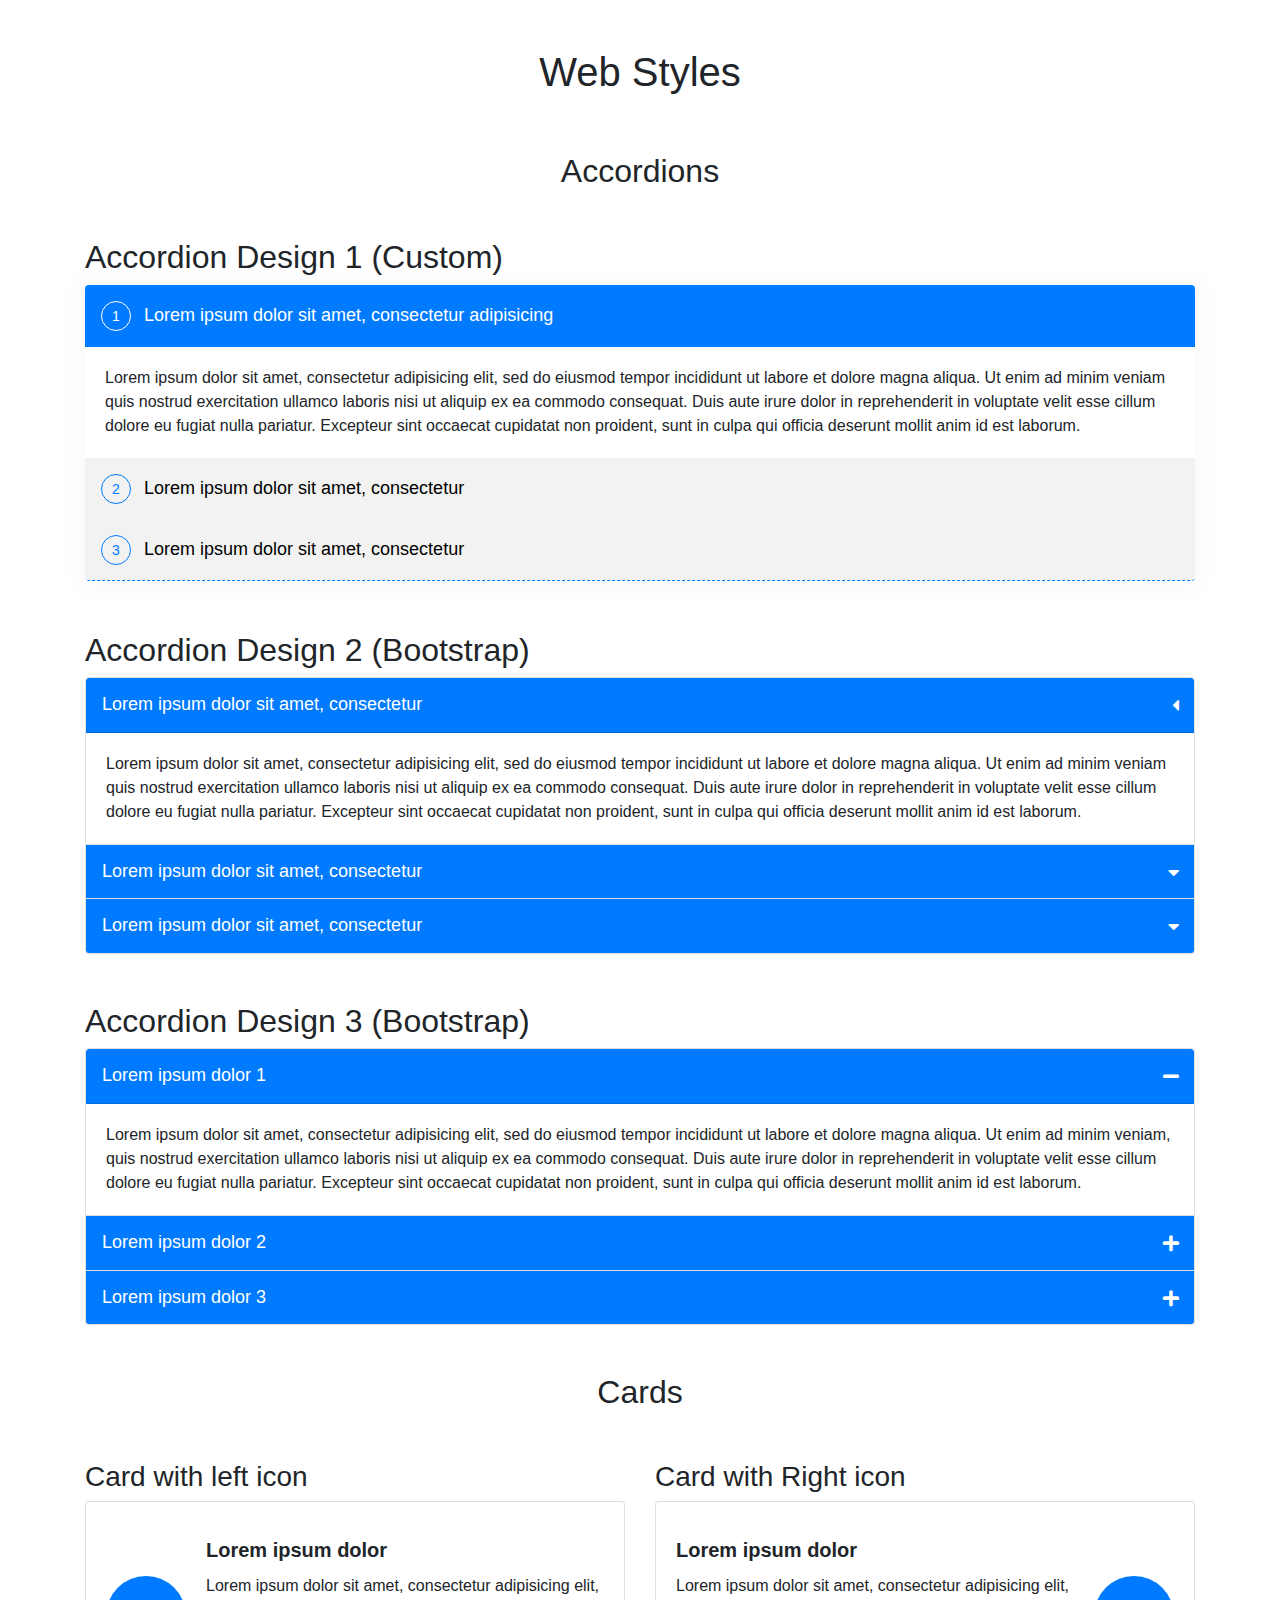
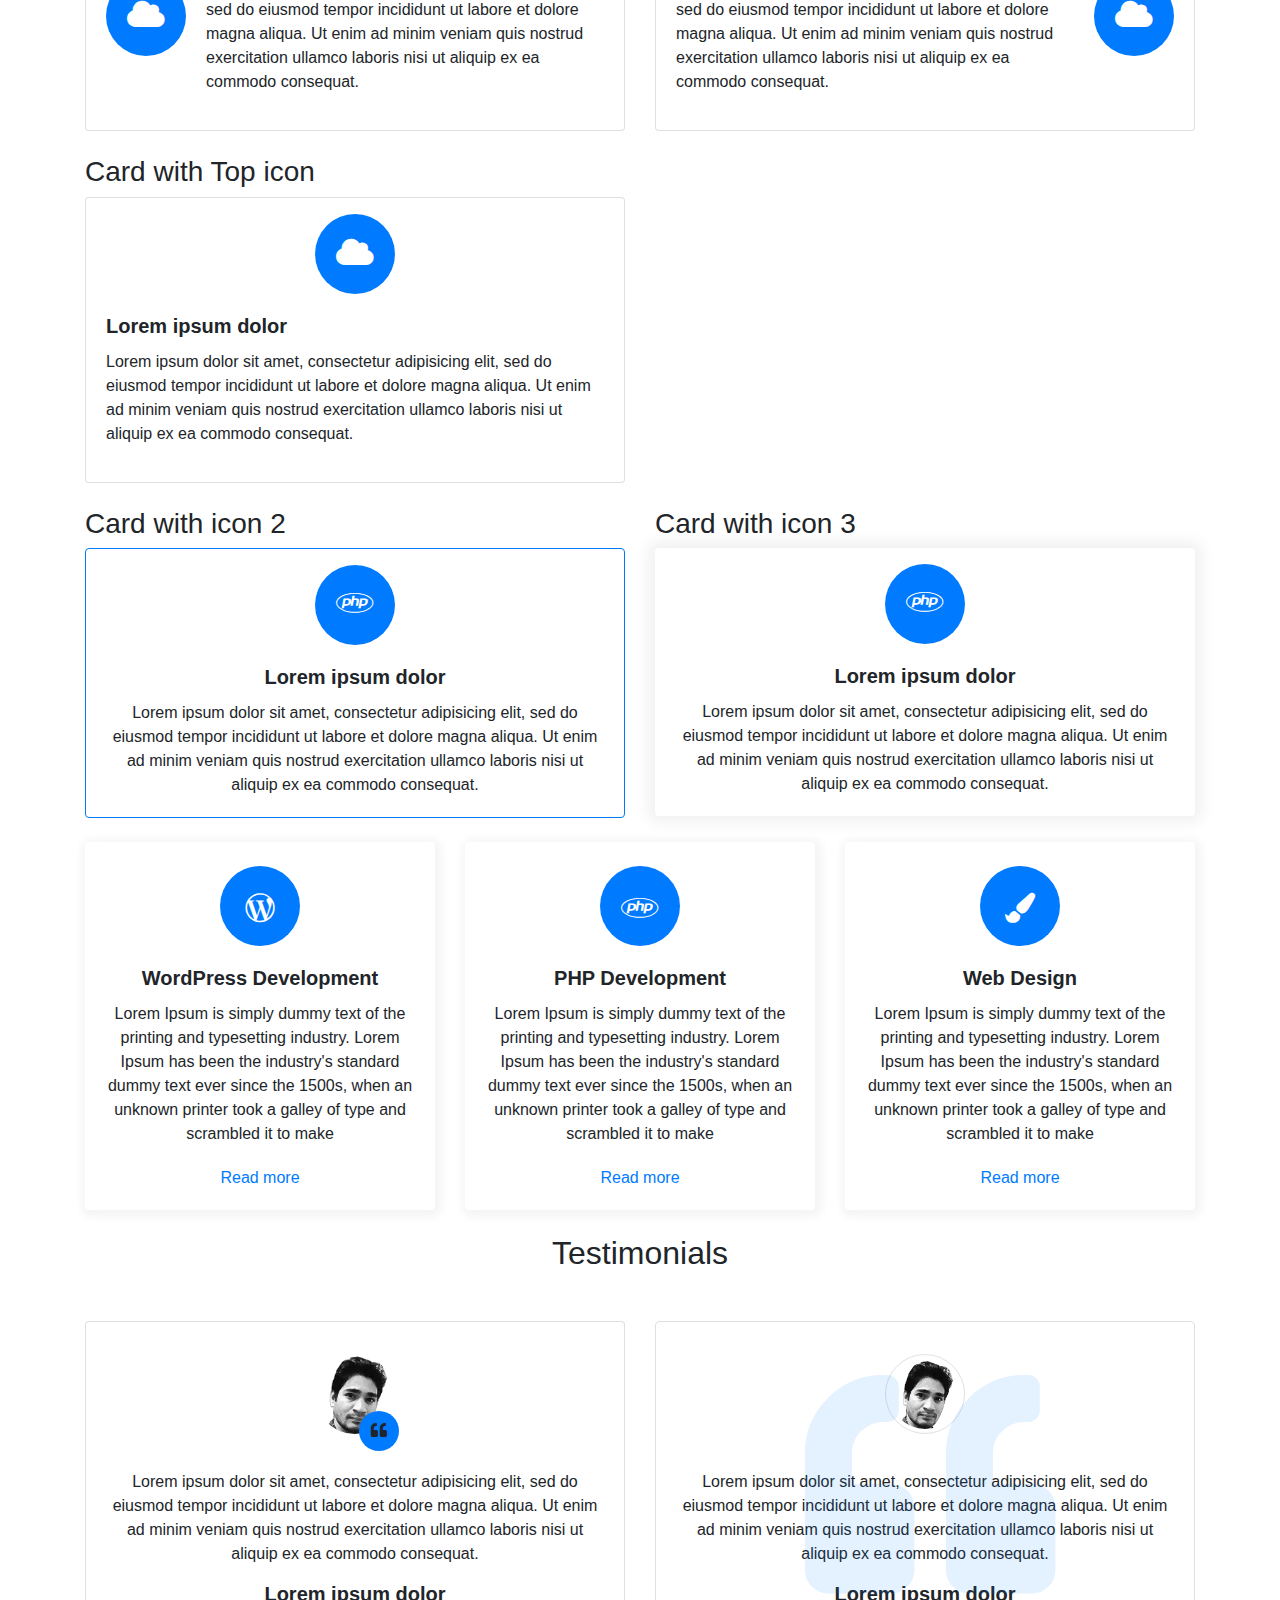
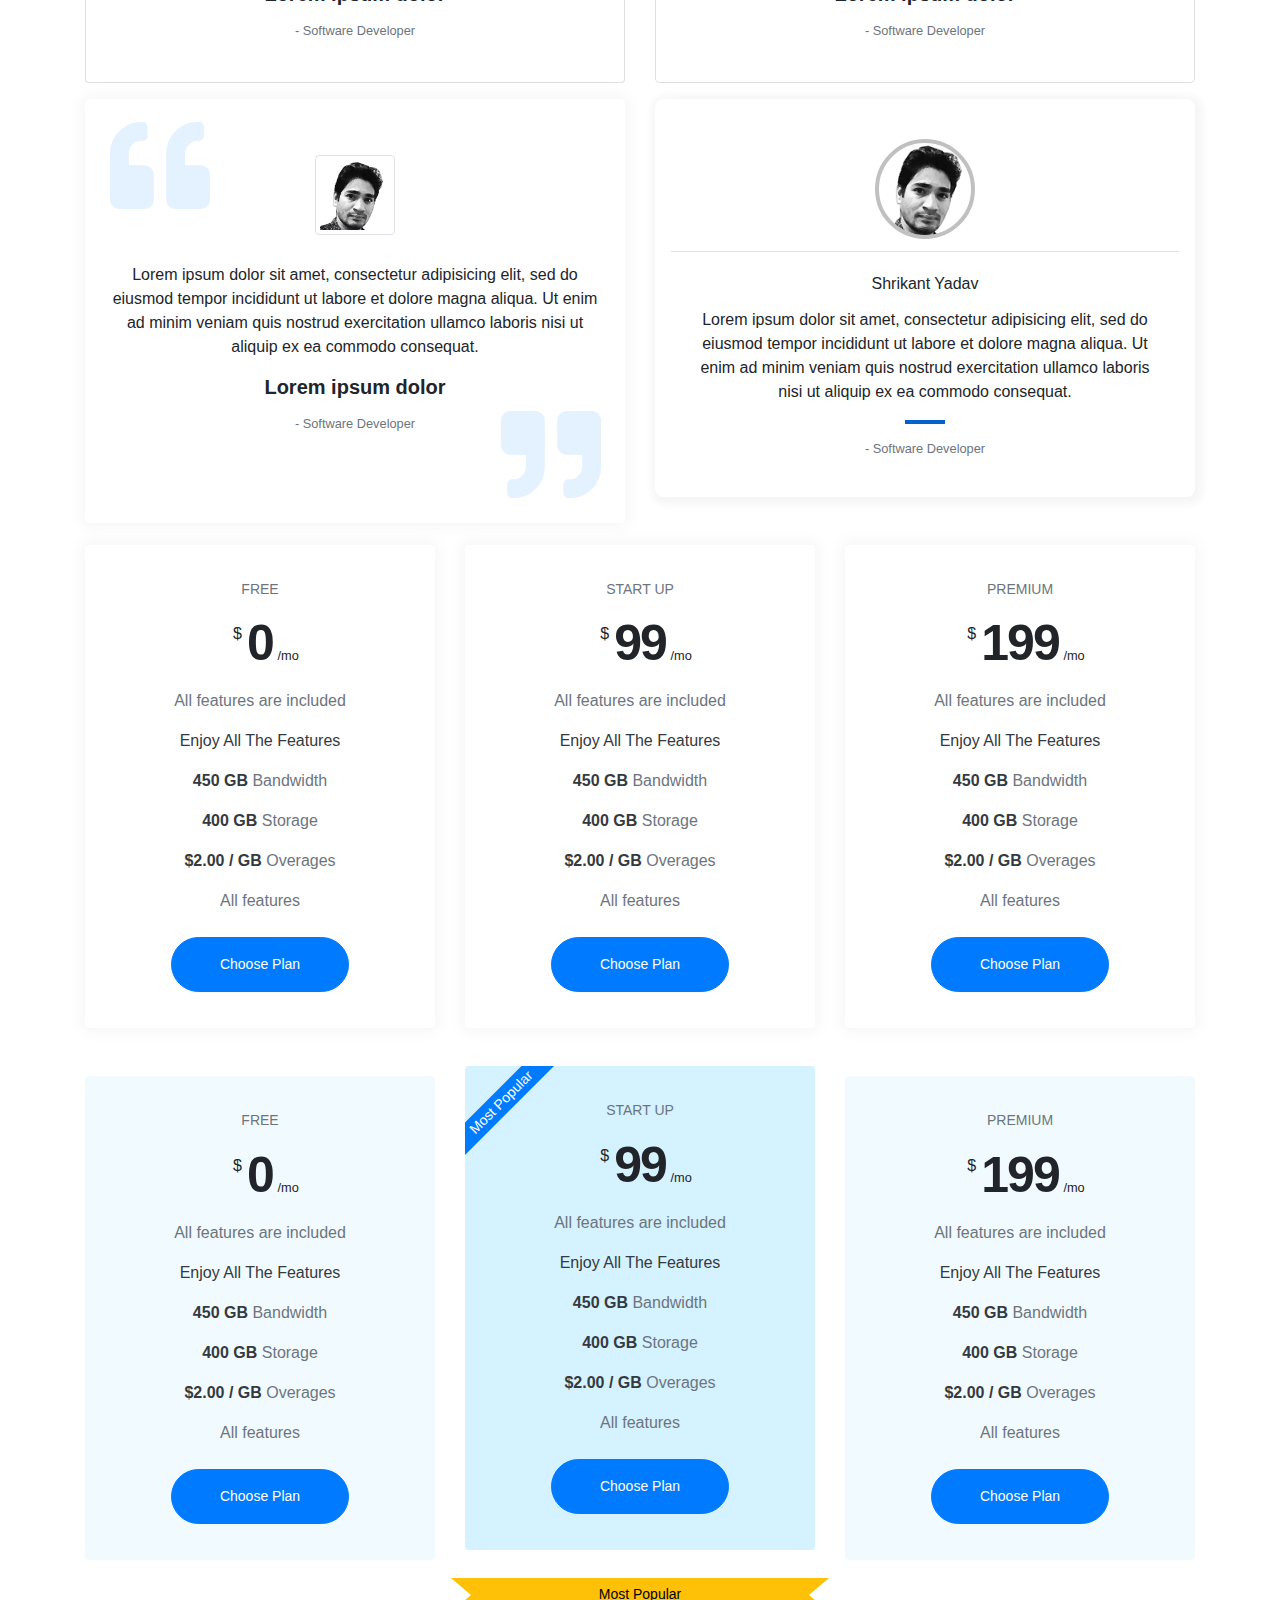
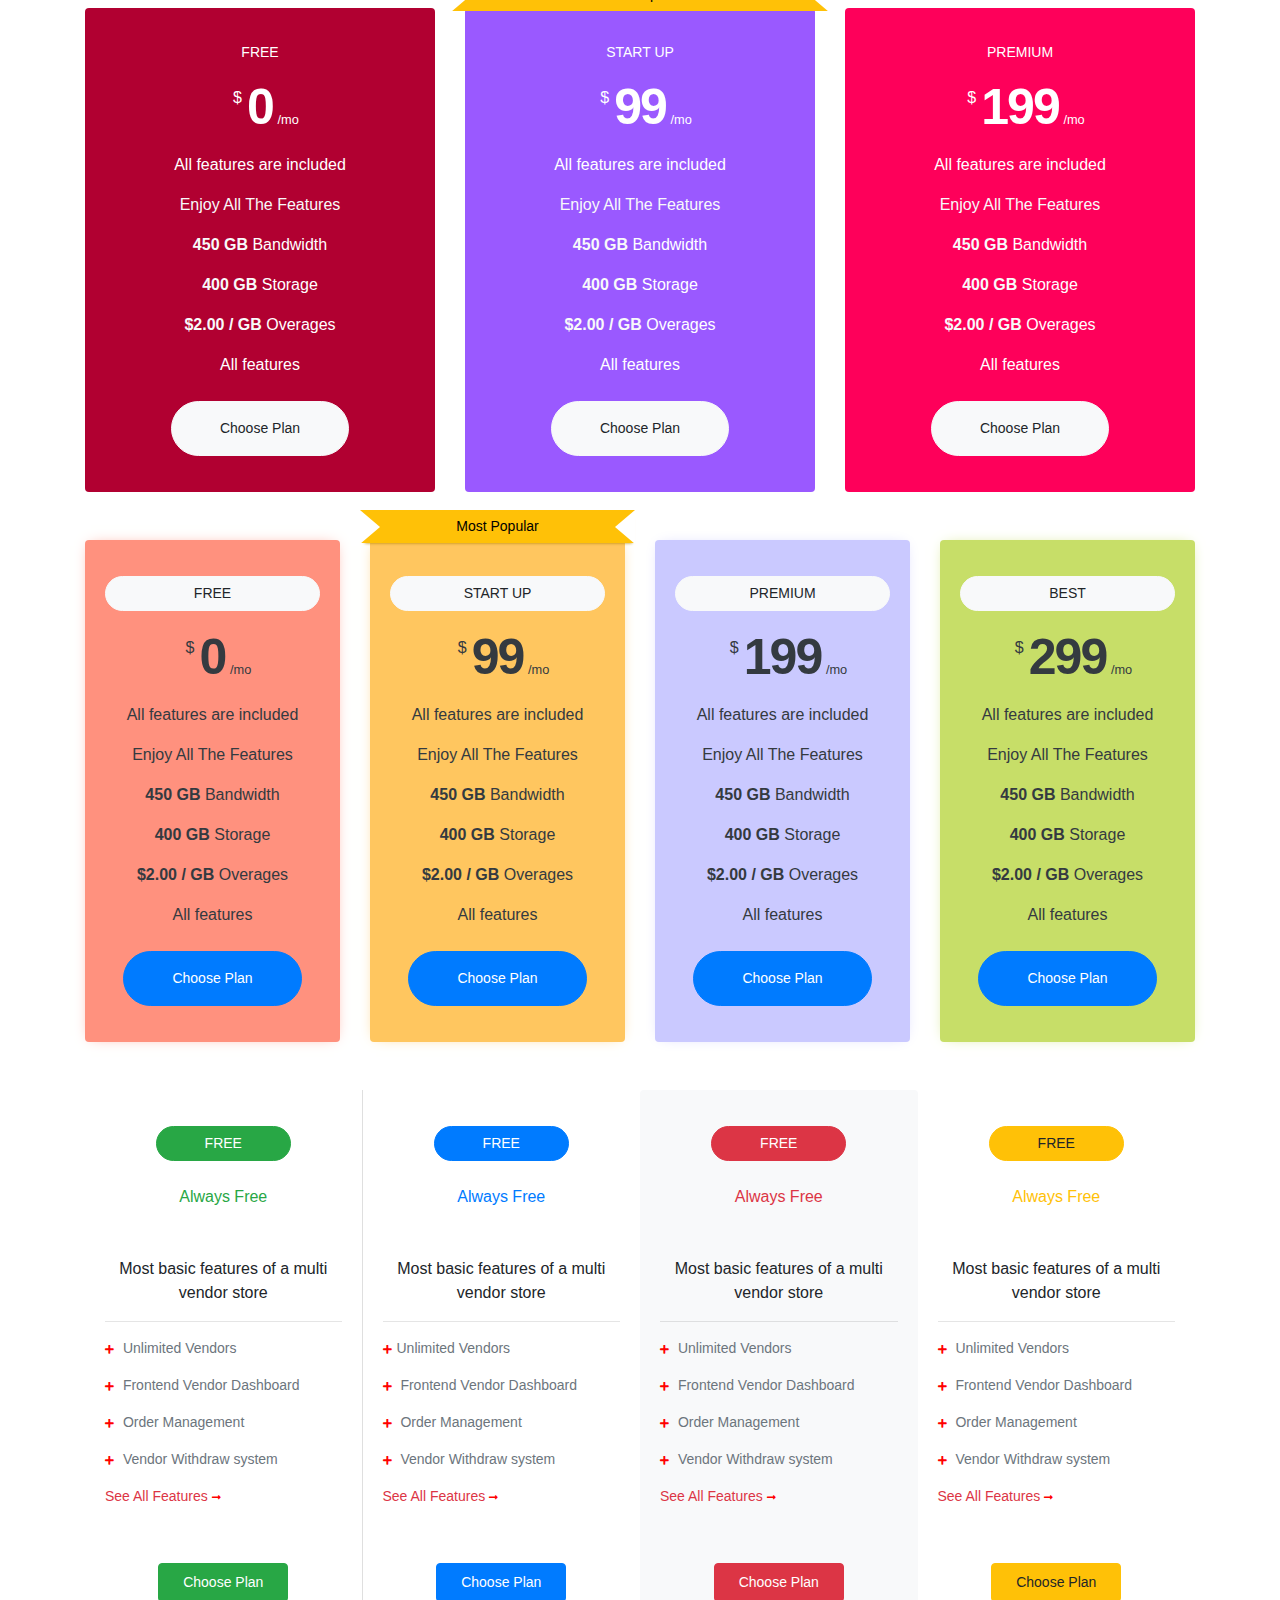
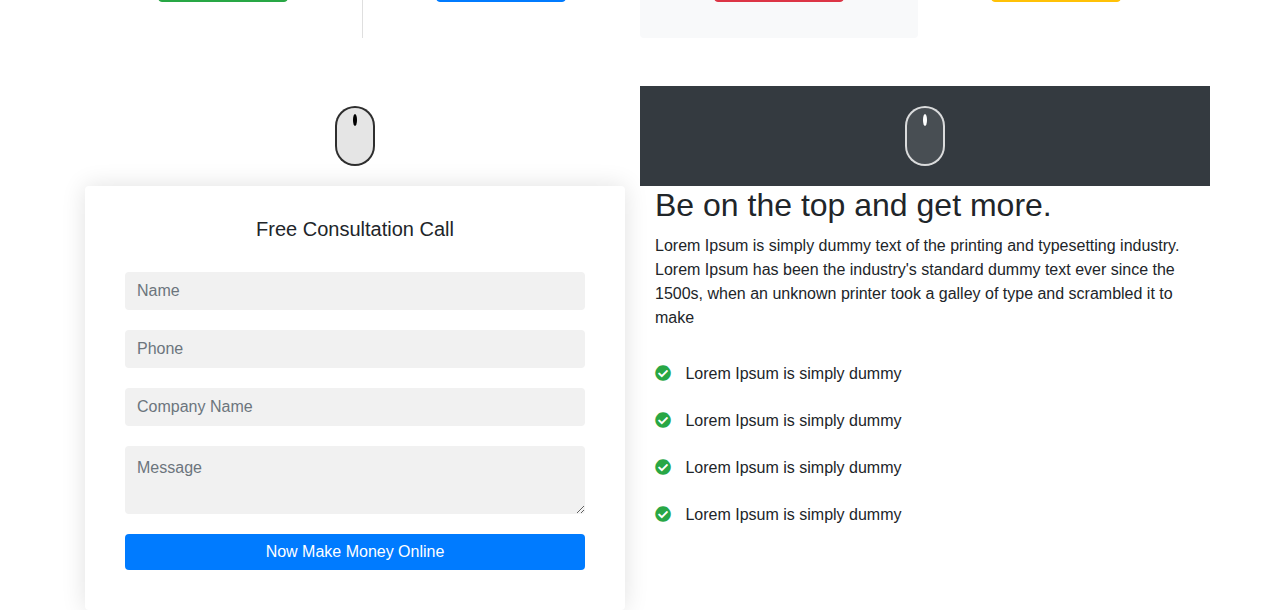
==== commit 94263390: "accordion 1 fixed" ====
--- a/index.html
+++ b/index.html
@@ -21,52 +21,59 @@
 <div class="container">
 	<div class="row">
 		<div class="col-12"><h2 class="text-center mb-5">Accordions</h2></div>
-		<div class="col-12 col-md-6">
+		<div class="col-12">
 
 			<h2>Accordion Design 1 (Custom)</h2>	
 
 			<!-- Accordion Start -->
 			<div class="accordion accordion_design1">
 
-				<!-- Card 1 Start -->
 				<div class="card">
-					<div class="card-header">
-						<h3><span class="card-count">1</span> <span class="card-title">Lorem ipsum dolor sit amet, consectetur adipisicing </span></h3>
-					</div>
-					<div class="card-body">
-						<p>Lorem ipsum dolor sit amet, consectetur adipisicing elit, sed do eiusmod tempor incididunt ut labore et dolore magna aliqua. Ut enim ad minim veniam, quis nostrud exercitation ullamco laboris nisi ut aliquip ex ea commodo consequat. Duis aute irure dolor in reprehenderit in voluptate velit esse. </p>
+					<div class="card-header p-0" role="tab" id="heading1">
+						<h3 class="m-0 position-relative">
+							<a class="p-3 d-block" href="#collapse_design11" data-toggle="collapse" data-parent="#accordion2" aria-expanded="true" aria-controls="collapse_design11"><span class="card-count">1</span> <span class="card-title">Lorem ipsum dolor sit amet, consectetur adipisicing </span> <i class="fas fa-caret-down position-absolute d-none"></i> <i class="fas fa-caret-left position-absolute d-none"></i></a>
+						</h3>
+					</div>
+					<div class="collapse show" id="collapse_design11" role="tabpanel" aria-labelledby="heading1" data-parent="#accordion2">
+					  	<div class="card-body">
+						  	<p class="m-0">Lorem ipsum dolor sit amet, consectetur adipisicing elit, sed do eiusmod tempor incididunt ut labore et dolore magna aliqua. Ut enim ad minim veniam quis nostrud exercitation ullamco laboris nisi ut aliquip ex ea commodo consequat. Duis aute irure dolor in reprehenderit in voluptate velit esse cillum dolore eu fugiat nulla pariatur. Excepteur sint occaecat cupidatat non proident, sunt in culpa qui officia deserunt mollit anim id est laborum.</p>
+					  	</div>	
 					</div>
 				</div>	
-				<!-- Card 1 End -->
-
-				<!-- Card 2 Start -->
-				<div class="card active">
-					<div class="card-header">
-						<h3><span class="card-count">1</span> <span class="card-title">Lorem ipsum dolor sit amet, consectetur adipisicing </span></h3>
-					</div>
-					<div class="card-body">
-						<p>Lorem ipsum dolor sit amet, consectetur adipisicing elit, sed do eiusmod tempor incididunt ut labore et dolore magna aliqua. Ut enim ad minim veniam, quis nostrud exercitation ullamco laboris nisi ut aliquip ex ea commodo consequat. Duis aute irure dolor in reprehenderit in voluptate velit esse. </p>
-					</div>
-				</div>	
-				<!-- Card 2 End -->
-
-				<!-- Card 3 Start -->
+
+			
 				<div class="card">
-					<div class="card-header">
-						<h3><span class="card-count">1</span> <span class="card-title">Lorem ipsum dolor sit amet, consectetur adipisicing </span></h3>
-					</div>
-					<div class="card-body">
-						<p>Lorem ipsum dolor sit amet, consectetur adipisicing elit, sed do eiusmod tempor incididunt ut labore et dolore magna aliqua. Ut enim ad minim veniam, quis nostrud exercitation ullamco laboris nisi ut aliquip ex ea commodo consequat. Duis aute irure dolor in reprehenderit in voluptate velit esse. </p>
-					</div>
-				</div>
-				<!-- Card 3 End -->
+					<div class="card-header p-0" role="tab" id="heading2">
+					 	<h4 class="m-0 md-accordion-0 position-relative">
+							<a class="p-3 collapsed d-block" href="#collapse_design12" data-toggle="collapse" data-parent="#accordion2" aria-expanded="false" aria-controls="collapse_design12"><span class="card-count">2</span> Lorem ipsum dolor sit amet, consectetur <i class="fas fa-caret-down position-absolute d-none"></i> <i class="fas fa-caret-left position-absolute d-none"></i></a>
+						</h4>
+					</div>
+					<div class="collapse " id="collapse_design12" role="tabpanel" aria-labelledby="heading2" data-parent="#accordion2">
+					  	<div class="card-body">
+							<p class="m-0">Lorem ipsum dolor sit amet, consectetur adipisicing elit, sed do eiusmod tempor incididunt ut labore et dolore magna aliqua. Ut enim ad minim veniam quis nostrud exercitation ullamco laboris nisi ut aliquip ex ea commodo consequat. Duis aute irure dolor in reprehenderit in voluptate velit esse cillum dolore eu fugiat nulla pariatur. Excepteur sint occaecat cupidatat non proident, sunt in culpa qui officia deserunt mollit anim id est laborum.</p>
+						</div>	
+					</div>
+				</div>
+			
+				<div class="card">
+					<div class="card-header p-0" role="tab" id="heading3">
+						<h4 class="m-0 position-relative">
+							<a class="p-3 collapsed d-block" href="#collapse_design13" data-toggle="collapse" data-parent="#accordion2" aria-expanded="false" aria-controls="collapse_design13"><span class="card-count">3</span> Lorem ipsum dolor sit amet, consectetur <i class="fas fa-caret-down position-absolute d-none"></i> <i class="fas fa-caret-left position-absolute d-none"></i></a>
+						</h4>	
+					</div>
+					<div class="collapse " id="collapse_design13" role="tabpanel" aria-labelledby="heading3" data-parent="#accordion2">
+					  	<div class="card-body">
+							<p class="m-0">Lorem ipsum dolor sit amet, consectetur adipisicing elit, sed do eiusmod tempor incididunt ut labore et dolore magna aliqua. Ut enim ad minim veniam quis nostrud exercitation ullamco laboris nisi ut aliquip ex ea commodo consequat. Duis aute irure dolor in reprehenderit in voluptate velit esse cillum dolore eu fugiat nulla pariatur. Excepteur sint occaecat cupidatat non proident, sunt in culpa qui officia deserunt mollit anim id est laborum.</p>
+						</div>	
+					</div>
+				</div>
 
 			</div>
 			<!-- Accordion End -->
 
 		</div>
 
-		<div class="col-12 col-md-6">
+		<div class="col-12">
 			<h2>Accordion Design 2 (Bootstrap)</h2>
 
 			<!-- Accordion Start -->
@@ -115,7 +122,7 @@
 						
 		</div>
 
-		<div class="col-12 col-md-6">
+		<div class="col-12">
 			<h2>Accordion Design 3 (Bootstrap)</h2>
 			<!-- Accordion Start  -->
 			<div class="accordion accordion_design3 mb-5" id="accordion3" role="tablist" aria-multiselectable="true">
@@ -259,6 +266,7 @@
 	</div>
 	<!-- Row End -->
 
+
 	<!-- Row Start -->
 	<div class="row">
 
@@ -365,6 +373,21 @@
 			</div>
 			<!-- Card End -->
 		</div>
+
+		<div class="col-12 col-md-6">
+			<div class="card card_team1 text-center mb-5">
+				<div class="card-header bg-white">
+					<div class="img_circle"><img src="images/user_logo.png" class="images"></div>
+				</div>
+					<div class="card-body">
+						<div class="card-title"> Shrikant Yadav </div>
+						<p class="card-text mb-3">Lorem ipsum dolor sit amet, consectetur adipisicing elit, sed do eiusmod tempor incididunt ut labore et dolore magna aliqua. Ut enim ad minim veniam quis nostrud exercitation ullamco laboris nisi ut aliquip ex ea commodo consequat.</p>
+						<div class="separator"></div>	
+						<small class="designation text-muted">- Software Developer</small>
+					</div>
+			</div>
+		</div>
+
 	</div>
 	<!-- Row End -->
 
@@ -783,21 +806,7 @@
 	<!-- Pricing Table 5 -->
 
 	<div class="mb-5"></div>
-	<!-- Row Start -->
-	<div class="row">
-		<div class="col-12 col-md-6">
-			<div class="card card_team1 text-center mb-5">
-				<div class="card-header bg-white">
-					<div class="img_circle"><img src="images/user_logo.png" class="images"></div>
-				</div>
-					<div class="card-body">
-						<div class="card-title"> Shrikant Yadav </div>
-						<div class="separator"></div>	
-						<small class="designation text-muted">- Software Developer</small>
-					</div>
-			</div>
-		</div>
-	</div>
+
 
 	<!-- Row Start -->
 	<div class="row">
--- a/webstyle.css
+++ b/webstyle.css
@@ -2,7 +2,7 @@
 /*      Created By: Shrikant Yadav              */  
 /*      Contact: shrikant9907@gmail.com         */
 /*      Web Developer and Desinger              */ 
-/*      Version: 1.2.0                          */    
+/*      Version: 1.5.1                          */    
  
 * {
     outline: none !important; 
@@ -1608,7 +1608,7 @@
 
 .accordion_design1 .card {
     border:none;
-    border-bottom: 1px dashed #FF9671;
+    border-bottom: 1px dashed #007bff;
 	border-radius: 4px;
 }
  
@@ -1620,7 +1620,7 @@
 
 .accordion_design1 .card-header .card-count {
     border-radius: 100%;
-    border: 1px solid #FF9671;
+    border: 1px solid #ffffff;
     width: 30px;
     display: inline-block;
     text-align: center;
@@ -1628,10 +1628,28 @@
     font-size: 14px;
     margin-right: 8px;
     height: 30px;
+    color: #ffffff;
 }
 
 .accordion_design1 .card-header .card-title {
     font-weight: normal;
+}
+
+.accordion_design1 .card-header a {
+    text-decoration: none;
+    background: #007bff;
+    color: #ffffff;
+    font-weight: normal;
+}
+
+.accordion_design1 .card-header a.collapsed {
+    background: #f2f2f2;
+    color: #000;
+}
+
+.accordion_design1 .card-header a.collapsed .card-count {
+    border-color: #007bff;
+    color: #007bff;
 }
 
 .accordion_design1 .card-header h2, 
@@ -1641,24 +1659,6 @@
     margin: 0px;
     font-size: 18px;
     line-height: 22px;
-}
-
-.accordion_design1 .card-body {
-	padding: 20px 15px;
-	display: none;
-}
-
-.accordion_design1 .card-body p {
-	margin: 0px;
-}
-
-.accordion_design1 .card.active .card-header {
-	background-color: #007bff;
-	color:#ffffff;
-}
-
-.accordion_design1 .card.active .card-body {
-	display:block;
 }
 
 .accordion_design1 .card.active .card-header .card-count  {
@@ -2335,4 +2335,20 @@
 
 .scrolled .text-white {
     color:#343a40;
-} +} 
+
+
+/*Footer*/
+.footer_style1 ul {
+    padding: 0;
+    list-style: none;
+}
+
+.footer_style1 ul li {
+    padding: 5px 0;
+}
+
+.footer_style1 ul li a {
+    text-decoration: none;
+    color: #212121;
+}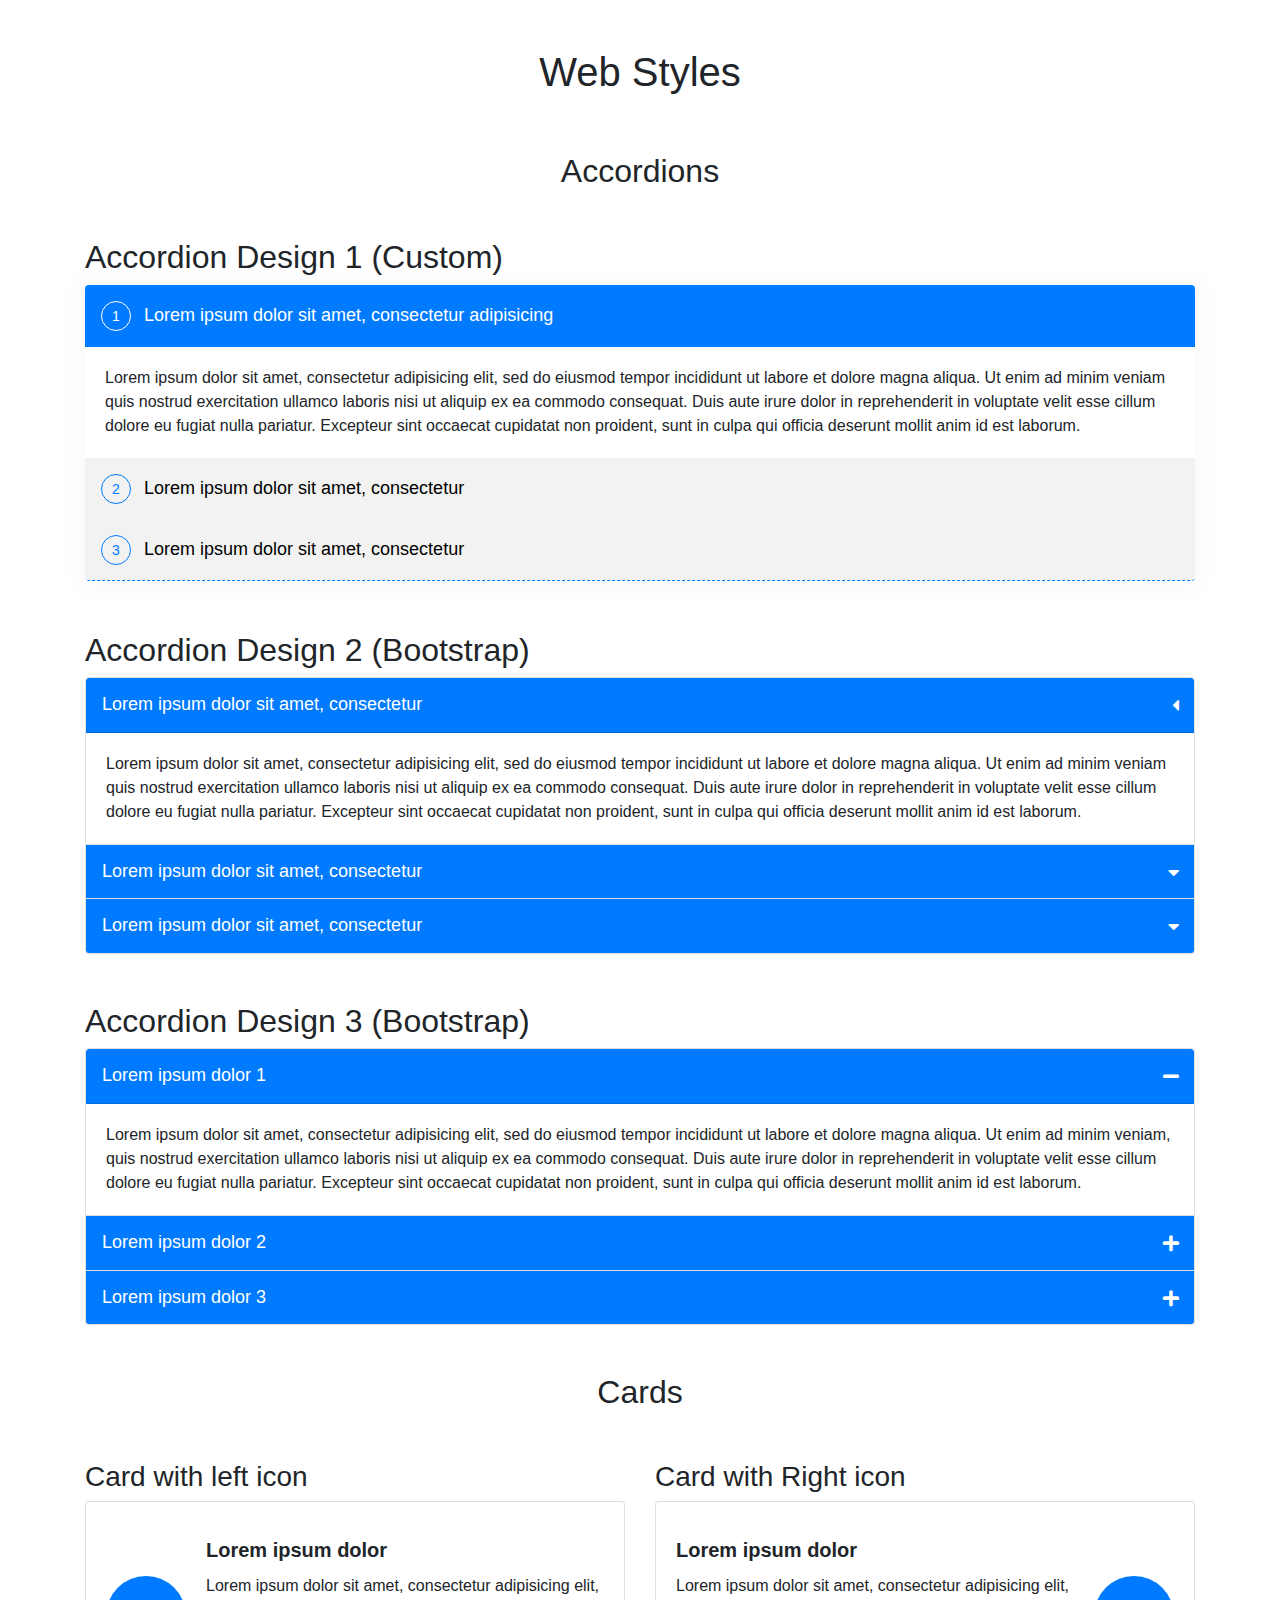
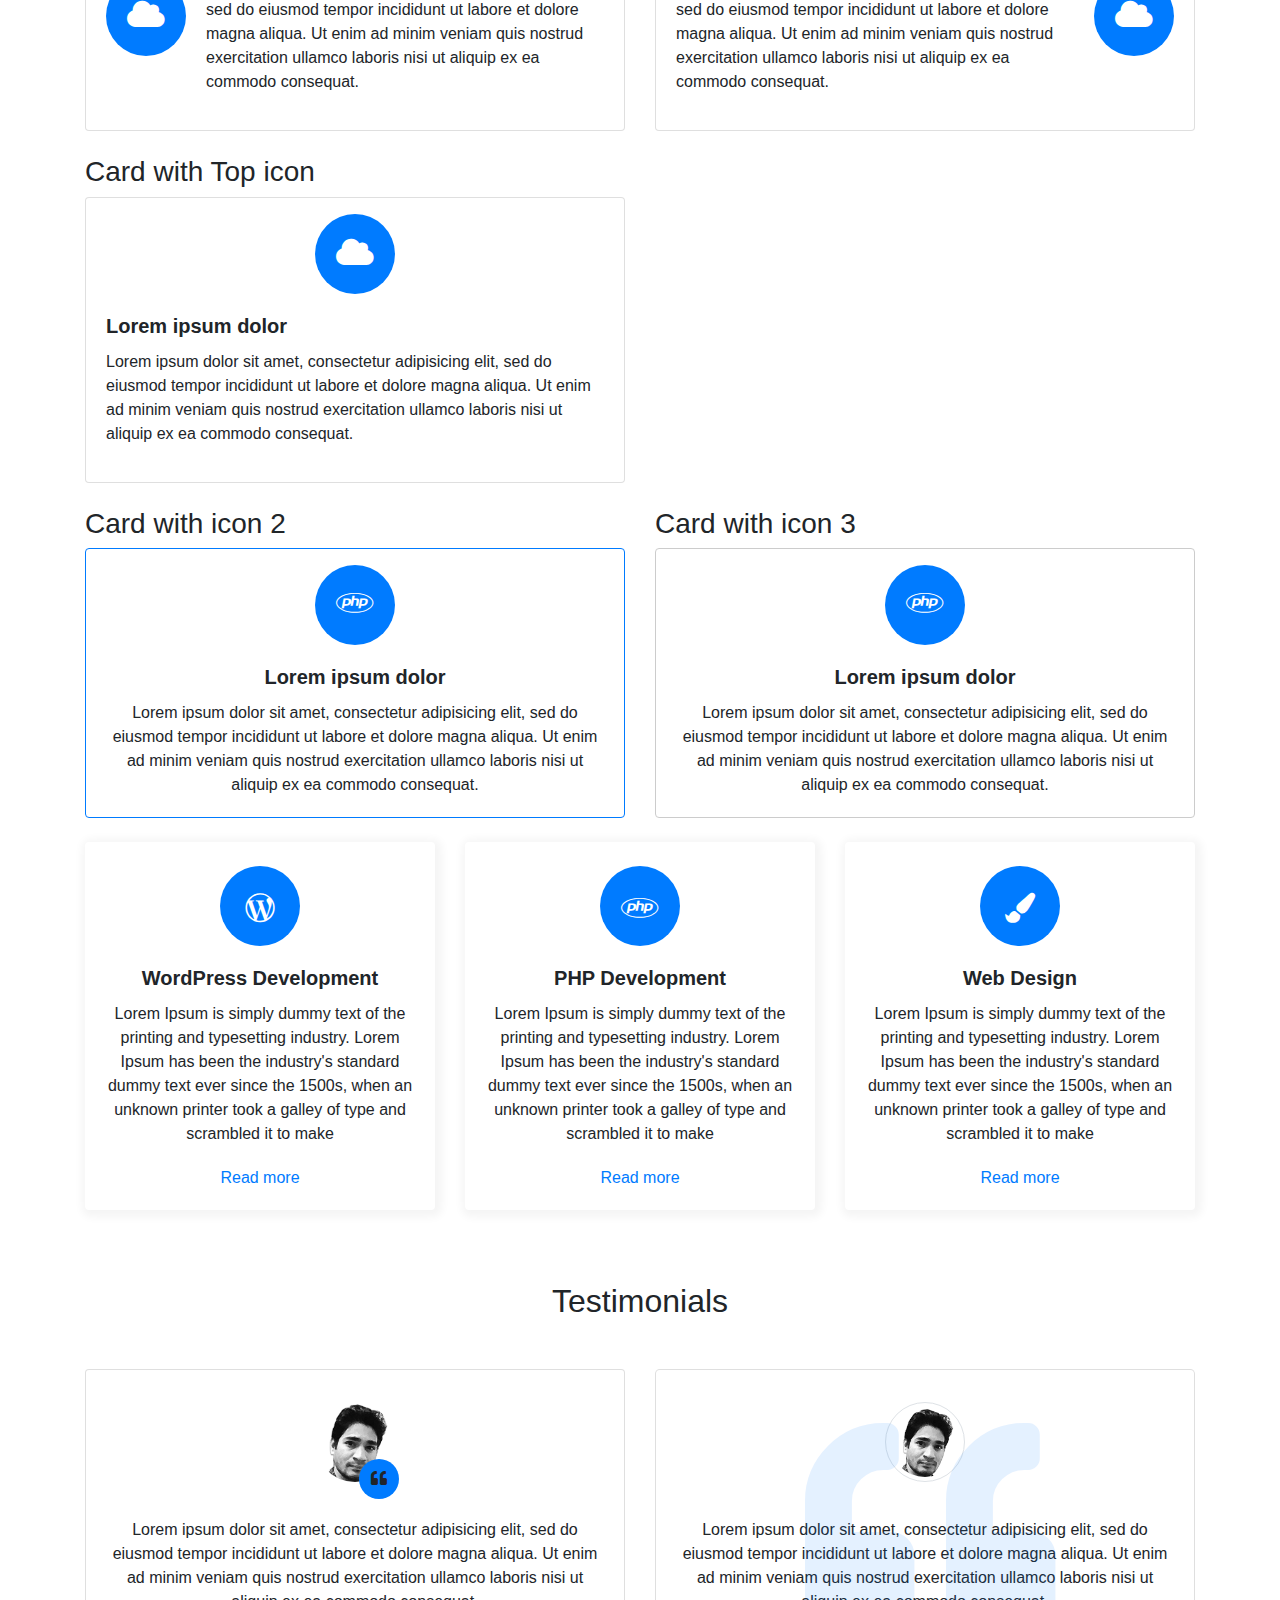
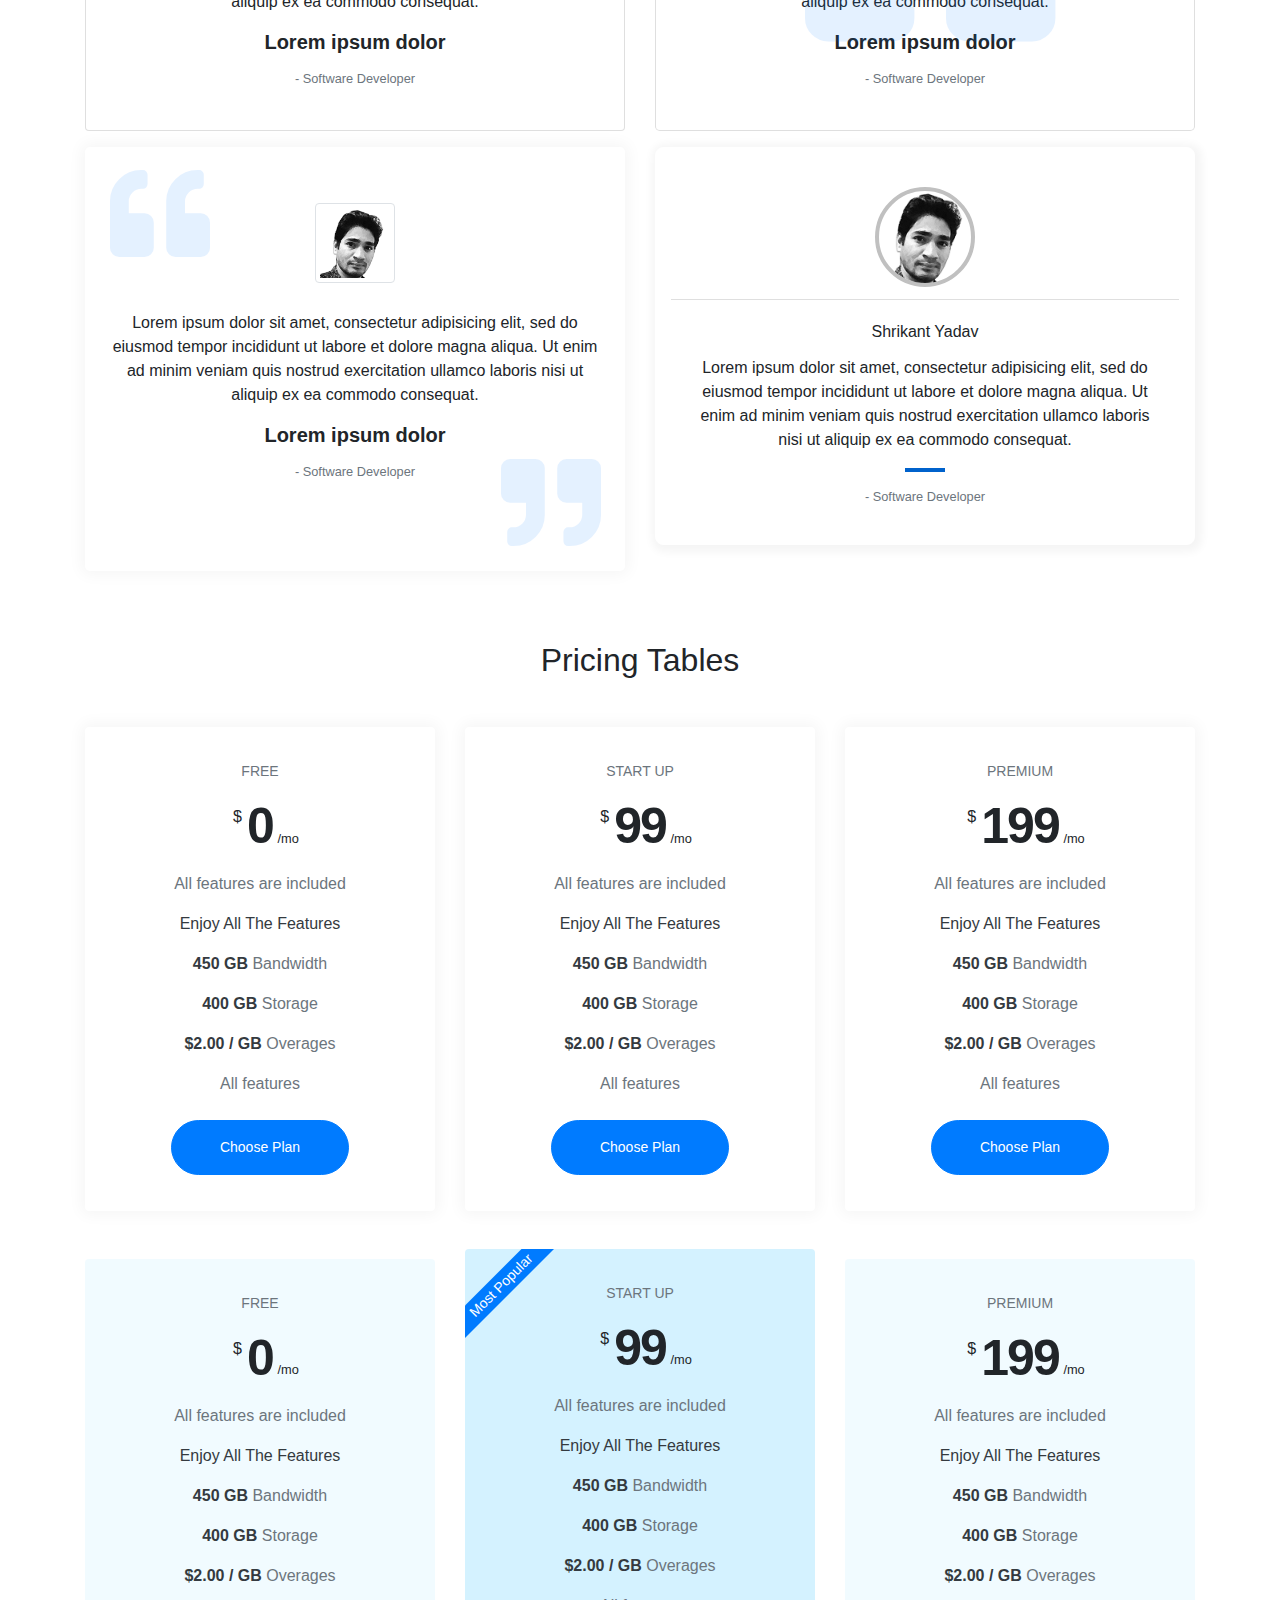
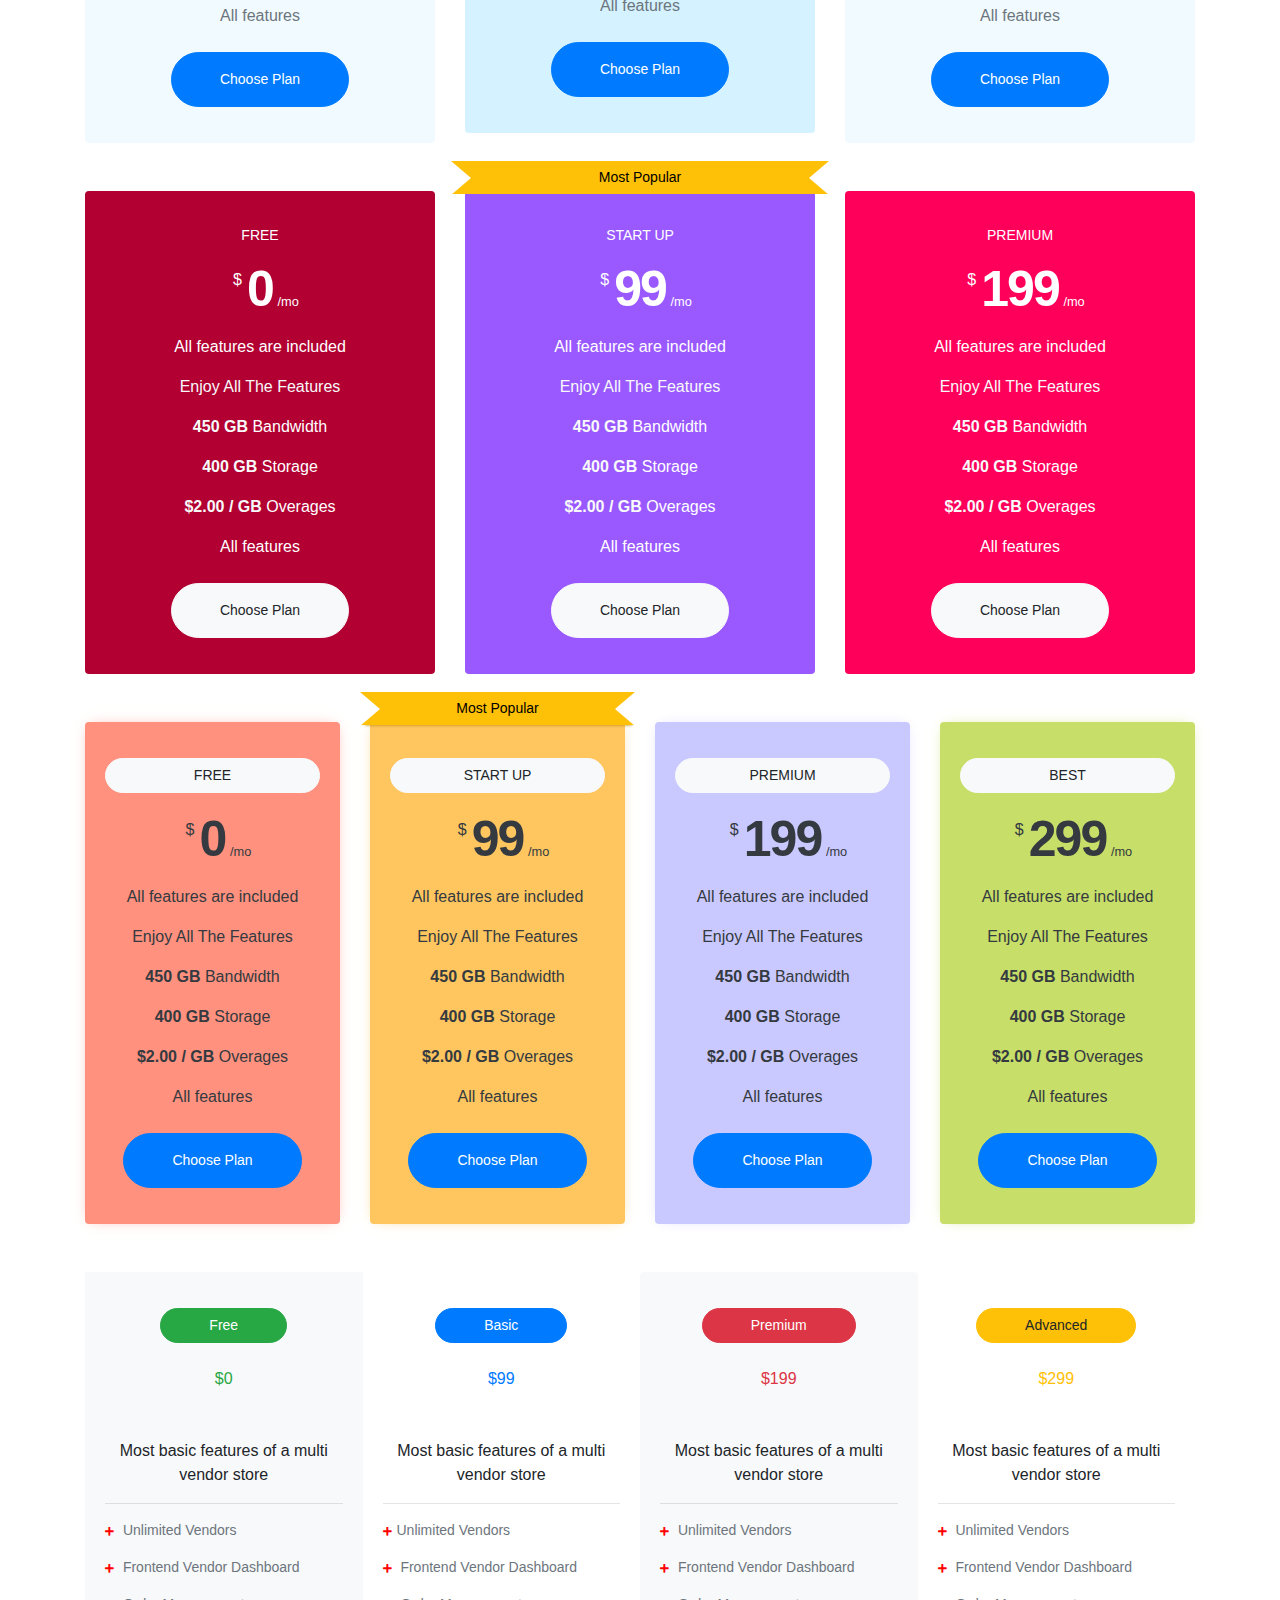
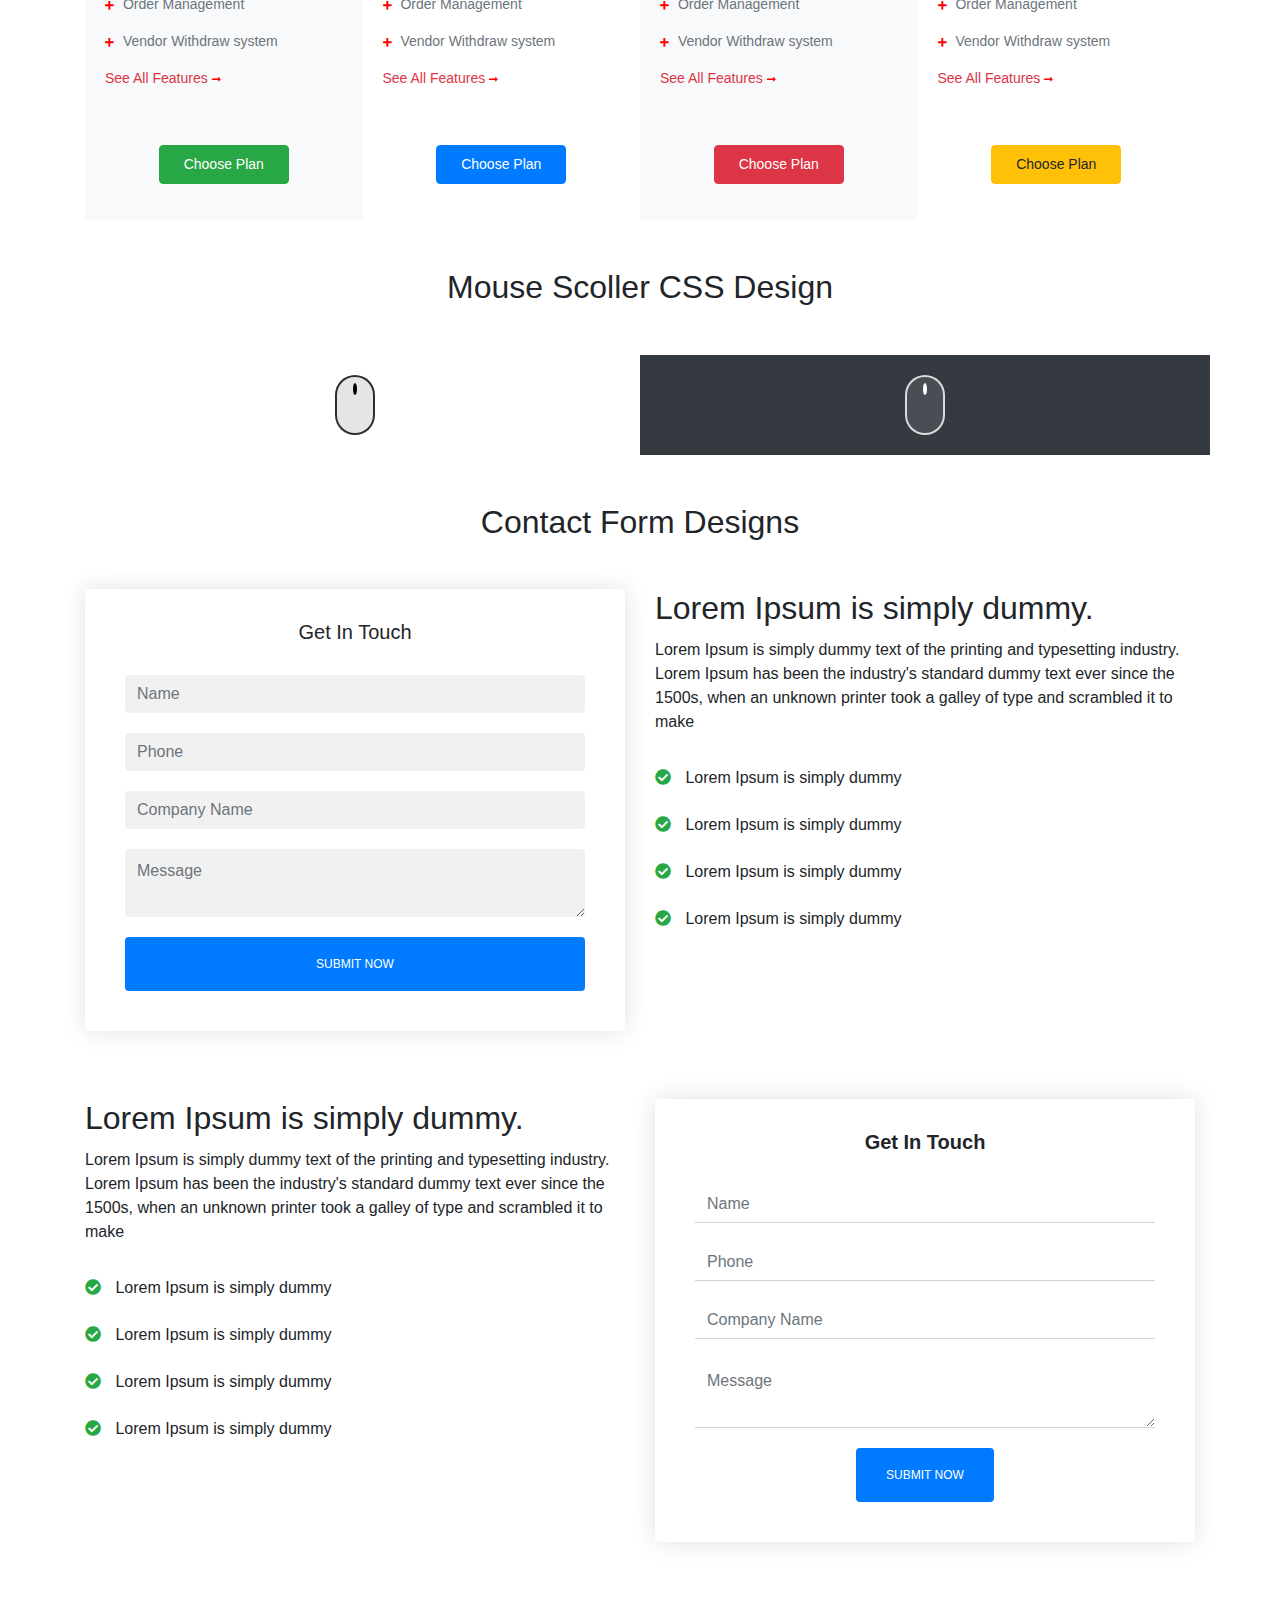
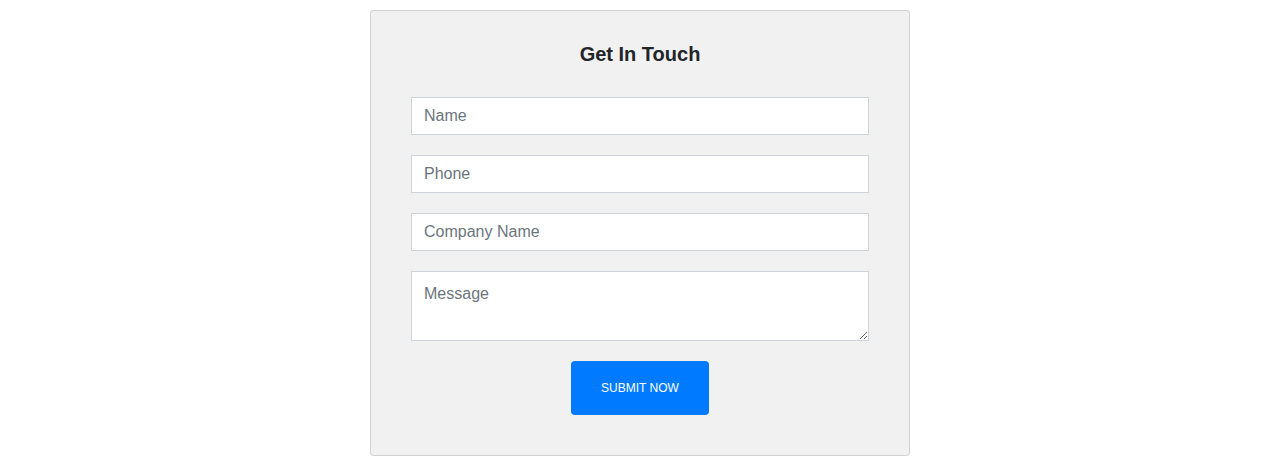
==== commit 049ec687: "contact forms added" ====
--- a/index.html
+++ b/index.html
@@ -313,6 +313,8 @@
     </div>
     <!-- Row End -->
 
+    <div class="mb-5"></div>
+
 	<!-- Row Start -->
 	<div class="row">
 		<div class="col-12"><h2 class="text-center mb-5">Testimonials</h2></div>
@@ -391,14 +393,21 @@
 	</div>
 	<!-- Row End -->
 
+	<div class="mb-5"></div>
+
+
 	<!-- Row Start -->
 	<div class="row">
+
+		<div class="col-12"><h2 class="text-center mb-5">Pricing Tables</h2></div>
+
 		<div class="col">
+
 			<!-- Card Start -->
 			<div class="card border-0 py-3  text-center pricing_card1 mb-5 mb-lg-0">
 				<div class="card-body">
 				<h5 class="card-title text-muted text-uppercase  mb-3">Free</h5>
-				<h6 class="card-price  position-relative mb-3"><small class="symbol position-absolute">$</small><span class="price font-weigth-bold">0</span><small class="period position-absolute">/mo</small></h6>
+				<h6 class="card-price  position-relative mb-3"><small class="symbol position-absolute">$</small><span class="price font-weight-bold">0</span><small class="period position-absolute">/mo</small></h6>
 				<ul class="list-group list-unstyled text-muted  mb-2">
 					<li class="pb-3">All features are included</li>
 					<li class="text-dark pb-3">Enjoy All The Features</li>
@@ -420,7 +429,7 @@
 			<div class="card border-0 py-3 text-center pricing_card1 mb-5 mb-lg-0">
 				<div class="card-body">
 				<h5 class="card-title text-muted text-uppercase  mb-3">Start Up</h5>
-				<h6 class="card-price  position-relative mb-3"><small class="symbol position-absolute">$</small><span class="price font-weigth-bold">99</span><small class="period position-absolute">/mo</small></h6>
+				<h6 class="card-price  position-relative mb-3"><small class="symbol position-absolute">$</small><span class="price font-weight-bold">99</span><small class="period position-absolute">/mo</small></h6>
 				<ul class="list-group list-unstyled text-muted  mb-2">
 					<li class="pb-3">All features are included</li>
 					<li class="text-dark pb-3">Enjoy All The Features</li>
@@ -442,7 +451,7 @@
 			<div class="card border-0 py-3 text-center pricing_card1 mb-5 mb-lg-0">
 				<div class="card-body">
 				<h5 class="card-title text-muted text-uppercase  mb-3">Premium</h5>
-				<h6 class="card-price  position-relative mb-3"><small class="symbol position-absolute">$</small><span class="price font-weigth-bold">199</span><small class="period position-absolute">/mo</small></h6>
+				<h6 class="card-price  position-relative mb-3"><small class="symbol position-absolute">$</small><span class="price font-weight-bold">199</span><small class="period position-absolute">/mo</small></h6>
 				<ul class="list-group list-unstyled text-muted  mb-2">
 					<li class="pb-3">All features are included</li>
 					<li class="text-dark pb-3">Enjoy All The Features</li>
@@ -469,7 +478,7 @@
 					<div class="card py-3 text-center pricing_card2 mb-5 mb-lg-0">
 					  <div class="card-body">
 						<h5 class="card-title text-muted text-uppercase  mb-3">Free</h5>
-						<h6 class="card-price  position-relative mb-3"><small class="symbol position-absolute">$</small><span class="price font-weigth-bold">0</span><small class="period position-absolute">/mo</small></h6>
+						<h6 class="card-price  position-relative mb-3"><small class="symbol position-absolute">$</small><span class="price font-weight-bold">0</span><small class="period position-absolute">/mo</small></h6>
 						<ul class="list-group list-unstyled text-muted  mb-2">
 						  <li class="pb-3">All features are included</li>
 						  <li class="text-dark pb-3">Enjoy All The Features</li>
@@ -492,7 +501,7 @@
 						<span class="popular">Most Popular</span>
 					  <div class="card-body">
 						<h5 class="card-title text-muted text-uppercase  mb-3">Start Up</h5>
-						<h6 class="card-price  position-relative mb-3"><small class="symbol position-absolute">$</small><span class="price font-weigth-bold">99</span><small class="period position-absolute">/mo</small></h6>
+						<h6 class="card-price  position-relative mb-3"><small class="symbol position-absolute">$</small><span class="price font-weight-bold">99</span><small class="period position-absolute">/mo</small></h6>
 						<ul class="list-group list-unstyled text-muted  mb-2">
 						  <li class="pb-3">All features are included</li>
 						  <li class="text-dark pb-3">Enjoy All The Features</li>
@@ -514,7 +523,7 @@
 					<div class="card py-3 text-center pricing_card2 mb-5 mb-lg-0">
 					  <div class="card-body">
 						<h5 class="card-title text-muted text-uppercase  mb-3">Premium</h5>
-						<h6 class="card-price  position-relative mb-3"><small class="symbol position-absolute">$</small><span class="price font-weigth-bold">199</span><small class="period position-absolute">/mo</small></h6>
+						<h6 class="card-price  position-relative mb-3"><small class="symbol position-absolute">$</small><span class="price font-weight-bold">199</span><small class="period position-absolute">/mo</small></h6>
 						<ul class="list-group list-unstyled text-muted  mb-2">
 						  <li class="pb-3">All features are included</li>
 						  <li class="text-dark pb-3">Enjoy All The Features</li>
@@ -543,7 +552,7 @@
 				<div class="card py-3 text-center pricing_card3 mb-5 mb-lg-0 text-white">
 				  <div class="card-body">
 					<h5 class="card-title  text-uppercase  mb-3">Free</h5>
-					<h6 class="card-price  position-relative mb-3"><small class="symbol position-absolute">$</small><span class="price font-weigth-bold">0</span><small class="period position-absolute">/mo</small></h6>
+					<h6 class="card-price  position-relative mb-3"><small class="symbol position-absolute">$</small><span class="price font-weight-bold">0</span><small class="period position-absolute">/mo</small></h6>
 					<ul class="list-group list-unstyled   mb-2">
 					  <li class="pb-3">All features are included</li>
 					  <li class="text-light pb-3">Enjoy All The Features</li>
@@ -566,7 +575,7 @@
 					<span class="popular">Most Popular</span>
 				  <div class="card-body">
 					<h5 class="card-title  text-uppercase  mb-3">Start Up</h5>
-					<h6 class="card-price  position-relative mb-3"><small class="symbol position-absolute">$</small><span class="price font-weigth-bold">99</span><small class="period position-absolute">/mo</small></h6>
+					<h6 class="card-price  position-relative mb-3"><small class="symbol position-absolute">$</small><span class="price font-weight-bold">99</span><small class="period position-absolute">/mo</small></h6>
 					<ul class="list-group list-unstyled   mb-2">
 					  <li class="pb-3">All features are included</li>
 					  <li class="text-light pb-3">Enjoy All The Features</li>
@@ -588,7 +597,7 @@
 				<div class="card py-3 text-center pricing_card3 mb-5 mb-lg-0  text-white">
 				  <div class="card-body">
 					<h5 class="card-title  text-uppercase  mb-3">Premium</h5>
-					<h6 class="card-price  position-relative mb-3"><small class="symbol position-absolute">$</small><span class="price font-weigth-bold">199</span><small class="period position-absolute">/mo</small></h6>
+					<h6 class="card-price  position-relative mb-3"><small class="symbol position-absolute">$</small><span class="price font-weight-bold">199</span><small class="period position-absolute">/mo</small></h6>
 					<ul class="list-group list-unstyled   mb-2">
 					  <li class="pb-3">All features are included</li>
 					  <li class="text-light pb-3">Enjoy All The Features</li>
@@ -617,7 +626,7 @@
 				<div class="card py-3 text-center pricing_card4 mb-5 mb-lg-0 text-dark">
 					<div class="card-body">
 					<h5 class="card-title text-uppercase mb-3 btn btn-light rounded-pill w-100">Free</h5>
-					<h6 class="card-price  position-relative mb-3"><small class="symbol position-absolute">$</small><span class="price font-weigth-bold">0</span><small class="period position-absolute">/mo</small></h6>
+					<h6 class="card-price  position-relative mb-3"><small class="symbol position-absolute">$</small><span class="price font-weight-bold">0</span><small class="period position-absolute">/mo</small></h6>
 					<ul class="list-group list-unstyled   mb-2">
 						<li class="pb-3">All features are included</li>
 						<li class="text-dark pb-3">Enjoy All The Features</li>
@@ -640,7 +649,7 @@
 					<span class="popular">Most Popular</span>
 					<div class="card-body">
 					<h5 class="card-title text-uppercase mb-3 btn btn-light rounded-pill w-100">Start Up</h5>
-					<h6 class="card-price  position-relative mb-3"><small class="symbol position-absolute">$</small><span class="price font-weigth-bold">99</span><small class="period position-absolute">/mo</small></h6>
+					<h6 class="card-price  position-relative mb-3"><small class="symbol position-absolute">$</small><span class="price font-weight-bold">99</span><small class="period position-absolute">/mo</small></h6>
 					<ul class="list-group list-unstyled   mb-2">
 						<li class="pb-3">All features are included</li>
 						<li class="text-dark pb-3">Enjoy All The Features</li>
@@ -662,7 +671,7 @@
 				<div class="card py-3 text-center pricing_card4 mb-5 mb-lg-0  text-dark">
 					<div class="card-body">
 					<h5 class="card-title text-uppercase mb-3 btn btn-light rounded-pill w-100">Premium</h5>
-					<h6 class="card-price  position-relative mb-3"><small class="symbol position-absolute">$</small><span class="price font-weigth-bold">199</span><small class="period position-absolute">/mo</small></h6>
+					<h6 class="card-price  position-relative mb-3"><small class="symbol position-absolute">$</small><span class="price font-weight-bold">199</span><small class="period position-absolute">/mo</small></h6>
 					<ul class="list-group list-unstyled   mb-2">
 						<li class="pb-3">All features are included</li>
 						<li class="text-dark pb-3">Enjoy All The Features</li>
@@ -684,7 +693,7 @@
 				<div class="card py-3 text-center pricing_card4 mb-5 mb-lg-0  text-dark">
 					<div class="card-body">
 					<h5 class="card-title text-uppercase mb-3 btn btn-light rounded-pill w-100">Best</h5>
-					<h6 class="card-price  position-relative mb-3"><small class="symbol position-absolute">$</small><span class="price font-weigth-bold">299</span><small class="period position-absolute">/mo</small></h6>
+					<h6 class="card-price  position-relative mb-3"><small class="symbol position-absolute">$</small><span class="price font-weight-bold">299</span><small class="period position-absolute">/mo</small></h6>
 					<ul class="list-group list-unstyled   mb-2">
 						<li class="pb-3">All features are included</li>
 						<li class="text-dark pb-3">Enjoy All The Features</li>
@@ -708,21 +717,21 @@
 	<div class="row no-gutters">
 		<div class="col">
 			<!-- Card Start -->
-			<div class="card border-bottom-0 border-left-0 border-top-0 rounded-0  py-3  text-center pricing_table5 mb-5 mb-lg-0">
+			<div class="card bg-light border-0 rounded-0  py-3  text-center pricing_table5 mb-5 mb-lg-0">
 					<div class="card-body ">
 						
-						<a href="#" class="btn px-5 btn-success rounded-pill mb-4">FREE</a>
-	
-					<div class="text-success mb-5">Always Free</div>
+						<a href="#" class="btn px-5 btn-success rounded-pill mb-4">Free</a>
+	
+					<div class="text-success mb-5">$0</div>
 	
 					<span>Most basic features of a multi vendor store</span>
-					<hr>
-						<ul class="list-group list-unstyled text-muted  mb-2 text-left">
+					<hr />
+					<ul class="list-group list-unstyled text-muted  mb-2 text-left">
 						<li class="pb-3"><i class="fas fa-plus"></i></strong> Unlimited Vendors</li>
 						<li class="pb-3"><i class="fas fa-plus"></i> Frontend Vendor Dashboard</li>
-							<li class="pb-3"><i class="fas fa-plus"></i> Order Management</li>
-							<li class="pb-3"><i class="fas fa-plus"></i> Vendor Withdraw system</li>
-							<li class="mb-5"><a href="#" class="text-danger mb-5">See All Features <i class="fas fa-long-arrow-alt-right"></i></a></li>
+						<li class="pb-3"><i class="fas fa-plus"></i> Order Management</li>
+						<li class="pb-3"><i class="fas fa-plus"></i> Vendor Withdraw system</li>
+						<li class="mb-5"><a href="#" class="text-danger mb-5">See All Features <i class="fas fa-long-arrow-alt-right"></i></a></li>
 					</ul>
 	
 					<a href="#" class="btn px-4 py-2 btn-success">Choose Plan</a>
@@ -735,12 +744,12 @@
 			<!-- Card Start -->
 			<div class="card border-0 py-3  text-center pricing_table5 mb-5 mb-lg-0">
 					<div class="card-body">
-						<a href="#" class="btn px-5 btn-primary rounded-pill mb-4">FREE</a>
+						<a href="#" class="btn px-5 btn-primary rounded-pill mb-4">Basic</a>
 				
-						<div class="text-primary mb-5">Always Free</div>
+						<div class="text-primary mb-5">$99</div>
 	
 					<span>Most basic features of a multi vendor store</span>
-					<hr>
+					<hr />
 					<ul class="list-group list-unstyled text-muted  mb-2 text-left">
 							<li class="pb-3"><i class="fas fa-plus"></i>Unlimited Vendors</li>
 							<li class="pb-3"><i class="fas fa-plus"></i> Frontend Vendor Dashboard</li>
@@ -759,9 +768,9 @@
 			<!-- Card Start -->
 			<div class="card border-0 py-3 bg-light text-center pricing_table5 mb-5 mb-lg-0">
 					<div class="card-body">
-						<a href="#" class="btn px-5 btn-danger rounded-pill mb-4">FREE</a>
+						<a href="#" class="btn px-5 btn-danger rounded-pill mb-4">Premium</a>
 				
-					<div class="text-danger mb-5">Always Free</div>
+					<div class="text-danger mb-5">$199</div>
 	
 						<span>Most basic features of a multi vendor store</span>
 					<hr />
@@ -783,12 +792,12 @@
 			<!-- Card Start -->
 			<div class="card border-0 py-3  text-center pricing_table5 mb-5 mb-lg-0">
 					<div class="card-body">
-						<a href="#" class="btn px-5 btn-warning rounded-pill mb-4">FREE</a>
+						<a href="#" class="btn px-5 btn-warning rounded-pill mb-4">Advanced</a>
 				
-					<div class="text-warning mb-5">Always Free</div>
+					<div class="text-warning mb-5">$299</div>
 	
 					<span>Most basic features of a multi vendor store</span>
-					<hr>
+					<hr />
 					<ul class="list-group list-unstyled text-muted  mb-2 text-left">
 							<li class="pb-3"><i class="fas fa-plus"></i></strong> Unlimited Vendors</li>
 							<li class="pb-3"><i class="fas fa-plus"></i> Frontend Vendor Dashboard</li>
@@ -807,9 +816,10 @@
 
 	<div class="mb-5"></div>
 
-
 	<!-- Row Start -->
 	<div class="row">
+		<div class="col-12"><h2 class="text-center mb-5">Mouse Scoller CSS Design</h2></div>
+
 		<div class="col-12 col-md-6">
 			<div class="mouse_scroll_down">
 				<div class="mouse">
@@ -827,11 +837,17 @@
 	</div>
 	<!-- Row End -->
 
+	<div class="mb-5"></div>
+
 	<!-- Row Start -->
 	<div class="row">
+		<div class="col-12"><h2 class="text-center mb-5">Contact Form Designs</h2></div>
+
         <div class="col-12 col-md-6">
-            <div class="card box_shw2 border-0 p_20 rounded-2" >
-                <div class="card-header bg-white f_20_22 border-0 text-center">Free Consultation Call</div>
+
+        	<!-- Card Contact Form 1 -->
+            <div class="card box_shw2 border-0 p_20 rounded-2 m_b_20" >
+                <div class="card-header bg-white f_20_22 border-0 text-center">Get In Touch</div>
                 <div class="card-body">
                     
                     <form action="" method="post" enctype="multipart/form-data">
@@ -848,12 +864,14 @@
                             <textarea placeholder="Message" name="message" class="text-field form-control m_b_20 bg_grey border-0 p_y_10" ></textarea>
                         </div>
                     </form>
-                    <p class="text-center mb-0"><a href="#" class="btn btn-primary w-100 border-0">Now Make Money Online</a></p>  
+                    <p class="text-center mb-0"><a href="#" class="btn btn-primary p_x_30 text-uppercase p_y_20 f_12_14 border-0 w-100">Submit Now</a></p>  
                 </div>
             </div>
+            <!-- Card Contact Form 1 End -->
+
         </div>
         <div class="col-12 col-md-6">
-            <h2 class="heading_style m_b_10 text-left"><span>Be on the top and get more.</span></h2>
+            <h2 class="heading_style m_b_10 text-left"><span>Lorem Ipsum is simply dummy.</span></h2>
             <p class="m_b_20">Lorem Ipsum is simply dummy text of the printing and typesetting industry. Lorem Ipsum has been the industry's standard dummy text ever since the 1500s, when an unknown printer took a galley of type and scrambled it to make</p>
             <ul class="list-group list-group-flush list-unstyled">
 				<li class="list-group-item pl-0 border-0"><i class="fas fa-check-circle text-success m_r_10"></i> Lorem Ipsum is simply dummy</li>
@@ -865,6 +883,89 @@
     </div>
     <!-- Row End -->
  
+	<div class="mb-5"></div>
+
+	<!-- Row Start -->
+	<div class="row">
+
+        <div class="col-12 col-md-6">
+            <h2 class="heading_style m_b_10 text-left"><span>Lorem Ipsum is simply dummy.</span></h2>
+            <p class="m_b_20">Lorem Ipsum is simply dummy text of the printing and typesetting industry. Lorem Ipsum has been the industry's standard dummy text ever since the 1500s, when an unknown printer took a galley of type and scrambled it to make</p>
+            <ul class="list-group list-group-flush list-unstyled">
+				<li class="list-group-item pl-0 border-0"><i class="fas fa-check-circle text-success m_r_10"></i> Lorem Ipsum is simply dummy</li>
+				<li class="list-group-item pl-0 border-0"><i class="fas fa-check-circle text-success m_r_10"></i> Lorem Ipsum is simply dummy</li>
+				<li class="list-group-item pl-0 border-0"><i class="fas fa-check-circle text-success m_r_10"></i> Lorem Ipsum is simply dummy</li>
+				<li class="list-group-item pl-0 border-0"><i class="fas fa-check-circle text-success m_r_10"></i> Lorem Ipsum is simply dummy</li>
+            </ul>
+    	</div>
+
+        <div class="col-12 col-md-6">
+
+        	<!-- Card Contact Form 2 -->
+            <div class="card box_shw2 border-0 p_20 rounded-2 m_b_20" >
+                <div class="card-header bg-white f_20_22 border-0 text-center font-weight-bold">Get In Touch</div>
+                <div class="card-body">
+                    
+                    <form action="" method="post" enctype="multipart/form-data">
+                        <div class="position-relative form-group">
+                            <input name="name" value="" type="text" class="text-field form-control m_b_20 border-left-0 border-right-0 border-top-0 p_y_10 rounded-0" placeholder="Name"  />
+                        </div>
+                        <div class="position-relative form-group">
+                            <input name="phone" value="" type="text" class="text-field form-control m_b_20 border-left-0 border-right-0 border-top-0 p_y_10 rounded-0" placeholder="Phone" /> 
+                        </div>
+                        <div class="position-relative form-group">
+                            <input name="company_name" value="" type="text" class="text-field form-control m_b_20 border-left-0 border-right-0 border-top-0 p_y_10 rounded-0" placeholder="Company Name" />
+                        </div>
+                        <div class="position-relative form-group">
+                            <textarea placeholder="Message" name="message" class="text-field form-control m_b_20 border-left-0 border-right-0 border-top-0 p_y_10 rounded-0" ></textarea>
+                        </div>
+                    </form>
+                    <p class="text-center mb-0"><a href="#" class="btn btn-primary p_x_30 text-uppercase p_y_20 f_12_14 border-0">Submit Now</a></p>  
+                </div>
+            </div>
+            <!-- Card Contact Form 3 End -->
+
+        </div>
+
+    </div>
+    <!-- Row End -->
+
+	<div class="mb-5"></div>
+
+	<!-- Row Start -->
+	<div class="row">
+
+        <div class="col-12 col-md-6 offset-md-3">
+
+        	<!-- Card Contact Form 3 -->
+            <div class="card p_20 rounded-2 m_b_20 bg_grey" >
+                <div class="card-header bg_grey f_20_22 border-0 text-center font-weight-bold">Get In Touch</div>
+                <div class="card-body">
+                    
+                    <form action="" method="post" enctype="multipart/form-data">
+                        <div class="position-relative form-group">
+                            <input name="name" value="" type="text" class="form-control m_b_20 p_y_10 rounded-0" placeholder="Name"  />
+                        </div>
+                        <div class="position-relative form-group">
+                            <input name="phone" value="" type="text" class="form-control m_b_20 p_y_10 rounded-0" placeholder="Phone" /> 
+                        </div>
+                        <div class="position-relative form-group">
+                            <input name="company_name" value="" type="text" class="form-control m_b_20 p_y_10 rounded-0" placeholder="Company Name" />
+                        </div>
+                        <div class="position-relative form-group">
+                            <textarea placeholder="Message" name="message" class="form-control m_b_20 p_y_10 rounded-0" ></textarea>
+                        </div>
+                    </form>
+                    <p class="text-center mb-0"><a href="#" class="btn btn-primary p_x_30 text-uppercase p_y_20 f_12_14 border-0">Submit Now</a></p>  
+                </div>
+            </div>
+            <!-- Card Contact Form 3 End -->
+
+        </div>
+
+    </div>
+    <!-- Row End -->
+
 </div>
 
 	<!-- script -->
--- a/webstyle.css
+++ b/webstyle.css
@@ -1812,8 +1812,13 @@
 
 /* Card with Icon 3 */
 .card_with_icon3 {
-	background: white;
-	box-shadow: 0px 0px 15px 7px rgba(0,0,0,0.06);
+    background: white;
+    border:1px solid #ccc !important;
+    moz-transition: all 0.3s ease;
+    -o-transition: all 0.3s ease;
+    -webkit-transition: all 0.3s ease;
+    -ms-transition: all 0.3s ease;
+    transition: all 0.3s ease;
 }
 
 .card_with_icon3 .card-icon {
@@ -1821,6 +1826,11 @@
     height: 80px;
     background: #007bff;
     font-size: 30px;
+}
+
+.card_with_icon3:hover {
+    border:1px solid #ffffff !important;
+    box-shadow: 0px 0px 15px 7px rgba(0,0,0,0.06);
 }
 
 /* Testimonials 1 */
